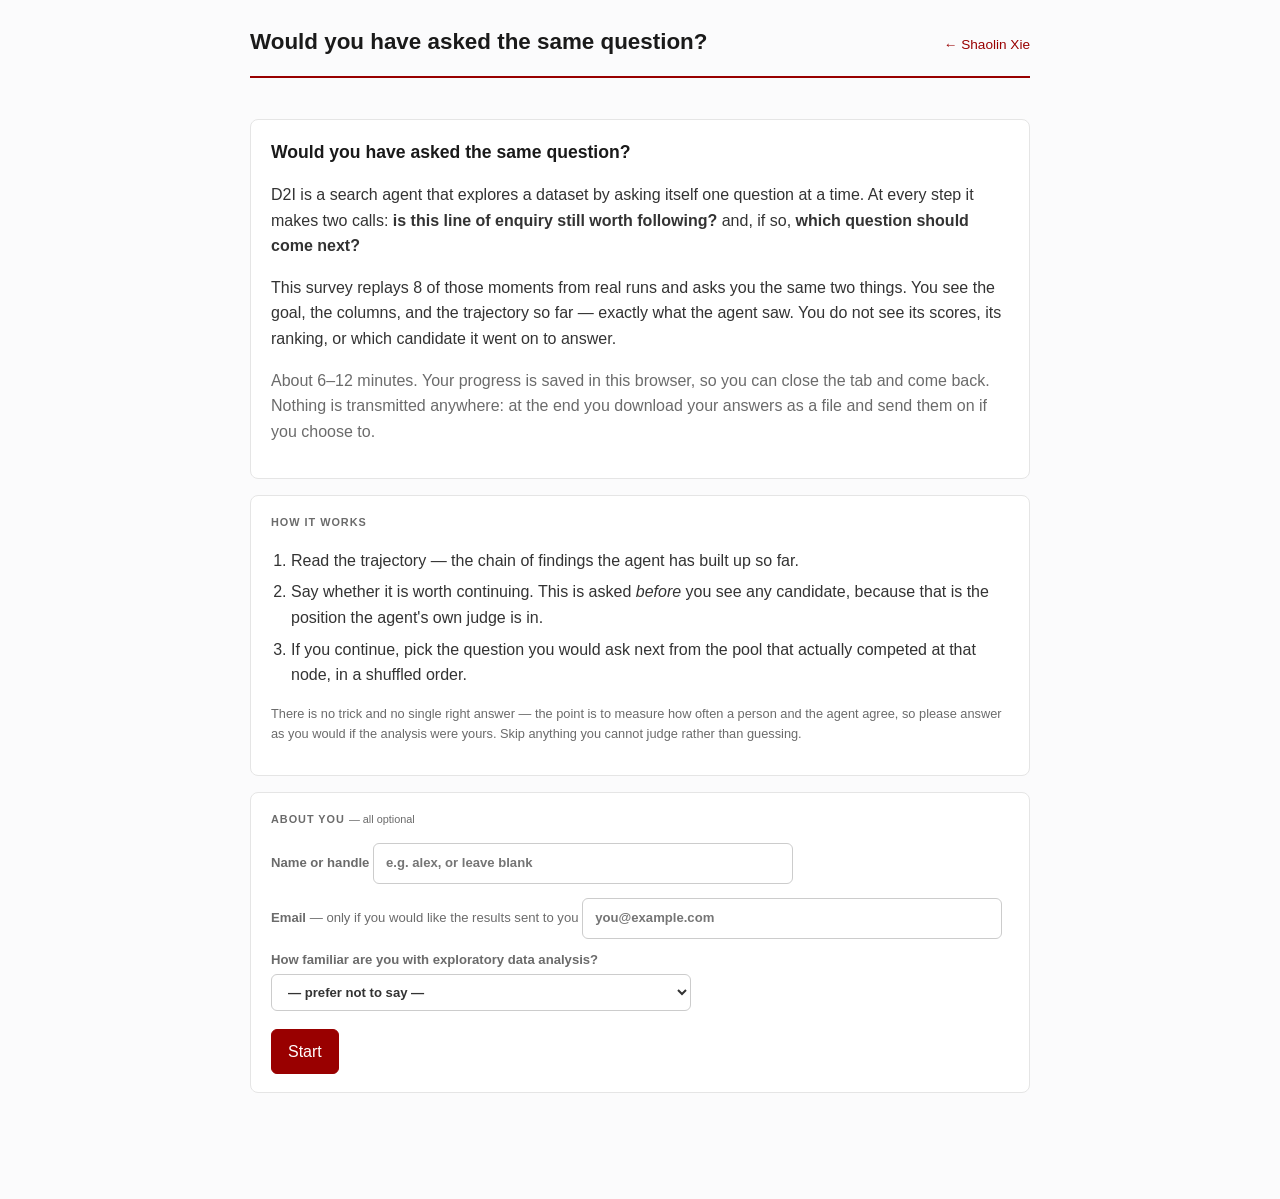
==== survey/index.html @ bd2aba43 "Add survey tools and evaluation scripts" ====
<!DOCTYPE html>
<html lang="en">
<head>
<meta charset="UTF-8">
<meta name="viewport" content="width=device-width, initial-scale=1.0">
<title>Would you have asked the same question? — D2I human evaluation</title>
<meta name="description" content="A short survey: given a data-analysis trajectory, which question would you ask next? Your answers are compared against the D2I search agent.">
<meta name="robots" content="noindex, follow">
<style>
/* The site's palette (css/style.css) — cardinal and gold, Arial — on a survey layout that
   has to hold long questions and a scoring table, so it is narrower and quieter than the
   home page. Self-contained: this page is served on its own, without the site nav. */
:root {
  --ink: #333; --head: #1a1a1a; --muted: #6b6b6b; --line: #e5e5e5; --soft: #f8f9fa;
  --card: #fff; --bg: #fbfbfc; --accent: #990000; --accent-soft: #f6ecec; --gold: #FFCC00;
  --ok: #1a7a4c; --warn: #a35a00; --radius: 8px;
}
* { box-sizing: border-box; }
body {
  margin: 0; background: var(--bg); color: var(--ink);
  font-family: Arial, Helvetica, sans-serif; line-height: 1.6;
}
.wrap { max-width: 820px; margin: 0 auto; padding: 24px 20px 90px; }
a { color: var(--accent); text-decoration: none; }
a:hover { text-decoration: underline; }
h1, h2, h3 { color: var(--head); margin-top: 0; margin-bottom: .5rem; font-weight: 600; }
h1 { font-size: 1.4rem; }
h2 { font-size: 1.1rem; }

header.top {
  display: flex; align-items: baseline; justify-content: space-between;
  gap: 12px; flex-wrap: wrap; border-bottom: 2px solid var(--accent); padding-bottom: 8px;
}
header.top .home { font-size: .85rem; }
.counter { font-size: .85rem; color: var(--muted); }
.bar { height: 5px; background: var(--line); border-radius: 99px; overflow: hidden; margin: 14px 0 22px; }
.bar > i { display: block; height: 100%; background: var(--accent); transition: width .25s ease; }

.card {
  background: var(--card); border: 1px solid var(--line); border-radius: var(--radius);
  padding: 18px 20px; margin-bottom: 16px;
}
.eyebrow {
  font-size: .68rem; font-weight: 700; letter-spacing: .09em; text-transform: uppercase;
  color: var(--muted); margin-bottom: 10px;
}
.goal { font-size: 1rem; color: var(--head); }
.cols { margin-top: 10px; display: flex; flex-wrap: wrap; gap: 6px; }
.col {
  font-size: .75rem; padding: 2px 9px; border-radius: 99px;
  background: var(--accent-soft); color: var(--accent);
}

/* the trajectory: a vertical spine, the current node highlighted */
.step { border-left: 2px solid var(--line); padding: 0 0 14px 16px; margin-left: 4px; position: relative; }
.step:last-child { padding-bottom: 0; }
.step::before {
  content: ""; position: absolute; left: -5px; top: 9px; width: 8px; height: 8px;
  border-radius: 99px; background: var(--line);
}
.step.head::before { background: var(--accent); }
.step .meta { font-size: .78rem; color: var(--muted); }
.step .q { color: var(--muted); font-style: italic; }
.step .stat {
  font-size: .75rem; color: var(--muted);
  font-family: ui-monospace, SFMono-Regular, Menlo, Consolas, monospace;
}

.ask { font-weight: 600; color: var(--head); margin-bottom: 4px; font-size: 1.02rem; }
.ask-sub { font-size: .85rem; color: var(--muted); margin-bottom: 14px; }
.row { display: flex; gap: 10px; flex-wrap: wrap; align-items: center; }

button {
  font: inherit; color: var(--ink); background: var(--card); border: 1px solid #ccc;
  border-radius: 6px; padding: 9px 16px; cursor: pointer; transition: .12s;
}
button:hover:not(:disabled) { border-color: var(--accent); color: var(--accent); }
button.primary { background: var(--accent); border-color: var(--accent); color: #fff; }
button.primary:hover:not(:disabled) { background: #7a0000; color: #fff; }
button:disabled { opacity: .45; cursor: not-allowed; }
button.ghost { color: var(--muted); border-color: transparent; }
button.ghost:hover:not(:disabled) { border-color: #ccc; }
kbd {
  font: .7rem ui-monospace, SFMono-Regular, Menlo, Consolas, monospace;
  border: 1px solid #ccc; border-bottom-width: 2px; border-radius: 4px;
  padding: 1px 5px; color: var(--muted); margin-right: 6px;
}

/* one candidate question */
.cand {
  display: flex; gap: 12px; align-items: flex-start; width: 100%; text-align: left;
  padding: 11px 14px; margin-bottom: 7px; line-height: 1.5;
}
.cand:hover:not(:disabled) { background: var(--accent-soft); }
.cand.sel { border-color: var(--accent); background: var(--accent-soft); }
.cand .n {
  flex: none; width: 23px; height: 23px; border-radius: 99px; background: var(--soft);
  border: 1px solid var(--line); font-size: .78rem; display: grid; place-items: center; margin-top: 1px;
}
.cand.sel .n { background: var(--accent); border-color: var(--accent); color: #fff; }
.cand .grow { flex: 1; }
.tag {
  font-size: .7rem; padding: 1px 7px; border-radius: 99px; background: var(--soft);
  border: 1px solid var(--line); color: var(--muted); margin-right: 8px; white-space: nowrap;
}

input[type=text], input[type=email], textarea, select {
  font: inherit; color: var(--ink); background: #fff; border: 1px solid #ccc;
  border-radius: 6px; padding: 9px 12px; margin: 4px 0 10px; width: 100%; max-width: 420px;
}
label.field { display: block; font-size: .82rem; color: var(--muted); font-weight: 600; }
.hint { font-size: .8rem; color: var(--muted); margin-top: 12px; }
.err { color: var(--accent); font-size: .85rem; margin-top: 10px; font-weight: 600; }

table { border-collapse: collapse; width: 100%; font-size: .85rem; margin-top: 10px; }
th, td { text-align: right; padding: 6px 8px; border-bottom: 1px solid var(--line); }
th { font-size: .7rem; text-transform: uppercase; letter-spacing: .05em; color: var(--muted); }
td.q, th.q { text-align: left; }
tr.picked td { background: #fffbe6; font-weight: 600; }
tr.top td { color: var(--head); }
.mono { font-family: ui-monospace, SFMono-Regular, Menlo, Consolas, monospace; }
.ok { color: var(--ok); font-weight: 600; }
.warn { color: var(--warn); font-weight: 600; }
.muted { color: var(--muted); }
.scroll { overflow-x: auto; }

.tiles { display: flex; flex-wrap: wrap; gap: 12px; margin: 14px 0 4px; }
.tile {
  flex: 1 1 150px; border: 1px solid var(--line); border-radius: var(--radius);
  padding: 12px 14px; background: var(--soft);
}
.tile .big { font-size: 1.6rem; font-weight: 700; color: var(--accent); line-height: 1.2; }
.tile .lbl { font-size: .74rem; color: var(--muted); text-transform: uppercase; letter-spacing: .05em; }

details { border-top: 1px solid var(--line); padding: 10px 0; }
details summary { cursor: pointer; font-size: .9rem; color: var(--head); }
ol.steps { padding-left: 20px; } ol.steps li { margin-bottom: 6px; }
</style>
</head>
<body>
<div class="wrap">
  <header class="top">
    <h1 id="title">D2I human evaluation</h1>
    <span class="home"><a href="../index.html">← Shaolin Xie</a></span>
  </header>
  <div class="counter" id="counter"></div>
  <div class="bar" id="barwrap" style="visibility:hidden"><i id="prog" style="width:0"></i></div>
  <div id="app"><p class="muted">Loading the survey…</p></div>
</div>

<script>
/* ------------------------------------------------------------------ helpers */
const $ = (h) => { const t = document.createElement("template"); t.innerHTML = h.trim(); return t.content.firstChild; };
const esc = (s) => String(s ?? "").replace(/[&<>"]/g, c => ({"&":"&amp;","<":"&lt;",">":"&gt;",'"':"&quot;"}[c]));
const app = document.getElementById("app");

const KEY = "d2i-survey-v1";          // one saved response per browser, bumped if the schema moves

/* ------------------------------------------------------------------ state
   `survey` is the public bundle; `truth` is fetched only once the last decision is locked in,
   so the answer key is not sitting in the tab while the questions are still being answered.
   `R` is the response under construction — mirrored into localStorage after every verdict,
   which is what makes a reload or a closed laptop non-fatal. */
let survey = null, truth = null, R = null;
let stage = "stop", sel = null, screen = "intro", lastStop = null, err = "";

const decisions = () => survey.decisions;
const judged = () => new Set(R.verdicts.map(v => v.decision));
const nextIndex = () => decisions().findIndex(d => !judged().has(d.id));

function save() { try { localStorage.setItem(KEY, JSON.stringify(R)); } catch (e) {} }

function fresh(respondent) {
  return {
    survey: {built_at: survey.meta.built_at, seed: survey.meta.seed, n_decisions: survey.meta.n_decisions},
    respondent,
    started_at: new Date().toISOString(),
    finished_at: null,
    user_agent: navigator.userAgent,
    verdicts: [],
  };
}

/* One verdict, shaped like human_trajectory_eval.make_verdict — minus `true_index`, which
   this page genuinely cannot compute: the shuffle that maps a slot back to a candidate is
   only in the private bundle. score_survey.py resolves it at scoring time. */
function record(decision, terminate, slot, choice, note) {
  R.verdicts.push({
    decision: decision.id,
    terminate: terminate === undefined ? null : terminate,
    slot: slot === undefined ? null : slot,
    choice: choice,
    note: (note || "").trim(),
    ts: new Date().toISOString(),
  });
  save();
}

/* ------------------------------------------------------------------ chrome */
function chrome() {
  const c = document.getElementById("counter"), bar = document.getElementById("barwrap");
  if (screen !== "judge" || !R) { c.textContent = ""; bar.style.visibility = "hidden"; return; }
  const done = R.verdicts.length, total = decisions().length, i = nextIndex();
  bar.style.visibility = "visible";
  c.textContent = i >= 0 ? `Decision ${i + 1} of ${total}` : `${done} of ${total} answered`;
  document.getElementById("prog").style.width = (100 * done / Math.max(1, total)) + "%";
}

/* ------------------------------------------------------------------ intro */
function renderIntro() {
  const m = survey.meta;
  const resume = R && R.verdicts.length && nextIndex() >= 0;
  app.innerHTML = "";
  app.append($(`
    <div>
      <div class="card">
        <h2>${esc(m.title)}</h2>
        <p>D2I is a search agent that explores a dataset by asking itself one question at a
        time. At every step it makes two calls: <strong>is this line of enquiry still worth
        following?</strong> and, if so, <strong>which question should come next?</strong></p>
        <p>This survey replays ${m.n_decisions} of those moments from real runs and asks you
        the same two things. You see the goal, the columns, and the trajectory so far —
        exactly what the agent saw. You do not see its scores, its ranking, or which
        candidate it went on to answer.</p>
        <p class="muted">About ${Math.max(3, Math.round(m.n_decisions * 0.75))}–${Math.round(m.n_decisions * 1.5)} minutes.
        Your progress is saved in this browser, so you can close the tab and come back.
        Nothing is transmitted anywhere: at the end you download your answers as a file and
        send them on if you choose to.</p>
      </div>

      <div class="card">
        <div class="eyebrow">How it works</div>
        <ol class="steps">
          <li>Read the trajectory — the chain of findings the agent has built up so far.</li>
          <li>Say whether it is worth continuing. This is asked <em>before</em> you see any
              candidate, because that is the position the agent's own judge is in.</li>
          <li>If you continue, pick the question you would ask next from the pool that
              actually competed at that node, in a shuffled order.</li>
        </ol>
        <p class="hint">There is no trick and no single right answer — the point is to measure
        how often a person and the agent agree, so please answer as you would if the analysis
        were yours. Skip anything you cannot judge rather than guessing.</p>
      </div>

      <div class="card">
        <div class="eyebrow">About you <span class="muted" style="text-transform:none;letter-spacing:0;font-weight:400">— all optional</span></div>
        <label class="field">Name or handle
          <input type="text" id="name" placeholder="e.g. alex, or leave blank" autocomplete="off"></label>
        <label class="field">Email <span class="muted" style="font-weight:400">— only if you would like the results sent to you</span>
          <input type="email" id="email" placeholder="you@example.com" autocomplete="off"></label>
        <label class="field">How familiar are you with exploratory data analysis?
          <select id="background">
            <option value="">— prefer not to say —</option>
            <option value="daily">I do it regularly (analyst, data scientist, researcher)</option>
            <option value="some">Some experience</option>
            <option value="little">Little or none</option>
          </select></label>
        <div class="row" style="margin-top:8px">
          <button class="primary" id="go">${resume ? "Resume" : "Start"}</button>
          ${resume ? `<span class="muted">${R.verdicts.length} of ${decisions().length} already answered</span>
                      <button class="ghost" id="restart">Start over</button>` : ""}
        </div>
        ${err ? `<div class="err">${esc(err)}</div>` : ""}
      </div>
    </div>`));

  if (R && R.respondent) {
    document.getElementById("name").value = R.respondent.name || "";
    document.getElementById("email").value = R.respondent.email || "";
    document.getElementById("background").value = R.respondent.background || "";
  }
  document.getElementById("go").onclick = () => {
    const respondent = {
      name: document.getElementById("name").value.trim(),
      email: document.getElementById("email").value.trim(),
      background: document.getElementById("background").value,
    };
    if (!R || !R.verdicts.length) R = fresh(respondent);
    else R.respondent = respondent;
    save();
    screen = "judge"; begin();
  };
  const rs = document.getElementById("restart");
  if (rs) rs.onclick = () => {
    if (!confirm("Discard your answers so far and start again?")) return;
    R = null; localStorage.removeItem(KEY); render();
  };
}

/* ------------------------------------------------------------------ judging */
function begin() {
  const d = decisions()[nextIndex()];
  stage = d && d.ask_stop ? "stop" : "pick";
  sel = null; lastStop = null;
  render();
}

function trajectory(d) {
  const steps = d.path.map((s, i) => `
    <div class="step ${i === d.path.length - 1 ? "head" : ""}">
      <div class="meta">step ${i} &nbsp;·&nbsp; depth ${s.depth} &nbsp;·&nbsp; ${esc(s.action)}</div>
      ${s.question ? `<div class="q">${esc(s.question)}</div>` : ""}
      ${s.label ? `<div>${esc(s.label)}</div>` : ""}
      <div class="stat">${esc(s.statistic)}</div>
    </div>`).join("");
  return `
    <div class="card">
      <div class="eyebrow">The analyst's goal</div>
      <div class="goal">${esc(d.goal)}</div>
      <div class="cols">${d.columns.map(c => `<span class="col">${esc(c)}</span>`).join("")}</div>
    </div>
    <div class="card">
      <div class="eyebrow">Trajectory so far &nbsp;·&nbsp; depth ${d.depth} → ${d.child_depth}</div>
      ${steps}
    </div>`;
}

function renderDecision(d) {
  let body = trajectory(d);
  if (stage === "stop") {
    body += `
      <div class="card">
        <div class="ask">Is this line of enquiry worth continuing?</div>
        <div class="ask-sub">Judge it on the trajectory alone — the candidate questions come next.</div>
        <div class="row">
          <button class="primary" data-act="continue"><kbd>C</kbd>Keep exploring</button>
          <button data-act="terminate"><kbd>T</kbd>It is spent — stop here</button>
          <button class="ghost" data-act="skip"><kbd>S</kbd>Skip</button>
          ${R.verdicts.length ? `<button class="ghost" data-act="undo"><kbd>U</kbd>Back</button>` : ""}
        </div>
      </div>`;
  } else {
    body += `
      <div class="card">
        <div class="ask">Which question should be asked next?</div>
        <div class="ask-sub">These are the ${d.candidates.length} candidates that competed at this
          node, in a random order.</div>
        ${d.candidates.map(c => `
          <button class="cand" data-slot="${c.slot}">
            <span class="n">${c.slot}</span>
            <span class="grow"><span class="tag">${esc(c.action)}</span>${esc(c.question)}</span>
          </button>`).join("")}
        <label class="field" style="margin-top:12px">Why? <span class="muted" style="font-weight:400">— optional, one line</span>
          <input type="text" id="note" placeholder="e.g. the only one that touches the second half of the goal"></label>
        <div class="row">
          <button class="primary" id="submit" disabled>Submit</button>
          <button class="ghost" data-act="skip"><kbd>S</kbd>Skip — I cannot judge this</button>
          <button class="ghost" data-act="back"><kbd>U</kbd>Back</button>
        </div>
        <div class="hint">Press <kbd>1</kbd>–<kbd>${d.candidates.length}</kbd> to select, <kbd>↵</kbd> to submit.</div>
      </div>`;
  }
  app.innerHTML = ""; app.append($(`<div>${body}</div>`));
  app.querySelectorAll("[data-act]").forEach(b => b.onclick = () => act(b.dataset.act, d));
  app.querySelectorAll(".cand").forEach(b => b.onclick = () => {
    sel = Number(b.dataset.slot);
    app.querySelectorAll(".cand").forEach(x => x.classList.toggle("sel", Number(x.dataset.slot) === sel));
    document.getElementById("submit").disabled = false;
  });
  const s = document.getElementById("submit");
  if (s) s.onclick = () => {
    if (sel === null) return;
    record(d, lastStop, sel, String(sel), noteValue());
    begin();
  };
  window.scrollTo({top: 0, behavior: "instant"});
}

const noteValue = () => { const n = document.getElementById("note"); return n ? n.value : ""; };

/* The two stages produce ONE verdict, as in the CLI, so "back" from the candidate screen
   rewinds to the stop question without anything having been written. */
function act(what, d) {
  if (what === "undo") {
    if (!R.verdicts.length) return;
    R.verdicts.pop(); save();
    screen = "judge"; return begin();
  }
  if (what === "back") {
    if (d.ask_stop) { stage = "stop"; sel = null; return render(); }
    return act("undo", d);
  }
  if (what === "skip") { record(d, stage === "pick" ? lastStop : null, null, "s", noteValue()); return begin(); }
  if (what === "continue") {
    lastStop = false;
    // An early-stopped node carries no candidates by construction: "continue" is the whole
    // answer there, so the decision ends rather than showing an empty pool.
    if (!d.candidates.length) { record(d, false, null, "c", ""); return begin(); }
    stage = "pick"; sel = null; return render();
  }
  if (what === "terminate") { record(d, true, null, "t", ""); return begin(); }
}

/* ------------------------------------------------------------------ the close */

/* Scored here, in the browser, only after the last decision is locked in — `truth.json` is
   requested for the first time at this point. With --no-reveal it does not exist, the fetch
   fails, and the page falls back to a plain thank-you. */
async function loadTruth() {
  if (truth !== null || !survey.meta.reveal) return;
  try {
    const r = await fetch("data/truth.json", {cache: "no-store"});
    truth = r.ok ? await r.json() : false;
  } catch (e) { truth = false; }
}

function tally() {
  let picks = 0, top1 = 0, rankSum = 0, actionHit = 0;
  let stops = 0, stopAgree = 0, skipped = 0;
  const rows = [];
  for (const v of R.verdicts) {
    const t = truth && truth[v.decision];
    const d = decisions().find(x => x.id === v.decision);
    if (v.slot === null && v.terminate !== true) skipped++;
    if (t && v.terminate !== null && t.model_terminate !== null) {
      stops++; if (t.model_terminate === v.terminate) stopAgree++;
    }
    if (t && v.slot !== null) {
      const mine = t.rows.find(r => r.slot === v.slot);
      const top = t.rows.find(r => r.rank === 1);
      if (mine) {
        picks++; rankSum += mine.rank;
        if (mine.rank === 1) top1++;
        if (top && mine.action === top.action) actionHit++;
        rows.push({d, v, t, mine, top});
      }
    } else if (t) {
      rows.push({d, v, t, mine: null, top: null});
    }
  }
  return {picks, top1, rankSum, actionHit, stops, stopAgree, skipped, rows};
}

function download() {
  R.finished_at = R.finished_at || new Date().toISOString();
  save();
  const name = (R.respondent.name || "anonymous").replace(/[^A-Za-z0-9._-]+/g, "-");
  const blob = new Blob([JSON.stringify(R, null, 2) + "\n"], {type: "application/json"});
  const a = document.createElement("a");
  a.href = URL.createObjectURL(blob);
  a.download = `d2i-survey_${name}_${(R.started_at || "").slice(0, 10)}.json`;
  document.body.append(a); a.click(); a.remove();
  setTimeout(() => URL.revokeObjectURL(a.href), 1000);
}

function reviewRow(x) {
  if (!x.mine) {
    const said = x.v.terminate === true ? "stop here"
               : x.v.terminate === false ? "keep exploring" : "skipped";
    const model = x.t.model_terminate === null ? null
                : x.t.model_terminate ? "stopped here" : "kept exploring";
    return `<details>
      <summary><span class="mono">${esc(x.d.id)}</span> — you said <strong>${said}</strong>${
        model ? `, D2I <strong class="${(x.t.model_terminate === x.v.terminate) ? "ok" : "warn"}">${model}</strong>` : ""}</summary>
      <p class="hint">${esc(x.d.goal)}</p>
      ${x.t.terminate_reason ? `<p class="hint">D2I's judge: ${esc(x.t.terminate_reason)}</p>` : ""}
    </details>`;
  }
  const body = x.t.rows.slice().sort((a, b) => a.rank - b.rank).map(r => `
    <tr class="${r.slot === x.v.slot ? "picked" : ""} ${r.rank === 1 ? "top" : ""}">
      <td>${r.rank}</td>
      <td>${r.answered ? "✓" : ""}${r.slot === x.v.slot ? " ←" : ""}</td>
      <td class="mono">${r.score.toFixed(4)}</td>
      ${r.terms.map(t => `<td class="mono">${t === null ? "—" : t.toFixed(2)}</td>`).join("")}
      <td class="q"><span class="tag">${esc(r.action)}</span>${esc(r.question)}</td>
    </tr>`).join("");
  const w = x.t.lambdas;
  return `<details>
    <summary><span class="mono">${esc(x.d.id)}</span> — your pick ranked
      <strong class="${x.mine.rank === 1 ? "ok" : ""}">${x.mine.rank}</strong> of ${x.t.n}</summary>
    <p class="hint">${esc(x.d.goal)}</p>
    <div class="scroll"><table>
      <thead><tr><th>#</th><th></th><th>score</th>
        ${x.t.terms.map(t => `<th>${t}</th>`).join("")}<th class="q">question</th></tr></thead>
      <tbody>${body}</tbody></table></div>
    ${w ? `<div class="hint mono">score = ${x.t.terms.map(t => `${w[t]}·${t}`).join(" + ")}
           &nbsp;·&nbsp; ✓ = D2I answered it</div>` : ""}
  </details>`;
}

async function renderDone() {
  await loadTruth();
  const total = decisions().length;
  const t = truth ? tally() : null;
  const scored = t && t.picks;

  const tiles = !scored ? "" : `
    <div class="tiles">
      <div class="tile"><div class="big">${Math.round(100 * t.top1 / t.picks)}%</div>
        <div class="lbl">you picked D2I's top choice</div></div>
      <div class="tile"><div class="big">${(t.rankSum / t.picks).toFixed(1)}</div>
        <div class="lbl">mean rank of your pick</div></div>
      <div class="tile"><div class="big">${Math.round(100 * t.actionHit / t.picks)}%</div>
        <div class="lbl">same action type</div></div>
      ${t.stops ? `<div class="tile"><div class="big">${Math.round(100 * t.stopAgree / t.stops)}%</div>
        <div class="lbl">stop/continue agreement</div></div>` : ""}
    </div>
    <p class="hint">Across ${t.picks} pick${t.picks === 1 ? "" : "s"}${t.stops ? ` and ${t.stops} stop/continue call${t.stops === 1 ? "" : "s"}` : ""}.
      Picking at random from these pools would land on the top choice about
      ${Math.round(100 / (t.rows.filter(r => r.mine).reduce((a, r) => a + r.t.n, 0) / t.picks))}% of the time,
      so that is the floor to beat — not 0%.</p>`;

  app.innerHTML = "";
  app.append($(`
    <div>
      <div class="card">
        <h2>Done — thank you.</h2>
        <p>You answered all ${total} decisions${t && t.skipped ? ` (${t.skipped} skipped)` : ""}.</p>
        ${tiles}
        ${!survey.meta.reveal ? `<p class="hint">Scores are withheld in this build, so that
          respondents cannot be influenced by them. The results will be reported in aggregate.</p>` : ""}
      </div>

      <div class="card">
        <div class="eyebrow">Send your answers</div>
        <p>Nothing has left your browser. Download the file and email it to
        <a href="mailto:shaolinx@usc.edu?subject=D2I%20survey%20response">shaolinx@usc.edu</a>,
        or attach it wherever you were asked to.</p>
        <div class="row">
          <button class="primary" id="dl">Download my answers (.json)</button>
          <button class="ghost" id="again">Take it again</button>
        </div>
        <p class="hint">The file holds your answers, the slot numbers you chose and your notes —
        no page contents and nothing about your machine beyond the browser string.</p>
      </div>

      ${scored ? `<div class="card">
        <div class="eyebrow">Decision by decision</div>
        <p class="hint">Now that every answer is locked in, here is what D2I did at each node.</p>
        ${t.rows.map(reviewRow).join("")}
      </div>` : ""}
    </div>`));

  document.getElementById("dl").onclick = download;
  document.getElementById("again").onclick = () => {
    if (!confirm("Clear your answers and start the survey again?")) return;
    R = null; localStorage.removeItem(KEY); screen = "intro"; render();
  };
  window.scrollTo({top: 0, behavior: "instant"});
}

/* ------------------------------------------------------------------ router */
function render() {
  chrome();
  if (screen === "intro" || !R) return renderIntro();
  const i = nextIndex();
  if (i < 0) { screen = "done"; chrome(); return renderDone(); }
  renderDecision(decisions()[i]);
}

document.addEventListener("keydown", (e) => {
  if (screen !== "judge" || !R) return;
  if (e.target.tagName === "INPUT" || e.target.tagName === "SELECT") {
    if (e.key === "Enter") document.getElementById("submit")?.click();
    return;
  }
  const k = e.key.toLowerCase();
  if (stage === "stop") {
    if (k === "c") app.querySelector('[data-act="continue"]')?.click();
    else if (k === "t") app.querySelector('[data-act="terminate"]')?.click();
    else if (k === "s") app.querySelector('[data-act="skip"]')?.click();
    else if (k === "u") app.querySelector('[data-act="undo"]')?.click();
    return;
  }
  if (/^[1-9]$/.test(k)) app.querySelector(`.cand[data-slot="${k}"]`)?.click();
  else if (k === "enter") document.getElementById("submit")?.click();
  else if (k === "s") app.querySelector('[data-act="skip"]')?.click();
  else if (k === "u") app.querySelector('[data-act="back"]')?.click();
});

(async () => {
  try {
    const r = await fetch("data/survey.json", {cache: "no-store"});
    if (!r.ok) throw new Error(`survey.json — HTTP ${r.status}`);
    survey = await r.json();
  } catch (e) {
    app.innerHTML = `<div class="card"><h2>The survey could not be loaded.</h2>
      <p class="muted">${esc(e.message)}</p>
      <p class="hint">If you are opening this file directly from disk, the browser blocks the
      fetch. Serve the folder instead — <span class="mono">python3 -m http.server</span> from
      the site root, then open <span class="mono">/survey/</span>.</p></div>`;
    return;
  }
  document.getElementById("title").textContent = survey.meta.title;
  document.title = survey.meta.title + " — D2I human evaluation";

  try {
    const saved = JSON.parse(localStorage.getItem(KEY) || "null");
    // A rebuilt survey invalidates saved answers: the ids and the shuffle have moved.
    if (saved && saved.survey && saved.survey.built_at === survey.meta.built_at) R = saved;
  } catch (e) {}

  // A finished response reopens on its own summary rather than back at the intro.
  if (R && nextIndex() < 0 && R.verdicts.length) screen = "done";
  render();
})();
</script>
</body>
</html>
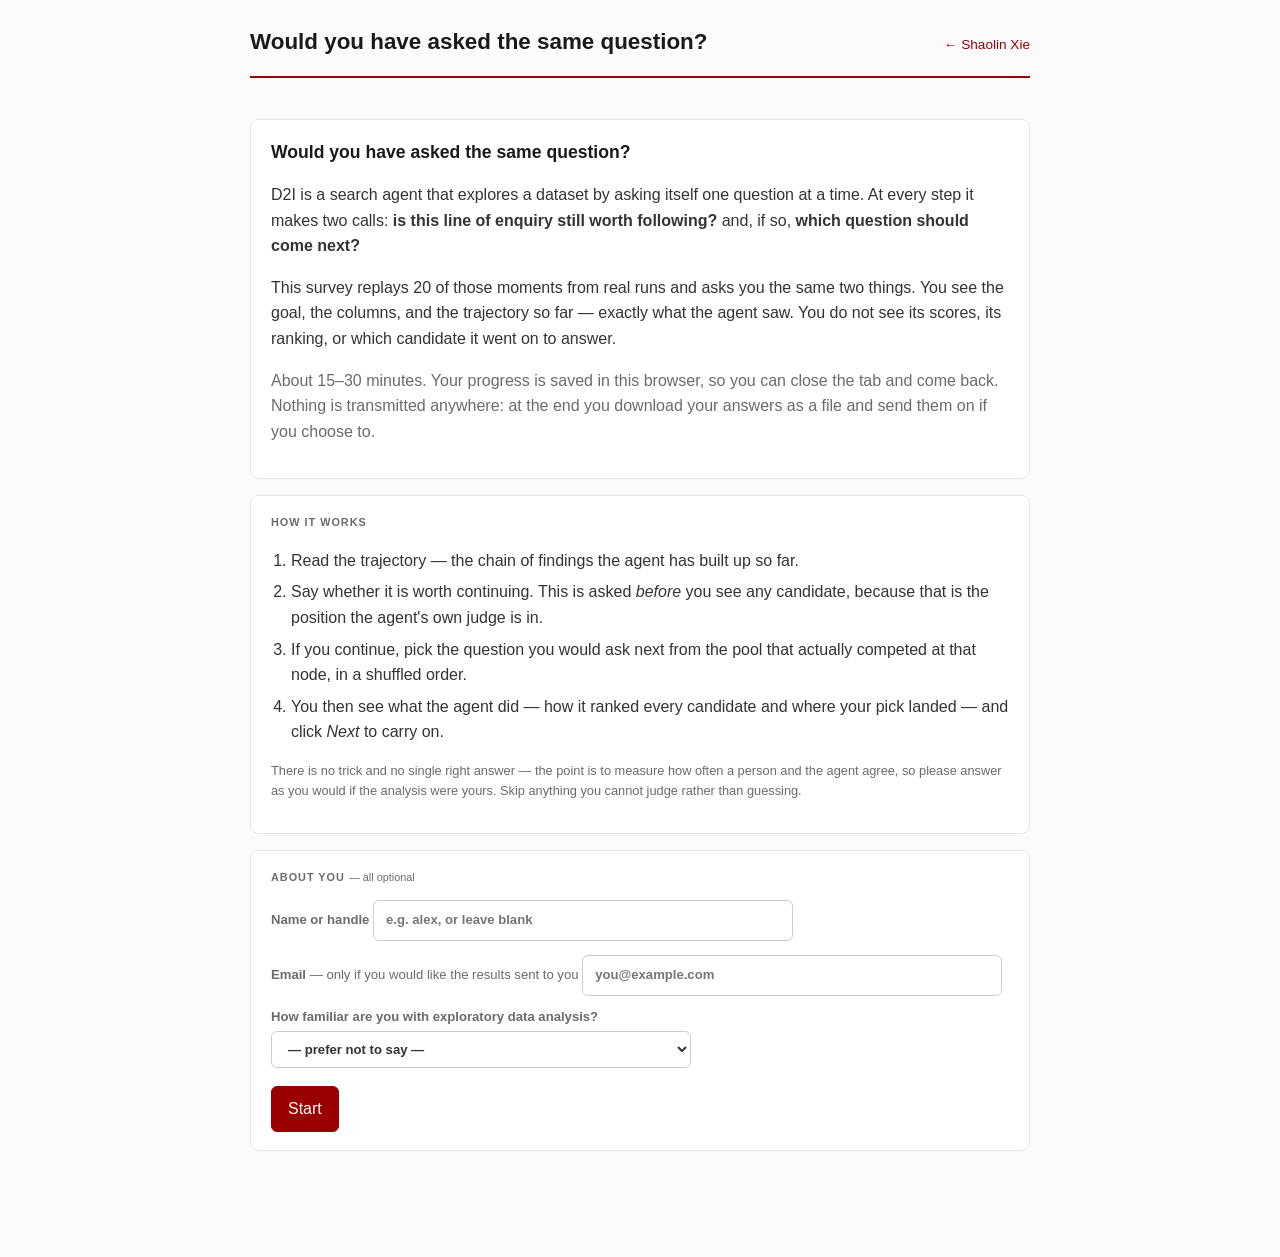
==== commit d49fec5f: "updated score showing" ====
--- a/survey/index.html
+++ b/survey/index.html
@@ -141,7 +141,7 @@
 <div class="wrap">
   <header class="top">
     <h1 id="title">D2I human evaluation</h1>
-    <span class="home"><a href="../index.html">← Shaolin Xie</a></span>
+    <span class="home" id="nav"></span>          <!-- filled by navLink(), which depends on the screen -->
   </header>
   <div class="counter" id="counter"></div>
   <div class="bar" id="barwrap" style="visibility:hidden"><i id="prog" style="width:0"></i></div>
@@ -155,6 +155,13 @@
 const app = document.getElementById("app");
 
 const KEY = "d2i-survey-v1";          // one saved response per browser, bumped if the schema moves
+
+/* Where Submit posts: the /exec URL of the Apps Script in survey/apps_script/, which appends
+   to a Google Sheet and mails the response on. Left empty the button does not appear at all
+   and the closing screen offers only the download — so the page is correct both before the
+   script is deployed and after, and a half-configured endpoint can never silently eat a
+   response. */
+const ENDPOINT = "";
 
 /* ------------------------------------------------------------------ state
    `survey` is the public bundle; `truth` is fetched only once the last decision is locked in,
@@ -163,6 +170,8 @@
    which is what makes a reload or a closed laptop non-fatal. */
 let survey = null, truth = null, R = null;
 let stage = "stop", sel = null, screen = "intro", lastStop = null, err = "";
+/* Set while the model's answer to the decision just judged is on screen; cleared by Next. */
+let revealed = null;
 
 const decisions = () => survey.decisions;
 const judged = () => new Set(R.verdicts.map(v => v.decision));
@@ -170,12 +179,22 @@
 
 function save() { try { localStorage.setItem(KEY, JSON.stringify(R)); } catch (e) {} }
 
+/* A submission id, minted once per response. The submit path can legitimately send the same
+   response twice — see submit() — so the receiving script needs something stable to
+   recognise the second copy by. */
+function uuid() {
+  if (window.crypto && crypto.randomUUID) return crypto.randomUUID();
+  return "r-" + Date.now().toString(36) + "-" + Math.random().toString(36).slice(2, 10);
+}
+
 function fresh(respondent) {
   return {
+    id: uuid(),
     survey: {built_at: survey.meta.built_at, seed: survey.meta.seed, n_decisions: survey.meta.n_decisions},
     respondent,
     started_at: new Date().toISOString(),
     finished_at: null,
+    submitted_at: null,
     user_agent: navigator.userAgent,
     verdicts: [],
   };
@@ -185,24 +204,63 @@
    this page genuinely cannot compute: the shuffle that maps a slot back to a candidate is
    only in the private bundle. score_survey.py resolves it at scoring time. */
 function record(decision, terminate, slot, choice, note) {
-  R.verdicts.push({
+  const v = {
     decision: decision.id,
     terminate: terminate === undefined ? null : terminate,
     slot: slot === undefined ? null : slot,
     choice: choice,
     note: (note || "").trim(),
     ts: new Date().toISOString(),
-  });
+  };
+  R.verdicts.push(v);
   save();
+  return v;
+}
+
+/* Answer one decision and move on: to the model's verdict on it if this build reveals as it
+   goes, otherwise straight to the next question. Every path that records a verdict goes
+   through here, so the two modes cannot diverge. */
+function advance(decision, verdict) {
+  if (!survey.meta.feedback) return begin();
+  // Feedback is on, so a reveal is always shown — even when the key is missing, where the
+  // screen says so. Skipping silently is indistinguishable from a broken Submit button.
+  revealed = {d: decision, v: verdict, missing: !(truth && truth[decision.id])};
+  return render();
 }
 
 /* ------------------------------------------------------------------ chrome */
+
+/* The header link. The opening screen is the survey's front page, so from anywhere else the
+   link goes back to it — never discarding an answer, since everything is already saved and
+   that screen offers Resume. On the opening screen itself there is nothing to go back to,
+   so it becomes the way out to the rest of the site. */
+function navLink() {
+  const nav = document.getElementById("nav");
+  if (!nav) return;
+  if (screen === "intro" || !R) {
+    nav.innerHTML = `<a href="../index.html">← Shaolin Xie</a>`;
+    return;
+  }
+  nav.innerHTML = `<a href="#" id="back">← Back to the start</a>`;
+  document.getElementById("back").onclick = (e) => {
+    e.preventDefault();
+    screen = "intro";
+    render();
+  };
+}
+
 function chrome() {
+  navLink();
   const c = document.getElementById("counter"), bar = document.getElementById("barwrap");
   if (screen !== "judge" || !R) { c.textContent = ""; bar.style.visibility = "hidden"; return; }
   const done = R.verdicts.length, total = decisions().length, i = nextIndex();
   bar.style.visibility = "visible";
-  c.textContent = i >= 0 ? `Decision ${i + 1} of ${total}` : `${done} of ${total} answered`;
+  // While a reveal is up, `nextIndex` already points past it — the header should still name
+  // the decision on screen, which is the one just answered.
+  const shown = revealed ? decisions().findIndex(x => x.id === revealed.d.id) : i;
+  c.textContent = revealed ? `Decision ${shown + 1} of ${total} — answered`
+                : i >= 0 ? `Decision ${i + 1} of ${total}`
+                : `${done} of ${total} answered`;
   document.getElementById("prog").style.width = (100 * done / Math.max(1, total)) + "%";
 }
 
@@ -236,6 +294,8 @@
               candidate, because that is the position the agent's own judge is in.</li>
           <li>If you continue, pick the question you would ask next from the pool that
               actually competed at that node, in a shuffled order.</li>
+          ${survey.meta.feedback ? `<li>You then see what the agent did — how it ranked every
+              candidate and where your pick landed — and click <em>Next</em> to carry on.</li>` : ""}
         </ol>
         <p class="hint">There is no trick and no single right answer — the point is to measure
         how often a person and the agent agree, so please answer as you would if the analysis
@@ -360,8 +420,7 @@
   const s = document.getElementById("submit");
   if (s) s.onclick = () => {
     if (sel === null) return;
-    record(d, lastStop, sel, String(sel), noteValue());
-    begin();
+    advance(d, record(d, lastStop, sel, String(sel), noteValue()));
   };
   window.scrollTo({top: 0, behavior: "instant"});
 }
@@ -380,15 +439,15 @@
     if (d.ask_stop) { stage = "stop"; sel = null; return render(); }
     return act("undo", d);
   }
-  if (what === "skip") { record(d, stage === "pick" ? lastStop : null, null, "s", noteValue()); return begin(); }
+  if (what === "skip") return advance(d, record(d, stage === "pick" ? lastStop : null, null, "s", noteValue()));
   if (what === "continue") {
     lastStop = false;
     // An early-stopped node carries no candidates by construction: "continue" is the whole
     // answer there, so the decision ends rather than showing an empty pool.
-    if (!d.candidates.length) { record(d, false, null, "c", ""); return begin(); }
+    if (!d.candidates.length) return advance(d, record(d, false, null, "c", ""));
     stage = "pick"; sel = null; return render();
   }
-  if (what === "terminate") { record(d, true, null, "t", ""); return begin(); }
+  if (what === "terminate") return advance(d, record(d, true, null, "t", ""));
 }
 
 /* ------------------------------------------------------------------ the close */
@@ -431,6 +490,38 @@
   return {picks, top1, rankSum, actionHit, stops, stopAgree, skipped, rows};
 }
 
+/* Send the response to the Apps Script endpoint.
+   `{ok, confirmed, error}` — `confirmed` false means it was sent but the browser would not
+   let us read the reply, so we cannot prove it landed.
+
+   Two details make this work against Apps Script specifically. The content type is
+   text/plain, which keeps the POST a CORS "simple request": application/json would trigger
+   an OPTIONS preflight, and an Apps Script web app has no way to answer one. And the whole
+   thing is wrapped in a fallback to mode:"no-cors", because Apps Script serves the reply
+   from a redirect whose CORS headers are not guaranteed — when the read is blocked the POST
+   itself has still arrived, so retrying opaquely is right and reporting failure would be
+   wrong. That retry is why every response carries an `id` the script dedupes on. */
+async function submit() {
+  R.finished_at = R.finished_at || new Date().toISOString();
+  save();
+  const body = JSON.stringify(R);
+  const headers = {"Content-Type": "text/plain;charset=utf-8"};
+  try {
+    const r = await fetch(ENDPOINT, {method: "POST", headers, body, redirect: "follow"});
+    if (!r.ok) return {ok: false, error: `the server answered ${r.status}`};
+    const j = await r.json().catch(() => null);
+    if (j && j.ok === false) return {ok: false, error: j.error || "rejected"};
+    return {ok: true, confirmed: true};
+  } catch (e) {
+    try {
+      await fetch(ENDPOINT, {method: "POST", mode: "no-cors", headers, body});
+      return {ok: true, confirmed: false};
+    } catch (e2) {
+      return {ok: false, error: e2.message || "could not reach the server"};
+    }
+  }
+}
+
 function download() {
   R.finished_at = R.finished_at || new Date().toISOString();
   save();
@@ -478,6 +569,107 @@
   </details>`;
 }
 
+/* What the model did at the decision just judged — the port of human_trajectory_eval.reveal.
+
+   Both halves land together, after the candidate pick rather than between the two prompts:
+   knowing the model continued here would imply it answered one of the candidates, which
+   would tilt the pick that follows. */
+function renderReveal() {
+  const {d, v} = revealed;
+
+  // The answer key could not be read, but the answer is already saved. Say what happened
+  // instead of showing a blank card or skipping straight past it.
+  if (revealed.missing) {
+    app.innerHTML = "";
+    app.append($(`
+      <div><div class="card">
+        <div class="eyebrow">Answer recorded</div>
+        <p>Your answer to decision ${decisions().findIndex(x => x.id === d.id) + 1} is saved, but
+        this page could not load <span class="mono">data/truth.json</span>, so it cannot show
+        you what the model did here.</p>
+        <p class="hint">If you are running the survey locally, rebuild it with
+        <span class="mono">python3 survey/build_survey.py</span> and reload. The survey itself
+        is unaffected — every answer is still being recorded.</p>
+        <div class="row" style="margin-top:16px">
+          <button class="primary" data-act="next"><kbd>↵</kbd>${
+            nextIndex() < 0 ? "See my results" : "Next decision"}</button>
+          <button class="ghost" data-act="undo"><kbd>U</kbd>Change my answer</button>
+        </div>
+      </div></div>`));
+    wireReveal();
+    return;
+  }
+
+  const t = truth[d.id];
+  let head = "";
+
+  if (t.model_terminate !== null && v.terminate !== null) {
+    const agree = t.model_terminate === v.terminate;
+    head += `<p><strong class="${agree ? "ok" : "warn"}">${agree ? "✓ You agreed" : "✗ You disagreed"}</strong>
+      — the model ${t.model_terminate ? "stopped this line here" : "kept exploring this line"}.</p>`;
+    if (t.model_terminate && t.terminate_reason) {
+      head += `<p class="hint">Its judge said: ${esc(t.terminate_reason)}</p>`;
+    }
+  }
+
+  const mine = v.slot === null ? null : t.rows.find(r => r.slot === v.slot);
+  if (mine) {
+    const top = t.rows.find(r => r.rank === 1);
+    head += `<p>Your pick ranked <strong class="${mine.rank === 1 ? "ok" : ""}">${mine.rank}</strong>
+      of ${t.n}${mine.rank === 1 ? " — the model's own top choice." :
+      `, ${(top.score - mine.score).toFixed(4)} below its top choice.`}</p>`;
+  } else if (v.slot === null && v.terminate !== true) {
+    head += `<p class="muted">You skipped this one — here is what the model did anyway.</p>`;
+  }
+
+  const rows = t.rows.slice().sort((a, b) => a.rank - b.rank).map(r => `
+    <tr class="${r.slot === v.slot ? "picked" : ""} ${r.rank === 1 ? "top" : ""}">
+      <td>${r.rank}</td>
+      <td>${r.answered ? "✓" : ""}${r.slot === v.slot ? " ←" : ""}</td>
+      <td class="mono">${r.score.toFixed(4)}</td>
+      ${r.terms.map(x => `<td class="mono">${x === null ? "—" : x.toFixed(2)}</td>`).join("")}
+      <td class="q"><span class="tag">${esc(r.action)}</span>${esc(r.question)}</td>
+    </tr>`).join("");
+  const w = t.lambdas;
+
+  app.innerHTML = "";
+  app.append($(`
+    <div>
+      <div class="card">
+        <div class="eyebrow">What the model did</div>
+        ${head}
+        ${t.rows.length ? `
+          <div class="scroll"><table>
+            <thead><tr><th>#</th><th></th><th>score</th>
+              ${t.terms.map(x => `<th>${x}</th>`).join("")}<th class="q">question</th></tr></thead>
+            <tbody>${rows}</tbody></table></div>
+          <div class="hint">✓ = the model went on to answer it${v.slot === null ? "" : ", ← = your pick"}${
+            w ? `<br><span class="mono">score = ${t.terms.map(x => `${w[x]}·${x}`).join(" + ")}</span>` : ""}</div>`
+          : `<p class="hint">There is no ranking to show here: the search stopped at this node,
+             so it never proposed any follow-up question to score. The stop/continue call above
+             is the whole of this decision.</p>`}
+        <div class="row" style="margin-top:16px">
+          <button class="primary" data-act="next"><kbd>↵</kbd>${
+            nextIndex() < 0 ? "See my results" : "Next decision"}</button>
+          <button class="ghost" data-act="undo"><kbd>U</kbd>Change my answer</button>
+        </div>
+      </div>
+    </div>`));
+
+  wireReveal();
+}
+
+/* Next and Change-my-answer, shared by both shapes of the reveal. */
+function wireReveal() {
+  app.querySelectorAll("[data-act]").forEach(b => b.onclick = () => {
+    const was = revealed;
+    revealed = null;
+    if (b.dataset.act === "undo") return act("undo", was.d);
+    begin();
+  });
+  window.scrollTo({top: 0, behavior: "instant"});
+}
+
 async function renderDone() {
   await loadTruth();
   const total = decisions().length;
@@ -511,18 +703,7 @@
           respondents cannot be influenced by them. The results will be reported in aggregate.</p>` : ""}
       </div>
 
-      <div class="card">
-        <div class="eyebrow">Send your answers</div>
-        <p>Nothing has left your browser. Download the file and email it to
-        <a href="mailto:shaolinx@usc.edu?subject=D2I%20survey%20response">shaolinx@usc.edu</a>,
-        or attach it wherever you were asked to.</p>
-        <div class="row">
-          <button class="primary" id="dl">Download my answers (.json)</button>
-          <button class="ghost" id="again">Take it again</button>
-        </div>
-        <p class="hint">The file holds your answers, the slot numbers you chose and your notes —
-        no page contents and nothing about your machine beyond the browser string.</p>
-      </div>
+      <div class="card" id="send"></div>          <!-- filled by wireSend, which owns its states -->
 
       ${scored ? `<div class="card">
         <div class="eyebrow">Decision by decision</div>
@@ -531,18 +712,84 @@
       </div>` : ""}
     </div>`));
 
+  wireSend();
+  window.scrollTo({top: 0, behavior: "instant"});
+}
+
+/* The closing card has three shapes: already sent, ready to send, or — with no ENDPOINT
+   configured — download only. Rendered on its own so submitting can redraw just this card
+   and leave the score tiles and the review list untouched. */
+function sendCard(state) {
+  const dl = `<button class="${ENDPOINT && !R.submitted_at ? "ghost" : "primary"}" id="dl">Download a copy (.json)</button>`;
+  const again = `<button class="ghost" id="again">Take it again</button>`;
+
+  if (R.submitted_at) {
+    return `
+      <div class="eyebrow">Sent</div>
+      <p><strong class="ok">✓ Your answers have been submitted.</strong>${
+        state === "unconfirmed"
+          ? " Your browser would not let this page read the reply, so if you would like to be\
+              certain it arrived, download a copy and send it on as well."
+          : " Thank you — nothing else is needed."}</p>
+      <div class="row">${dl}${again}</div>`;
+  }
+
+  if (!ENDPOINT) {
+    return `
+      <div class="eyebrow">Send your answers</div>
+      <p>Nothing has left your browser. Download the file and email it to
+      <a href="mailto:shaolinx@usc.edu?subject=D2I%20survey%20response">shaolinx@usc.edu</a>,
+      or attach it wherever you were asked to.</p>
+      <div class="row">${dl}${again}</div>
+      <p class="hint">The file holds your answers, the slot numbers you chose and your notes —
+      no page contents and nothing about your machine beyond the browser string.</p>`;
+  }
+
+  return `
+    <div class="eyebrow">Send your answers</div>
+    <p>Nothing has left your browser yet. Submitting sends the answers you gave, your notes,
+    and whatever you typed in the "about you" fields — no page contents and nothing about
+    your machine beyond the browser string.</p>
+    ${state && state.startsWith("error:")
+      ? `<div class="err">Submitting failed — ${esc(state.slice(6))}.<br>
+         Please download a copy and email it to
+         <a href="mailto:shaolinx@usc.edu?subject=D2I%20survey%20response">shaolinx@usc.edu</a>,
+         or try again.</div>` : ""}
+    <div class="row" style="margin-top:12px">
+      <button class="primary" id="send-btn"${state === "sending" ? " disabled" : ""}>${
+        state === "sending" ? "Sending…" : state && state.startsWith("error:") ? "Try again" : "Submit my answers"}</button>
+      ${dl}${again}
+    </div>`;
+}
+
+function wireSend(state) {
+  const card = document.getElementById("send");
+  if (!card) return;
+  card.innerHTML = sendCard(state);
+
+  const b = document.getElementById("send-btn");
+  if (b) b.onclick = async () => {
+    wireSend("sending");
+    const res = await submit();
+    if (!res.ok) return wireSend("error:" + res.error);
+    R.submitted_at = new Date().toISOString();
+    save();
+    wireSend(res.confirmed ? "confirmed" : "unconfirmed");
+  };
   document.getElementById("dl").onclick = download;
   document.getElementById("again").onclick = () => {
     if (!confirm("Clear your answers and start the survey again?")) return;
     R = null; localStorage.removeItem(KEY); screen = "intro"; render();
   };
-  window.scrollTo({top: 0, behavior: "instant"});
 }
 
 /* ------------------------------------------------------------------ router */
 function render() {
   chrome();
   if (screen === "intro" || !R) return renderIntro();
+  // The reveal outranks the "everything is answered" check: after the last decision it is
+  // still on screen, and only Next leads on to the results.
+  if (revealed) return renderReveal();
   const i = nextIndex();
   if (i < 0) { screen = "done"; chrome(); return renderDone(); }
   renderDecision(decisions()[i]);
@@ -555,6 +802,11 @@
     return;
   }
   const k = e.key.toLowerCase();
+  if (revealed) {
+    if (k === "enter" || k === "n") app.querySelector('[data-act="next"]')?.click();
+    else if (k === "u") app.querySelector('[data-act="undo"]')?.click();
+    return;
+  }
   if (stage === "stop") {
     if (k === "c") app.querySelector('[data-act="continue"]')?.click();
     else if (k === "t") app.querySelector('[data-act="terminate"]')?.click();
@@ -590,6 +842,11 @@
     if (saved && saved.survey && saved.survey.built_at === survey.meta.built_at) R = saved;
   } catch (e) {}
 
+  // With feedback on, the key is needed from the first answer, so it is fetched up front
+  // rather than at the close. It is a published file either way; what changes is only how
+  // early it is in the tab.
+  if (survey.meta.feedback) await loadTruth();
+
   // A finished response reopens on its own summary rather than back at the intro.
   if (R && nextIndex() < 0 && R.verdicts.length) screen = "done";
   render();
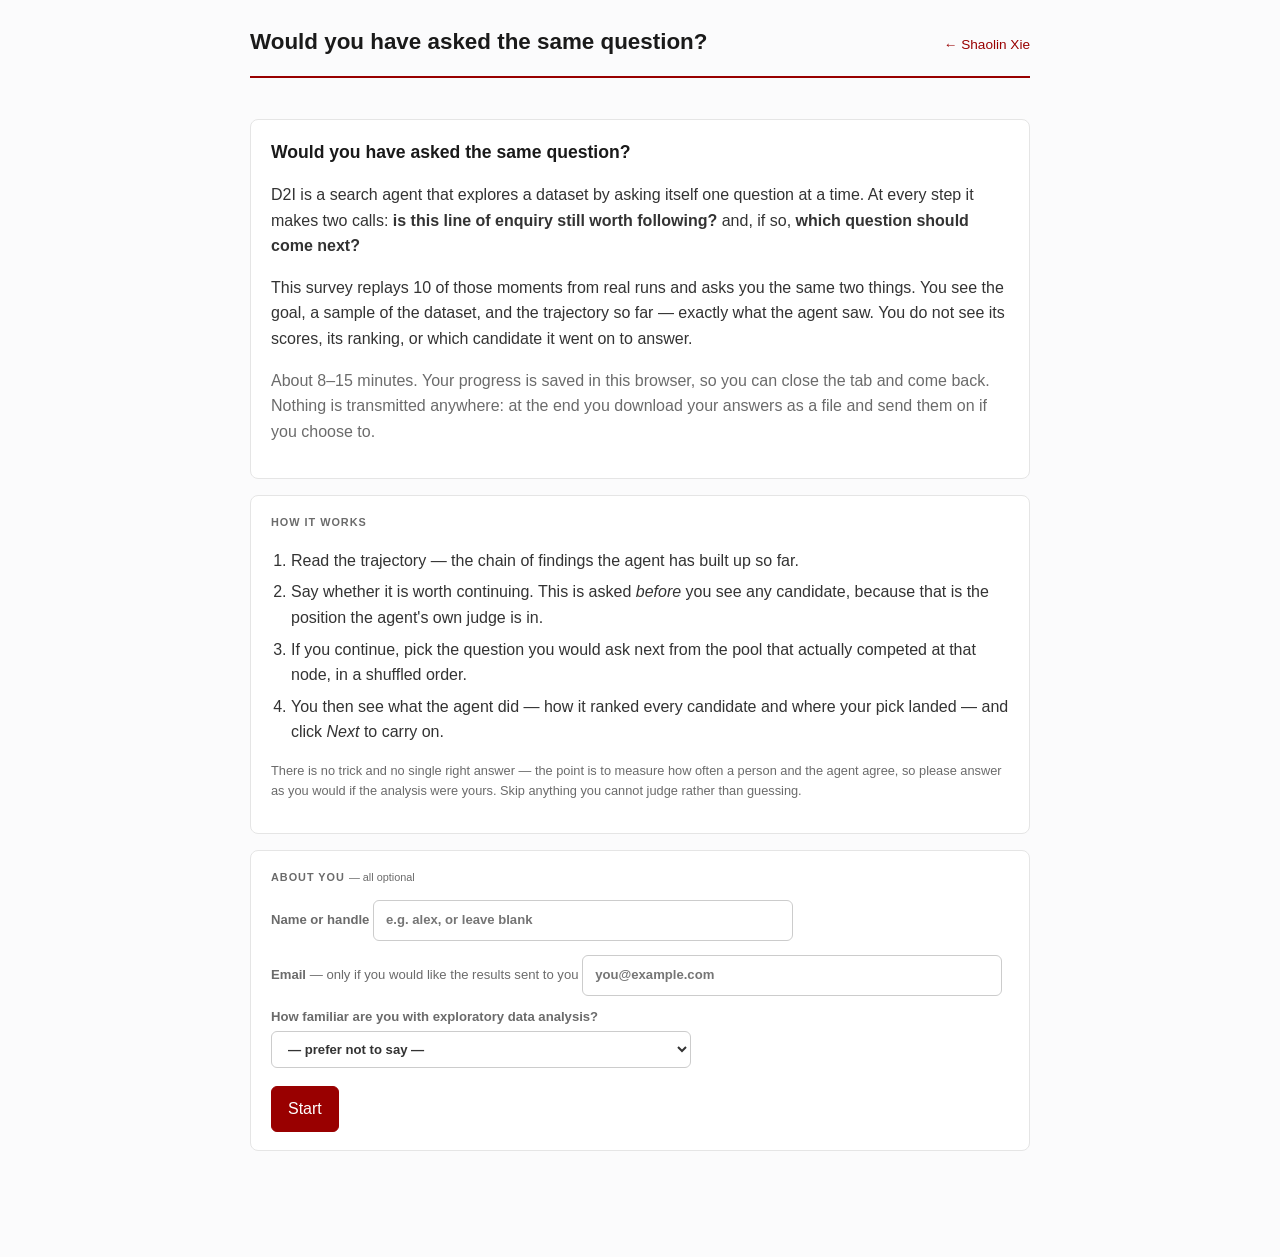
==== commit 8e2d08ff: "update survey interface" ====
--- a/survey/index.html
+++ b/survey/index.html
@@ -112,6 +112,18 @@
 .hint { font-size: .8rem; color: var(--muted); margin-top: 12px; }
 .err { color: var(--accent); font-size: .85rem; margin-top: 10px; font-weight: 600; }
 
+/* the dataset sample above every question: a few real rows, so the goal and the candidate
+   questions can be read against the data they are about */
+.sample-head {
+  display: flex; align-items: baseline; justify-content: space-between; gap: 10px;
+  flex-wrap: wrap; margin-top: 16px;
+}
+table.sample { font-size: .8rem; margin-top: 6px; }
+table.sample th, table.sample td { white-space: nowrap; text-align: left; }
+table.sample td.num, table.sample th.num { text-align: right; font-variant-numeric: tabular-nums; }
+table.sample tbody tr:last-child td { border-bottom: none; }
+table.sample tbody td { color: var(--head); }
+
 table { border-collapse: collapse; width: 100%; font-size: .85rem; margin-top: 10px; }
 th, td { text-align: right; padding: 6px 8px; border-bottom: 1px solid var(--line); }
 th { font-size: .7rem; text-transform: uppercase; letter-spacing: .05em; color: var(--muted); }
@@ -131,6 +143,14 @@
 }
 .tile .big { font-size: 1.6rem; font-weight: 700; color: var(--accent); line-height: 1.2; }
 .tile .lbl { font-size: .74rem; color: var(--muted); text-transform: uppercase; letter-spacing: .05em; }
+.tile .lbl.mono { text-transform: none; letter-spacing: 0; opacity: .8; margin-top: 4px; }
+
+/* The group headers inside the results table ("Selection alignment"). */
+th.grp {
+  text-align: left; background: var(--soft); color: var(--head);
+  font-size: .74rem; text-transform: uppercase; letter-spacing: .05em;
+}
+h3 { font-size: .95rem; color: var(--head); margin: 22px 0 6px; }
 
 details { border-top: 1px solid var(--line); padding: 10px 0; }
 details summary { cursor: pointer; font-size: .9rem; color: var(--head); }
@@ -148,6 +168,11 @@
   <div id="app"><p class="muted">Loading the survey…</p></div>
 </div>
 
+<!-- The scoring. A plain script, not a module: survey/tests/run_metrics.mjs `require`s the
+     same file to prove the browser and the offline analysis agree cell for cell, and a
+     module would make that indirection harder for no gain. Deploying index.html without
+     this file leaves the completion page with no results. -->
+<script src="metrics.js"></script>
 <script>
 /* ------------------------------------------------------------------ helpers */
 const $ = (h) => { const t = document.createElement("template"); t.innerHTML = h.trim(); return t.content.firstChild; };
@@ -170,6 +195,9 @@
    which is what makes a reload or a closed laptop non-fatal. */
 let survey = null, truth = null, R = null;
 let stage = "stop", sel = null, screen = "intro", lastStop = null, err = "";
+/* A note typed on the stop screen. The pick screen has its own box, so if both are filled
+   the later one wins — the same precedence as the CLI's `note = note2 or note`. */
+let stopNote = "";
 /* Set while the model's answer to the decision just judged is on screen; cleared by Next. */
 let revealed = null;
 
@@ -217,15 +245,46 @@
   return v;
 }
 
-/* Answer one decision and move on: to the model's verdict on it if this build reveals as it
-   goes, otherwise straight to the next question. Every path that records a verdict goes
-   through here, so the two modes cannot diverge. */
+/* A decision is finished: show the model's ranking if this build reveals as it goes,
+   otherwise go straight on. Every path that records a verdict ends here, so the two modes
+   cannot diverge. */
 function advance(decision, verdict) {
   if (!survey.meta.feedback) return begin();
   // Feedback is on, so a reveal is always shown — even when the key is missing, where the
   // screen says so. Skipping silently is indistinguishable from a broken Submit button.
-  revealed = {d: decision, v: verdict, missing: !(truth && truth[decision.id])};
+  revealed = {d: decision, phase: "pick", v: verdict, missing: !(truth && truth[decision.id])};
   return render();
+}
+
+/* The stop answer is given, but nothing is written yet: the two questions still produce ONE
+   verdict, so it is recorded once the whole decision is done. Reveal how the search actually
+   ruled on stopping, then go on to the candidates.
+
+   Showing this before the candidate question is a deliberate departure from the CLI, which
+   holds both halves back until the end precisely so that learning the search continued here
+   cannot tilt the pick that follows. Answering the candidate question at every node — rather
+   than ending the decision on "terminate" — is what makes it worth the trade: it doubles the
+   picks the sample yields. `report()` already flags feedback-driven dependence in its
+   footnote, and that caveat now covers this too. */
+function afterStop(decision) {
+  if (survey.meta.feedback) {
+    revealed = {d: decision, phase: "stop", terminate: lastStop,
+                missing: !(truth && truth[decision.id])};
+    return render();
+  }
+  return toCandidates(decision);
+}
+
+/* Leave the stop reveal. Every node that offers candidates now asks for one, whether the
+   respondent said continue or terminate; a node with none is finished here. */
+function toCandidates(decision) {
+  revealed = null;
+  if (decision.candidates.length) {
+    stage = "pick"; sel = null;
+    return render();
+  }
+  record(decision, lastStop, null, lastStop ? "t" : "c", stopNote);
+  return begin();
 }
 
 /* ------------------------------------------------------------------ chrome */
@@ -258,7 +317,10 @@
   // While a reveal is up, `nextIndex` already points past it — the header should still name
   // the decision on screen, which is the one just answered.
   const shown = revealed ? decisions().findIndex(x => x.id === revealed.d.id) : i;
-  c.textContent = revealed ? `Decision ${shown + 1} of ${total} — answered`
+  c.textContent = revealed
+                ? `Decision ${shown + 1} of ${total}`
+                  // The stop reveal sits mid-decision — the candidate question still follows.
+                  + (revealed.phase === "stop" ? "" : " — answered")
                 : i >= 0 ? `Decision ${i + 1} of ${total}`
                 : `${done} of ${total} answered`;
   document.getElementById("prog").style.width = (100 * done / Math.max(1, total)) + "%";
@@ -277,8 +339,8 @@
         time. At every step it makes two calls: <strong>is this line of enquiry still worth
         following?</strong> and, if so, <strong>which question should come next?</strong></p>
         <p>This survey replays ${m.n_decisions} of those moments from real runs and asks you
-        the same two things. You see the goal, the columns, and the trajectory so far —
-        exactly what the agent saw. You do not see its scores, its ranking, or which
+        the same two things. You see the goal, a sample of the dataset, and the trajectory so
+        far — exactly what the agent saw. You do not see its scores, its ranking, or which
         candidate it went on to answer.</p>
         <p class="muted">About ${Math.max(3, Math.round(m.n_decisions * 0.75))}–${Math.round(m.n_decisions * 1.5)} minutes.
         Your progress is saved in this browser, so you can close the tab and come back.
@@ -351,8 +413,56 @@
 function begin() {
   const d = decisions()[nextIndex()];
   stage = d && d.ask_stop ? "stop" : "pick";
-  sel = null; lastStop = null;
+  sel = null; lastStop = null; stopNote = "";
   render();
+}
+
+/* One cell of the data sample. Values arrive exactly as the run's report.json held them, so
+   pandas' midnight timestamps ("2010-01-01T00:00:00") are shortened back to the date they
+   stand for, and a long string is cut with the full value left on the title attribute. */
+function cell(v) {
+  if (v === null || v === undefined || v === "") return "—";
+  if (typeof v === "number") return Number.isInteger(v) ? v.toLocaleString() : String(+v.toFixed(4));
+  const s = String(v);
+  const day = /^(\d{4}-\d{2}-\d{2})T00:00:00(\.0+)?$/.exec(s);
+  return day ? day[1] : s;
+}
+
+/* The rows the agent itself was shown, from report.json's `data_sample`, keyed by run.
+   Nothing here is a tell: it is the sample dataset, not anything anyone concluded from it —
+   and reading the goal or a candidate question without seeing a row is guesswork.
+
+   Real rows say what the columns are *and* what is in them, so the column list is not shown
+   alongside them. It is still the fallback for a run whose report.json carried no
+   data_sample, where the alternative would be a goal with no schema at all. */
+function dataSample(d) {
+  const s = (survey.samples || {})[d.run];
+  if (!s || !s.rows || !s.rows.length) {
+    return d.columns && d.columns.length
+      ? `<div class="cols">${d.columns.map(c => `<span class="col">${esc(c)}</span>`).join("")}</div>`
+      : "";
+  }
+  const cols = s.columns && s.columns.length ? s.columns : Object.keys(s.rows[0]);
+  // Right-align a column only when every value in it is a number, so mixed or text columns
+  // are not raggedly aligned against the numeric ones.
+  const num = cols.map(c => s.rows.every(r => r[c] === null || typeof r[c] === "number"));
+  const head = cols.map((c, i) => `<th class="${num[i] ? "num" : ""}">${esc(c)}</th>`).join("");
+  const body = s.rows.map(r => `<tr>${cols.map((c, i) => {
+    const t = cell(r[c]);
+    const cut = t.length > 44 ? t.slice(0, 42) + "…" : t;
+    return `<td class="${num[i] ? "num" : ""}"${cut === t ? "" : ` title="${esc(t)}"`}>${esc(cut)}</td>`;
+  }).join("")}</tr>`).join("");
+  const shape = s.n_rows
+    ? `${s.rows.length} of ${s.n_rows.toLocaleString()} rows`
+    : `${s.rows.length} rows`;
+  return `
+    <div class="sample-head">
+      <div class="eyebrow" style="margin-bottom:0">Sample dataset</div>
+      <span class="muted" style="font-size:.78rem">${shape}${
+        s.n_columns ? ` &nbsp;·&nbsp; ${s.n_columns} columns` : ""} &nbsp;·&nbsp; sampled</span>
+    </div>
+    <div class="scroll"><table class="sample">
+      <thead><tr>${head}</tr></thead><tbody>${body}</tbody></table></div>`;
 }
 
 function trajectory(d) {
@@ -367,7 +477,7 @@
     <div class="card">
       <div class="eyebrow">The analyst's goal</div>
       <div class="goal">${esc(d.goal)}</div>
-      <div class="cols">${d.columns.map(c => `<span class="col">${esc(c)}</span>`).join("")}</div>
+      ${dataSample(d)}
     </div>
     <div class="card">
       <div class="eyebrow">Trajectory so far &nbsp;·&nbsp; depth ${d.depth} → ${d.child_depth}</div>
@@ -378,16 +488,29 @@
 function renderDecision(d) {
   let body = trajectory(d);
   if (stage === "stop") {
+    // Picked and submitted exactly like a candidate, rather than acted on immediately: the
+    // two questions then read as one interface, and a mis-click is recoverable before it is
+    // recorded — which matters more here, since "stop here" ends the decision outright.
     body += `
       <div class="card">
         <div class="ask">Is this line of enquiry worth continuing?</div>
         <div class="ask-sub">Judge it on the trajectory alone — the candidate questions come next.</div>
+        ${[["continue", "Keep exploring", "this line still has somewhere useful to go"],
+           ["terminate", "Stop here", "the line is spent — further questions would add little"]]
+          .map(([act, label, why], i) => `
+          <button class="cand" data-stop="${i}">
+            <span class="n">${i + 1}</span>
+            <span class="grow"><span class="tag">${act}</span><strong>${label}</strong>
+              <span class="muted"> — ${why}</span></span>
+          </button>`).join("")}
+        <label class="field" style="margin-top:12px">Why? <span class="muted" style="font-weight:400">— optional, one line</span>
+          <input type="text" id="note" placeholder="e.g. the goal is already answered"></label>
         <div class="row">
-          <button class="primary" data-act="continue"><kbd>C</kbd>Keep exploring</button>
-          <button data-act="terminate"><kbd>T</kbd>It is spent — stop here</button>
-          <button class="ghost" data-act="skip"><kbd>S</kbd>Skip</button>
+          <button class="primary" id="submit" disabled>Submit</button>
+          <button class="ghost" data-act="skip"><kbd>S</kbd>Skip — I cannot judge this</button>
           ${R.verdicts.length ? `<button class="ghost" data-act="undo"><kbd>U</kbd>Back</button>` : ""}
         </div>
+        <div class="hint">Press <kbd>1</kbd> or <kbd>2</kbd> to select, <kbd>↵</kbd> to submit.</div>
       </div>`;
   } else {
     body += `
@@ -412,15 +535,23 @@
   }
   app.innerHTML = ""; app.append($(`<div>${body}</div>`));
   app.querySelectorAll("[data-act]").forEach(b => b.onclick = () => act(b.dataset.act, d));
-  app.querySelectorAll(".cand").forEach(b => b.onclick = () => {
-    sel = Number(b.dataset.slot);
-    app.querySelectorAll(".cand").forEach(x => x.classList.toggle("sel", Number(x.dataset.slot) === sel));
+
+  // Both stages select the same way; `key` is the attribute that distinguishes them, so
+  // `sel` means "slot" while picking a question and "0 = continue, 1 = terminate" while
+  // answering the stop question.
+  const key = stage === "stop" ? "stop" : "slot";
+  app.querySelectorAll(`.cand[data-${key}]`).forEach(b => b.onclick = () => {
+    sel = Number(b.dataset[key]);
+    app.querySelectorAll(`.cand[data-${key}]`).forEach(
+      x => x.classList.toggle("sel", Number(x.dataset[key]) === sel));
     document.getElementById("submit").disabled = false;
   });
+
   const s = document.getElementById("submit");
   if (s) s.onclick = () => {
     if (sel === null) return;
-    advance(d, record(d, lastStop, sel, String(sel), noteValue()));
+    if (stage !== "stop") return advance(d, record(d, lastStop, sel, String(sel), noteValue() || stopNote));
+    return act(sel === 1 ? "terminate" : "continue", d);
   };
   window.scrollTo({top: 0, behavior: "instant"});
 }
@@ -439,15 +570,16 @@
     if (d.ask_stop) { stage = "stop"; sel = null; return render(); }
     return act("undo", d);
   }
-  if (what === "skip") return advance(d, record(d, stage === "pick" ? lastStop : null, null, "s", noteValue()));
-  if (what === "continue") {
-    lastStop = false;
-    // An early-stopped node carries no candidates by construction: "continue" is the whole
-    // answer there, so the decision ends rather than showing an empty pool.
-    if (!d.candidates.length) return advance(d, record(d, false, null, "c", ""));
-    stage = "pick"; sel = null; return render();
-  }
-  if (what === "terminate") return advance(d, record(d, true, null, "t", ""));
+  if (what === "skip") return advance(d, record(d, stage === "pick" ? lastStop : null, null, "s",
+                                              noteValue() || (stage === "pick" ? stopNote : "")));
+  // Continue and terminate now differ only in what they record. Both reveal how the search
+  // ruled, then both go on to the candidates — a node's pool is worth judging whether or not
+  // the respondent would have stopped there.
+  if (what === "continue" || what === "terminate") {
+    lastStop = what === "terminate";
+    stopNote = noteValue();          // read before the re-render destroys the input
+    return afterStop(d);
+  }
 }
 
 /* ------------------------------------------------------------------ the close */
@@ -463,31 +595,93 @@
   } catch (e) { truth = false; }
 }
 
+/* Everything the closing screen reports, in one place.
+
+   No metric is computed here. `build_survey.py` ran `human_trajectory_eval.pick_row` once
+   per candidate slot at build time and published the result in truth.json, so a pick is
+   scored by looking its slot up; metrics.js only reduces those rows (mean, κ, weighted
+   mean, AUROC, Youden) and bootstraps a CI. That is why the number a respondent sees here
+   is the same number the offline analysis prints — there is no second implementation.
+
+   Returns null when there is no answer key to score against (`--no-reveal`). */
 function tally() {
-  let picks = 0, top1 = 0, rankSum = 0, actionHit = 0;
-  let stops = 0, stopAgree = 0, skipped = 0;
-  const rows = [];
-  for (const v of R.verdicts) {
-    const t = truth && truth[v.decision];
-    const d = decisions().find(x => x.id === v.decision);
-    if (v.slot === null && v.terminate !== true) skipped++;
-    if (t && v.terminate !== null && t.model_terminate !== null) {
-      stops++; if (t.model_terminate === v.terminate) stopAgree++;
+  if (!truth || !window.SurveyMetrics) return null;
+  const meta = (survey.meta && survey.meta.metrics) || null;
+  if (!meta) return null;
+  const rows = SurveyMetrics.rowsFor(R.verdicts, truth, decisions());
+  return {
+    rows: rows.review,
+    picks: rows.picks,
+    stops: rows.stops,
+    skipped: rows.skipped,
+    agg: SurveyMetrics.aggregate(rows, meta.table),
+    terms: SurveyMetrics.termAttribution(rows.picks, meta.terms || []),
+    criteria: SurveyMetrics.criterionAttribution(rows.stops),
+    // Judged rows are the ones the model's own judge actually ruled on and left a utility
+    // behind; the rest are inferred from the search having carried on, and are counted
+    // apart rather than pooled into the headline.
+    judged: rows.stops.filter(s => s.margin !== null && s.margin !== undefined),
+    versionMismatch: meta.version !== SurveyMetrics.VERSION,
+  };
+}
+
+/* The metric table, the two attribution tables and the two confusion matrices, as one
+   block of HTML. Shared by the closing screen and the copy/download paths. */
+function resultsHTML(t) {
+  const M = SurveyMetrics;
+  let html = M.renderTable(t.agg);
+
+  const lam = (t.rows.find(r => r.t && r.t.lambdas) || {}).t;
+  const weights = lam && lam.lambdas;
+  if (t.terms.length) {
+    html += `<h3>Which part of the score you tracked</h3>
+      <p class="hint">D2I fuses five terms. Each row re-ranks the same pools by one term alone
+        and re-scores your picks against it — so a high row is a signal you followed, whether
+        or not D2I weights it that way.</p>
+      <div class="scroll"><table><thead><tr><th>term</th><th>κ_sel</th><th>attainment</th>
+        <th>chance</th><th>D2I λ</th><th>n</th></tr></thead><tbody>`;
+    for (const a of t.terms) {
+      html += `<tr><td class="mono">${esc(a.term)}</td>
+        <td class="mono">${M.fmtValue(a.kappa, "num")}</td>
+        <td class="mono">${M.fmtValue(a.attainment, "num")}</td>
+        <td class="mono">${M.fmtValue(a.e_attainment, "num")}</td>
+        <td class="mono">${weights && weights[a.term] !== undefined ? weights[a.term] : "—"}</td>
+        <td class="mono">${a.n}</td></tr>`;
     }
-    if (t && v.slot !== null) {
-      const mine = t.rows.find(r => r.slot === v.slot);
-      const top = t.rows.find(r => r.rank === 1);
-      if (mine) {
-        picks++; rankSum += mine.rank;
-        if (mine.rank === 1) top1++;
-        if (top && mine.action === top.action) actionHit++;
-        rows.push({d, v, t, mine, top});
-      }
-    } else if (t) {
-      rows.push({d, v, t, mine: null, top: null});
+    html += "</tbody></table></div>";
+  }
+
+  if (t.criteria.some(c => c.auroc !== null)) {
+    html += `<h3>Which part of the stop judgment you tracked</h3>
+      <p class="hint">How well each of the judge's five criteria, on its own, orders your
+        continue/stop calls. Above the aggregate utility means that criterion alone predicts
+        you better than the judge's own combination of them.</p>
+      <div class="scroll"><table><thead><tr><th>criterion</th><th>AUROC</th><th>n</th>
+        </tr></thead><tbody>`;
+    for (const c of t.criteria) {
+      html += `<tr><td class="mono">${esc(c.criterion)}</td>
+        <td class="mono">${M.fmtValue(c.auroc, "num")}</td>
+        <td class="mono">${c.n}</td></tr>`;
     }
-  }
-  return {picks, top1, rankSum, actionHit, stops, stopAgree, skipped, rows};
+    html += "</tbody></table></div>";
+  }
+
+  if (t.picks.length) {
+    html += `<h3>Action confusion</h3>
+      <p class="hint">Rows: the action D2I scored highest. Columns: the action you picked.
+        The diagonal is agreement.</p>`
+      + M.renderMatrix(M.confusion(t.picks, "top_action", "pick_action"), "D2I", "you");
+  }
+  if (t.judged.length) {
+    const conf = M.confusion(t.judged, "model", "human", ["false", "true"]);
+    conf.labels = ["continue", "terminate"];
+    html += `<h3>Stop/continue confusion</h3>
+      <p class="hint">Over the ${t.judged.length} call${t.judged.length === 1 ? "" : "s"} the
+        model's judge actually ruled on. Off-diagonal above the other says one of you would
+        have explored longer than the other.</p>`
+      + M.renderMatrix(conf, "D2I", "you");
+  }
+  return html;
 }
 
 /* Send the response to the Apps Script endpoint.
@@ -501,8 +695,67 @@
    from a redirect whose CORS headers are not guaranteed — when the read is blocked the POST
    itself has still arrived, so retrying opaquely is right and reporting failure would be
    wrong. That retry is why every response carries an `id` the script dedupes on. */
+/* The scored results attached to the response.
+
+   `rows`/`stops` are the per-decision records, kept so the pooled analysis can be rerun
+   offline without the browser; `summary` is the metric table as raw floats (never the
+   formatted strings), which is what `score_survey.py --check-parity` diffs against its own
+   recomputation. `table_text` is the rendered table and is deliberately NOT included here
+   — see download(). */
+/* `full` controls the heavy half. The download gets everything — it is the artefact a
+   respondent keeps and a reader opens months later, so it carries every candidate, every
+   score breakdown and the rendered table. The submitted copy keeps the scored rows and the
+   summary but drops the per-decision detail: Code.gs writes the body into a single
+   spreadsheet cell that Sheets truncates at 50k characters without saying so, and the
+   detail is reconstructible from `survey.json` + `truth.json` + the verdicts anyway. */
+function results(full) {
+  const t = tally();
+  if (!t) return null;
+  // Always built — `counts` is derived from it — but only *emitted* when `full`.
+  const details = SurveyMetrics.detail(R.verdicts, truth, decisions(), survey.runs || {},
+                                       (survey.meta.metrics || {}).terms || []);
+  const out = {
+    computed_at: new Date().toISOString(),
+    engine: "metrics.js/" + SurveyMetrics.VERSION,
+    metrics_version: (survey.meta.metrics || {}).version || null,
+    truth_built_at: survey.meta.built_at,
+    survey_seed: survey.meta.seed,
+    version_mismatch: !!t.versionMismatch,
+    // How many of each kind of question was put and answered — the two families run over
+    // different subsets, so a single "n" would be misleading.
+    counts: SurveyMetrics.counts(details, t),
+    // The measures, keyed by a stable name as well as in table order.
+    headline: SurveyMetrics.headlines(t.agg),
+    summary: t.agg.map(r => ({key: r.key, label: r.label, group: r.group, est: r.est,
+                              value: r.value, chance: r.chance, lo: r.lo, hi: r.hi, n: r.n})),
+    term_attribution: t.terms,
+    criterion_attribution: t.criteria,
+    action_confusion: SurveyMetrics.confusion(t.picks, "top_action", "pick_action"),
+    stop_confusion: SurveyMetrics.confusion(t.judged, "model", "human", ["false", "true"]),
+    // The per-decision metric rows the summary above was computed from.
+    rows: t.picks,
+    stops: t.stops,
+    n_skipped: t.skipped,
+    n_stops_judged: t.judged.length,
+    // The λ weights D2I fused the terms with — one set per build, not per decision.
+    lambdas: (t.rows.find(r => r.t && r.t.lambdas) || {t: {}}).t.lambdas || null,
+    runs: survey.runs || {},
+  };
+  if (full) {
+    // Every decision, resolved: provenance, the trajectory, the candidates with D2I's
+    // scores and breakdowns, and what the respondent chose.
+    out.decisions = details;
+    out.table_text = SurveyMetrics.toText(t.agg);
+  }
+  return out;
+}
+
 async function submit() {
   R.finished_at = R.finished_at || new Date().toISOString();
+  // Without the rendered table: Code.gs writes the whole body into one spreadsheet cell,
+  // and Sheets truncates a cell at 50k characters with no error — a clipped row would fail
+  // to parse later, long after the respondent has gone.
+  R.results = results(false);
   save();
   const body = JSON.stringify(R);
   const headers = {"Content-Type": "text/plain;charset=utf-8"};
@@ -522,16 +775,53 @@
   }
 }
 
+function saveAs(text, ext, type) {
+  const name = (R.respondent.name || "anonymous").replace(/[^A-Za-z0-9._-]+/g, "-");
+  const blob = new Blob([text], {type});
+  const a = document.createElement("a");
+  a.href = URL.createObjectURL(blob);
+  a.download = `d2i-survey_${name}_${(R.started_at || "").slice(0, 10)}.${ext}`;
+  document.body.append(a); a.click(); a.remove();
+  setTimeout(() => URL.revokeObjectURL(a.href), 1000);
+}
+
+/* The primary artefact: the answers *and* their scores, as one JSON file. It carries the
+   rendered table too — unlike submit(), a download has no size ceiling to respect. The
+   format stays JSON because score_survey.py and Code.gs both parse it; `results` is purely
+   additive, so an older reader still finds `verdicts` exactly where it expects it. */
 function download() {
   R.finished_at = R.finished_at || new Date().toISOString();
+  R.results = results(true);
   save();
-  const name = (R.respondent.name || "anonymous").replace(/[^A-Za-z0-9._-]+/g, "-");
-  const blob = new Blob([JSON.stringify(R, null, 2) + "\n"], {type: "application/json"});
-  const a = document.createElement("a");
-  a.href = URL.createObjectURL(blob);
-  a.download = `d2i-survey_${name}_${(R.started_at || "").slice(0, 10)}.json`;
-  document.body.append(a); a.click(); a.remove();
-  setTimeout(() => URL.revokeObjectURL(a.href), 1000);
+  saveAs(JSON.stringify(R, null, 2) + "\n", "json", "application/json");
+}
+
+function downloadCSV() {
+  const t = tally();
+  if (!t) return;
+  saveAs(SurveyMetrics.toCSV(t.agg, {picks: t.picks, stops: t.stops}) + "\n", "csv", "text/csv");
+}
+
+async function copyMarkdown(button) {
+  const t = tally();
+  if (!t) return;
+  const text = SurveyMetrics.toMarkdown(t.agg);
+  const done = ok => {
+    button.textContent = ok ? "Copied ✓" : "Press ⌘C";
+    setTimeout(() => { button.textContent = "Copy the table (Markdown)"; }, 2000);
+  };
+  try {
+    await navigator.clipboard.writeText(text);
+    done(true);
+  } catch (e) {
+    // Clipboard access is refused outside a secure context, which includes a plain-http
+    // localhost preview on some browsers. Fall back to a selection the user can copy.
+    const ta = document.createElement("textarea");
+    ta.value = text; ta.style.position = "fixed"; ta.style.opacity = "0";
+    document.body.append(ta); ta.select();
+    done(document.execCommand && document.execCommand("copy"));
+    ta.remove();
+  }
 }
 
 function reviewRow(x) {
@@ -569,13 +859,18 @@
   </details>`;
 }
 
-/* What the model did at the decision just judged — the port of human_trajectory_eval.reveal.
-
-   Both halves land together, after the candidate pick rather than between the two prompts:
-   knowing the model continued here would imply it answered one of the candidates, which
-   would tilt the pick that follows. */
+/* What the model did — shown twice per decision, once per question.
+
+   `phase: "stop"` lands straight after the stop answer and reports only how the search
+   ruled on stopping; nothing is recorded yet, since the two questions still produce one
+   verdict. `phase: "pick"` lands after the candidate pick, carries the ranking table, and
+   is the point at which the verdict exists. */
 function renderReveal() {
-  const {d, v} = revealed;
+  const {d, v, phase} = revealed;
+  const isStop = phase === "stop";
+  const nextLabel = isStop
+    ? (d.candidates.length ? "Choose the next question" : "Next decision")
+    : (nextIndex() < 0 ? "See my results" : "Next decision");
 
   // The answer key could not be read, but the answer is already saved. Say what happened
   // instead of showing a blank card or skipping straight past it.
@@ -591,8 +886,7 @@
         <span class="mono">python3 survey/build_survey.py</span> and reload. The survey itself
         is unaffected — every answer is still being recorded.</p>
         <div class="row" style="margin-top:16px">
-          <button class="primary" data-act="next"><kbd>↵</kbd>${
-            nextIndex() < 0 ? "See my results" : "Next decision"}</button>
+          <button class="primary" data-act="next"><kbd>↵</kbd>${nextLabel}</button>
           <button class="ghost" data-act="undo"><kbd>U</kbd>Change my answer</button>
         </div>
       </div></div>`));
@@ -603,29 +897,46 @@
   const t = truth[d.id];
   let head = "";
 
-  if (t.model_terminate !== null && v.terminate !== null) {
-    const agree = t.model_terminate === v.terminate;
+  const said = isStop ? revealed.terminate : (v ? v.terminate : null);
+  if (t.model_terminate !== null && said !== null) {
+    const agree = t.model_terminate === said;
     head += `<p><strong class="${agree ? "ok" : "warn"}">${agree ? "✓ You agreed" : "✗ You disagreed"}</strong>
       — the model ${t.model_terminate ? "stopped this line here" : "kept exploring this line"}.</p>`;
+    head += `<p class="hint">You said you would ${said ? "stop here" : "keep exploring"}.</p>`;
+    // How close the call was, when the judge actually made one. A utility of 0.30 against a
+    // 0.35 bar is a near-miss; 0.10 is not, and disagreeing with the two is not the same
+    // thing — which is exactly what the margin-weighted row on the closing screen measures.
+    const st = t.stop || {};
+    if (st.utility !== null && st.utility !== undefined
+        && st.threshold !== null && st.threshold !== undefined) {
+      const near = Math.abs(st.margin) < 0.1;
+      head += `<p class="hint">Its judge scored this line
+        <span class="mono">${st.utility.toFixed(2)}</span> against a
+        <span class="mono">${st.threshold.toFixed(2)}</span> bar — ${
+          near ? "a close call either way" : "not a close call"}
+        (margin <span class="mono">${st.margin > 0 ? "+" : ""}${st.margin.toFixed(2)}</span>).</p>`;
+    }
     if (t.model_terminate && t.terminate_reason) {
       head += `<p class="hint">Its judge said: ${esc(t.terminate_reason)}</p>`;
     }
   }
 
-  const mine = v.slot === null ? null : t.rows.find(r => r.slot === v.slot);
+  const mine = (isStop || !v || v.slot === null) ? null : t.rows.find(r => r.slot === v.slot);
   if (mine) {
     const top = t.rows.find(r => r.rank === 1);
     head += `<p>Your pick ranked <strong class="${mine.rank === 1 ? "ok" : ""}">${mine.rank}</strong>
       of ${t.n}${mine.rank === 1 ? " — the model's own top choice." :
       `, ${(top.score - mine.score).toFixed(4)} below its top choice.`}</p>`;
-  } else if (v.slot === null && v.terminate !== true) {
-    head += `<p class="muted">You skipped this one — here is what the model did anyway.</p>`;
-  }
-
+  } else if (!isStop && v && v.slot === null) {
+    head += `<p class="muted">You skipped the question here — this is what the model did anyway.</p>`;
+  }
+
+  // No verdict exists during the stop phase, so there is no picked slot to mark yet.
+  const picked = (!isStop && v) ? v.slot : null;
   const rows = t.rows.slice().sort((a, b) => a.rank - b.rank).map(r => `
-    <tr class="${r.slot === v.slot ? "picked" : ""} ${r.rank === 1 ? "top" : ""}">
+    <tr class="${r.slot === picked ? "picked" : ""} ${r.rank === 1 ? "top" : ""}">
       <td>${r.rank}</td>
-      <td>${r.answered ? "✓" : ""}${r.slot === v.slot ? " ←" : ""}</td>
+      <td>${r.answered ? "✓" : ""}${r.slot === picked ? " ←" : ""}</td>
       <td class="mono">${r.score.toFixed(4)}</td>
       ${r.terms.map(x => `<td class="mono">${x === null ? "—" : x.toFixed(2)}</td>`).join("")}
       <td class="q"><span class="tag">${esc(r.action)}</span>${esc(r.question)}</td>
@@ -636,21 +947,26 @@
   app.append($(`
     <div>
       <div class="card">
-        <div class="eyebrow">What the model did</div>
+        <div class="eyebrow">${isStop ? "Stop or continue — what the search did" : "What the model did"}</div>
         ${head}
-        ${t.rows.length ? `
+        ${isStop ? (d.candidates.length
+          ? `<p class="hint">Next: the ${d.candidates.length} questions that competed to be asked
+             at this node. They are worth judging either way — if you would have stopped, the
+             pick is which question you would ask if you had to.</p>`
+          : `<p class="hint">The search proposed no follow-up question here, so there is nothing
+             further to judge on this one.</p>`)
+        : t.rows.length ? `
           <div class="scroll"><table>
             <thead><tr><th>#</th><th></th><th>score</th>
               ${t.terms.map(x => `<th>${x}</th>`).join("")}<th class="q">question</th></tr></thead>
             <tbody>${rows}</tbody></table></div>
-          <div class="hint">✓ = the model went on to answer it${v.slot === null ? "" : ", ← = your pick"}${
+          <div class="hint">✓ = the model went on to answer it${picked === null ? "" : ", ← = your pick"}${
             w ? `<br><span class="mono">score = ${t.terms.map(x => `${w[x]}·${x}`).join(" + ")}</span>` : ""}</div>`
           : `<p class="hint">There is no ranking to show here: the search stopped at this node,
              so it never proposed any follow-up question to score. The stop/continue call above
              is the whole of this decision.</p>`}
         <div class="row" style="margin-top:16px">
-          <button class="primary" data-act="next"><kbd>↵</kbd>${
-            nextIndex() < 0 ? "See my results" : "Next decision"}</button>
+          <button class="primary" data-act="next"><kbd>↵</kbd>${nextLabel}</button>
           <button class="ghost" data-act="undo"><kbd>U</kbd>Change my answer</button>
         </div>
       </div>
@@ -659,38 +975,68 @@
   wireReveal();
 }
 
-/* Next and Change-my-answer, shared by both shapes of the reveal. */
+/* Next and Change-my-answer, shared by both shapes of the reveal.
+
+   What each does depends on the phase. After the stop answer nothing has been written yet,
+   so Next goes on to the candidates and Change-my-answer simply re-asks the stop question;
+   only after the pick is there a verdict for an undo to pop. */
 function wireReveal() {
   app.querySelectorAll("[data-act]").forEach(b => b.onclick = () => {
     const was = revealed;
+    const undo = b.dataset.act === "undo";
+    if (was.phase === "stop") {
+      if (!undo) return toCandidates(was.d);
+      revealed = null; stage = "stop"; sel = null;
+      return render();
+    }
     revealed = null;
-    if (b.dataset.act === "undo") return act("undo", was.d);
+    if (undo) return act("undo", was.d);
     begin();
   });
   window.scrollTo({top: 0, behavior: "instant"});
 }
 
+/* Pull one metric out of the aggregate by a substring of its label, for the headline tiles.
+   Returns null when it is present but not estimable, so a tile can say so rather than
+   printing a number computed from three answers. */
+function headline(t, needle) {
+  const row = t.agg.find(r => r.label.indexOf(needle) >= 0);
+  return row && SurveyMetrics.estimable(row) ? row : null;
+}
+
+function tile(row, label, fallbackN) {
+  const value = row ? SurveyMetrics.fmtValue(row.value, row.fmt) : "—";
+  const sub = row
+    ? `chance ${SurveyMetrics.fmtValue(row.chance, row.fmt)} · n=${row.n}`
+    : `not estimable${fallbackN !== undefined ? ` at n=${fallbackN}` : ""}`;
+  return `<div class="tile"><div class="big">${value}</div>
+    <div class="lbl">${label}</div><div class="lbl mono">${sub}</div></div>`;
+}
+
 async function renderDone() {
   await loadTruth();
   const total = decisions().length;
-  const t = truth ? tally() : null;
-  const scored = t && t.picks;
-
-  const tiles = !scored ? "" : `
+  const t = tally();
+  const scored = t && t.picks.length;
+
+  let tiles = "";
+  if (scored) {
+    const kap = headline(t, "κ_sel"), att = headline(t, "attainment");
+    const reg = headline(t, "standardized regret"), mwa = headline(t, "margin-weighted");
+    tiles = `
     <div class="tiles">
-      <div class="tile"><div class="big">${Math.round(100 * t.top1 / t.picks)}%</div>
-        <div class="lbl">you picked D2I's top choice</div></div>
-      <div class="tile"><div class="big">${(t.rankSum / t.picks).toFixed(1)}</div>
-        <div class="lbl">mean rank of your pick</div></div>
-      <div class="tile"><div class="big">${Math.round(100 * t.actionHit / t.picks)}%</div>
-        <div class="lbl">same action type</div></div>
-      ${t.stops ? `<div class="tile"><div class="big">${Math.round(100 * t.stopAgree / t.stops)}%</div>
-        <div class="lbl">stop/continue agreement</div></div>` : ""}
+      ${tile(kap, "agreement with D2I's top pick, chance-corrected", t.picks.length)}
+      ${tile(att, "of the pool's score range you captured", t.picks.length)}
+      ${tile(reg, "shortfall, in pool standard deviations", t.picks.length)}
+      ${tile(mwa, "stop/continue agreement, margin-weighted", t.stops.length)}
     </div>
-    <p class="hint">Across ${t.picks} pick${t.picks === 1 ? "" : "s"}${t.stops ? ` and ${t.stops} stop/continue call${t.stops === 1 ? "" : "s"}` : ""}.
-      Picking at random from these pools would land on the top choice about
-      ${Math.round(100 / (t.rows.filter(r => r.mine).reduce((a, r) => a + r.t.n, 0) / t.picks))}% of the time,
-      so that is the floor to beat — not 0%.</p>`;
+    <p class="hint">κ_sel is corrected for chance: <strong>0</strong> is what picking at random
+      from these same pools would score and <strong>1</strong> is D2I's top choice every time,
+      so it is comparable across pools of different sizes — a raw percentage is not.
+      Standardized regret is measured in each pool's own spread, so under
+      <strong>0.5</strong> means your pick sat inside the noise of D2I's own scoring rather
+      than genuinely below it.</p>`;
+  }
 
   app.innerHTML = "";
   app.append($(`
@@ -699,9 +1045,28 @@
         <h2>Done — thank you.</h2>
         <p>You answered all ${total} decisions${t && t.skipped ? ` (${t.skipped} skipped)` : ""}.</p>
         ${tiles}
+        ${t && t.versionMismatch ? `<p class="hint warn">This page's scoring is version
+          ${esc(SurveyMetrics.VERSION)} but the bundle was built by version
+          ${esc(String(survey.meta.metrics.version))}. The numbers below may not match the
+          analysis — please mention this when you send your answers.</p>` : ""}
         ${!survey.meta.reveal ? `<p class="hint">Scores are withheld in this build, so that
           respondents cannot be influenced by them. The results will be reported in aggregate.</p>` : ""}
       </div>
+
+      ${scored ? `<div class="card">
+        <div class="eyebrow">Your results</div>
+        <p class="hint">Every figure is shown against what a uniform random pick from the same
+          pools would have scored, with a 95% interval from a bootstrap that resamples whole
+          trajectories rather than single decisions — two of these questions can descend from
+          one trajectory, so treating them as independent would make the interval too narrow.
+          With ${t.picks.length} pick${t.picks.length === 1 ? "" : "s"} the intervals are wide
+          by design; the pooled analysis across respondents is where anything is concluded.</p>
+        ${t.judged.length < t.stops.length ? `<p class="hint">${t.judged.length} of
+          ${t.stops.length} stop call${t.stops.length === 1 ? "" : "s"} carry the judge's own
+          continuation utility. The rest are inferred from the search having carried on, so
+          they count towards agreement but cannot enter the margin, AUROC or threshold rows.</p>` : ""}
+        ${resultsHTML(t)}
+      </div>` : ""}
 
       <div class="card" id="send"></div>          <!-- filled by wireSend, which owns its states -->
 
@@ -720,7 +1085,11 @@
    configured — download only. Rendered on its own so submitting can redraw just this card
    and leave the score tiles and the review list untouched. */
 function sendCard(state) {
-  const dl = `<button class="${ENDPOINT && !R.submitted_at ? "ghost" : "primary"}" id="dl">Download a copy (.json)</button>`;
+  const dl = `<button class="${ENDPOINT && !R.submitted_at ? "ghost" : "primary"}" id="dl">Download a copy (.json)</button>`
+    // Only offered once there is a score to export: with --no-reveal the page has no answer
+    // key, so these would produce an empty table.
+    + (truth ? `<button class="ghost" id="csv">Download the table (.csv)</button>
+                <button class="ghost" id="md">Copy the table (Markdown)</button>` : "");
   const again = `<button class="ghost" id="again">Take it again</button>`;
 
   if (R.submitted_at) {
@@ -777,6 +1146,10 @@
     wireSend(res.confirmed ? "confirmed" : "unconfirmed");
   };
   document.getElementById("dl").onclick = download;
+  const csv = document.getElementById("csv");
+  if (csv) csv.onclick = downloadCSV;
+  const md = document.getElementById("md");
+  if (md) md.onclick = () => copyMarkdown(md);
   document.getElementById("again").onclick = () => {
     if (!confirm("Clear your answers and start the survey again?")) return;
     R = null; localStorage.removeItem(KEY); screen = "intro"; render();
@@ -808,8 +1181,11 @@
     return;
   }
   if (stage === "stop") {
-    if (k === "c") app.querySelector('[data-act="continue"]')?.click();
-    else if (k === "t") app.querySelector('[data-act="terminate"]')?.click();
+    // 1/2 select, matching the candidate screen; c/t stay as aliases for the old muscle
+    // memory, but they now select rather than answer, so ↵ is still required.
+    if (k === "1" || k === "c") app.querySelector('.cand[data-stop="0"]')?.click();
+    else if (k === "2" || k === "t") app.querySelector('.cand[data-stop="1"]')?.click();
+    else if (k === "enter") document.getElementById("submit")?.click();
     else if (k === "s") app.querySelector('[data-act="skip"]')?.click();
     else if (k === "u") app.querySelector('[data-act="undo"]')?.click();
     return;
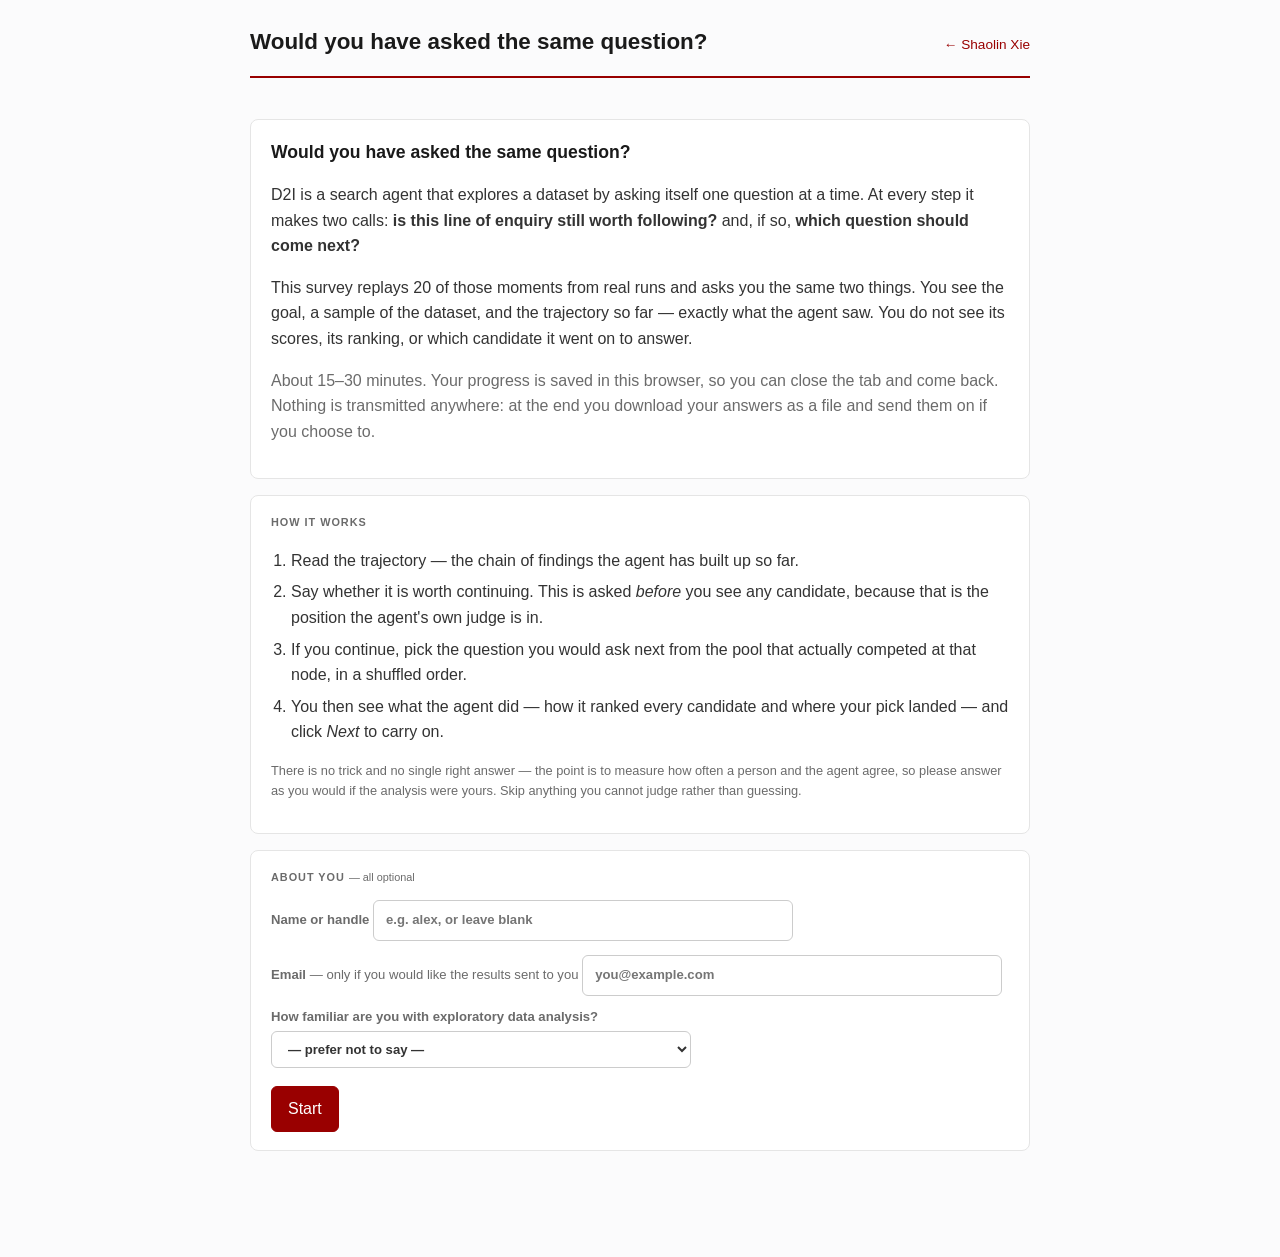
==== commit acd5f9ce: "updated sample size" ====
--- a/survey/index.html
+++ b/survey/index.html
@@ -21,6 +21,10 @@
   font-family: Arial, Helvetica, sans-serif; line-height: 1.6;
 }
 .wrap { max-width: 820px; margin: 0 auto; padding: 24px 20px 90px; }
+/* The decision screen only. Prose screens (intro, results) stay at 820px, which is about as
+   wide as a paragraph should be read; the decision screen is not prose but two panels side
+   by side, so it is given room rather than stacking ~240 words into one tall column. */
+.wrap.wide { max-width: 1280px; }
 a { color: var(--accent); text-decoration: none; }
 a:hover { text-decoration: underline; }
 h1, h2, h3 { color: var(--head); margin-top: 0; margin-bottom: .5rem; font-weight: 600; }
@@ -40,6 +44,29 @@
   background: var(--card); border: 1px solid var(--line); border-radius: var(--radius);
   padding: 18px 20px; margin-bottom: 16px;
 }
+
+/* The decision screen: context on the left, the question being asked on the right.
+   Single column below the breakpoint, in the same order — context first, then the ask —
+   so nothing depends on the two panels being side by side. */
+/* `minmax(0, 1fr)` even in the single-column case: a grid item defaults to `min-width: auto`,
+   which lets the 46-column sample table size the whole column to its content and push the
+   page sideways. The 0 minimum is what keeps the table scrolling inside its own card. */
+.split { display: grid; grid-template-columns: minmax(0, 1fr); gap: 16px; align-items: start; }
+.split > .col-ctx > .card:last-child,
+.split > .col-ask > .card:last-child { margin-bottom: 0; }
+
+@media (min-width: 1040px) {
+  .split { grid-template-columns: minmax(0, 1fr) minmax(0, 1.08fr); gap: 20px; }
+  /* Each panel scrolls with the page, but sticks once its own top passes the viewport, so
+     the candidate list and the trajectory it is being judged against stay together however
+     unequal their heights are. */
+  .split > .col-ctx, .split > .col-ask {
+    position: sticky; top: 16px;
+    max-height: calc(100vh - 32px); overflow-y: auto; overscroll-behavior: contain;
+  }
+  /* The scrollbar would otherwise sit hard against the card edge. */
+  .split > .col-ctx { padding-right: 4px; }
+}
 .eyebrow {
   font-size: .68rem; font-weight: 700; letter-spacing: .09em; text-transform: uppercase;
   color: var(--muted); margin-bottom: 10px;
@@ -51,23 +78,64 @@
   background: var(--accent-soft); color: var(--accent);
 }
 
-/* the trajectory: a vertical spine, the current node highlighted */
-.step { border-left: 2px solid var(--line); padding: 0 0 14px 16px; margin-left: 4px; position: relative; }
+/* The trajectory: a vertical spine, the current node highlighted.
+
+   A step carries four different kinds of text, and the point of the styling is that they
+   should never be mistaken for each other:
+
+     .meta     where you are      — a small caps label and the operator as a pill
+     .q        what was asked     — italic, quiet: it is context, not the finding
+     .finding  what was found     — the payload, and the only thing set in full ink
+     .stat     the evidence       — monospace in a chip, so numbers read as numbers
+
+   Only one of the four is dark. Making them all legible-but-grey is what made the panel
+   read as a wall. */
+.step { border-left: 2px solid var(--line); padding: 0 0 18px 18px; margin-left: 4px; position: relative; }
 .step:last-child { padding-bottom: 0; }
 .step::before {
-  content: ""; position: absolute; left: -5px; top: 9px; width: 8px; height: 8px;
+  content: ""; position: absolute; left: -5px; top: 7px; width: 8px; height: 8px;
   border-radius: 99px; background: var(--line);
 }
-.step.head::before { background: var(--accent); }
-.step .meta { font-size: .78rem; color: var(--muted); }
-.step .q { color: var(--muted); font-style: italic; }
+.step.head::before {
+  background: var(--accent); box-shadow: 0 0 0 3px var(--accent-soft);
+}
+/* Deliberately *not* the uppercase treatment `.eyebrow` uses: that is the card-title voice,
+   and reusing it here made two ranks of heading compete inside one card. The pill carries
+   the structure; this is just a whereabouts note. */
+.step .meta {
+  display: flex; align-items: center; gap: 8px; flex-wrap: wrap;
+  font-size: .74rem; color: var(--muted); margin-bottom: 6px;
+}
+.step .q {
+  color: var(--muted); font-style: italic; font-size: .89rem;
+  margin-bottom: 5px; line-height: 1.5;
+}
+.step .finding { color: var(--head); }
+/* The node actually being judged. Marked by tinting the block, not by bolding the text —
+   these findings run to several lines, and a bold paragraph is harder to read, not easier. */
+.step.head {
+  background: var(--accent-soft); border-left-color: var(--accent);
+  border-radius: 0 var(--radius) var(--radius) 0;
+  padding: 10px 12px 12px 18px; margin-top: 2px;
+}
+.step.head .meta { color: var(--accent); }
+.step.head .stat { background: var(--card); }
 .step .stat {
-  font-size: .75rem; color: var(--muted);
+  display: inline-block; margin-top: 7px; padding: 1px 8px;
+  font-size: .72rem; color: var(--muted); background: var(--soft);
+  border: 1px solid var(--line); border-radius: 5px;
   font-family: ui-monospace, SFMono-Regular, Menlo, Consolas, monospace;
 }
 
-.ask { font-weight: 600; color: var(--head); margin-bottom: 4px; font-size: 1.02rem; }
-.ask-sub { font-size: .85rem; color: var(--muted); margin-bottom: 14px; }
+/* The question being put, separated from the options by a rule rather than by spacing alone
+   — the one place on the screen where the eye should stop first. */
+.ask { font-weight: 700; color: var(--head); margin-bottom: 4px; font-size: 1.06rem; }
+.ask-sub {
+  font-size: .84rem; color: var(--muted);
+  padding-bottom: 12px; margin-bottom: 14px; border-bottom: 1px solid var(--line);
+}
+/* The answer controls are not part of the option list, so they are set apart from it. */
+.actions { margin-top: 16px; padding-top: 14px; border-top: 1px solid var(--line); }
 .row { display: flex; gap: 10px; flex-wrap: wrap; align-items: center; }
 
 button {
@@ -113,10 +181,11 @@
 .err { color: var(--accent); font-size: .85rem; margin-top: 10px; font-weight: 600; }
 
 /* the dataset sample above every question: a few real rows, so the goal and the candidate
-   questions can be read against the data they are about */
+   questions can be read against the data they are about. Its own card, so the goal is not
+   read as a caption for the table. */
 .sample-head {
   display: flex; align-items: baseline; justify-content: space-between; gap: 10px;
-  flex-wrap: wrap; margin-top: 16px;
+  flex-wrap: wrap;
 }
 table.sample { font-size: .8rem; margin-top: 6px; }
 table.sample th, table.sample td { white-space: nowrap; text-align: left; }
@@ -134,7 +203,21 @@
 .ok { color: var(--ok); font-weight: 600; }
 .warn { color: var(--warn); font-weight: 600; }
 .muted { color: var(--muted); }
-.scroll { overflow-x: auto; }
+/* Horizontally scrollable, with shadows that appear only on the side there is more to see.
+   Purely CSS: the two `local` gradients are painted with the content and slide away as it
+   scrolls, uncovering the fixed `scroll` shadows underneath. Without this a 46-column
+   sample just looks cut off at the card edge. */
+.scroll {
+  overflow-x: auto;
+  background:
+    linear-gradient(to right, var(--card) 40%, rgba(255, 255, 255, 0)) left center,
+    linear-gradient(to left, var(--card) 40%, rgba(255, 255, 255, 0)) right center,
+    radial-gradient(farthest-side at 0 50%, rgba(0, 0, 0, .13), rgba(0, 0, 0, 0)) left center,
+    radial-gradient(farthest-side at 100% 50%, rgba(0, 0, 0, .13), rgba(0, 0, 0, 0)) right center;
+  background-repeat: no-repeat;
+  background-size: 34px 100%, 34px 100%, 13px 100%, 13px 100%;
+  background-attachment: local, local, scroll, scroll;
+}
 
 .tiles { display: flex; flex-wrap: wrap; gap: 12px; margin: 14px 0 4px; }
 .tile {
@@ -310,6 +393,10 @@
 
 function chrome() {
   navLink();
+  // Only the decision screen goes two-column, so only it gets the wider container. A reveal
+  // is a single card and reads as prose, so it stays in the narrow measure.
+  document.querySelector(".wrap").classList.toggle(
+    "wide", screen === "judge" && !!R && !revealed && nextIndex() >= 0);
   const c = document.getElementById("counter"), bar = document.getElementById("barwrap");
   if (screen !== "judge" || !R) { c.textContent = ""; bar.style.visibility = "hidden"; return; }
   const done = R.verdicts.length, total = decisions().length, i = nextIndex();
@@ -439,7 +526,10 @@
   const s = (survey.samples || {})[d.run];
   if (!s || !s.rows || !s.rows.length) {
     return d.columns && d.columns.length
-      ? `<div class="cols">${d.columns.map(c => `<span class="col">${esc(c)}</span>`).join("")}</div>`
+      ? `<div class="card">
+           <div class="eyebrow">The columns</div>
+           <div class="cols">${d.columns.map(c => `<span class="col">${esc(c)}</span>`).join("")}</div>
+         </div>`
       : "";
   }
   const cols = s.columns && s.columns.length ? s.columns : Object.keys(s.rows[0]);
@@ -456,29 +546,40 @@
     ? `${s.rows.length} of ${s.n_rows.toLocaleString()} rows`
     : `${s.rows.length} rows`;
   return `
-    <div class="sample-head">
-      <div class="eyebrow" style="margin-bottom:0">Sample dataset</div>
-      <span class="muted" style="font-size:.78rem">${shape}${
-        s.n_columns ? ` &nbsp;·&nbsp; ${s.n_columns} columns` : ""} &nbsp;·&nbsp; sampled</span>
-    </div>
-    <div class="scroll"><table class="sample">
-      <thead><tr>${head}</tr></thead><tbody>${body}</tbody></table></div>`;
-}
-
+    <div class="card">
+      <div class="sample-head">
+        <div class="eyebrow" style="margin-bottom:0">Sample dataset</div>
+        <span class="muted" style="font-size:.78rem">${shape}${
+          s.n_columns ? ` &nbsp;·&nbsp; ${s.n_columns} columns` : ""} &nbsp;·&nbsp; sampled</span>
+      </div>
+      <div class="scroll"><table class="sample">
+        <thead><tr>${head}</tr></thead><tbody>${body}</tbody></table></div>
+    </div>`;
+}
+
+/* Everything the respondent consults but does not act on: the goal, the sample rows and the
+   trajectory that led here. The left panel on a wide screen. */
 function trajectory(d) {
+  const last = d.path.length - 1;
   const steps = d.path.map((s, i) => `
-    <div class="step ${i === d.path.length - 1 ? "head" : ""}">
-      <div class="meta">step ${i} &nbsp;·&nbsp; depth ${s.depth} &nbsp;·&nbsp; ${esc(s.action)}</div>
+    <div class="step ${i === last ? "head" : ""}">
+      <div class="meta">
+        <span class="tag">${esc(s.action)}</span>
+        <span>step ${i} · depth ${s.depth}${i === last ? " · the node being judged" : ""}</span>
+      </div>
       ${s.question ? `<div class="q">${esc(s.question)}</div>` : ""}
-      ${s.label ? `<div>${esc(s.label)}</div>` : ""}
+      ${s.label ? `<div class="finding">${esc(s.label)}</div>` : ""}
       <div class="stat">${esc(s.statistic)}</div>
     </div>`).join("");
+  // Three cards, not two: the goal, the data and the path taken through it are three
+  // different things to look at, and running them together is most of what made the panel
+  // feel like one undifferentiated block of text.
   return `
     <div class="card">
       <div class="eyebrow">The analyst's goal</div>
       <div class="goal">${esc(d.goal)}</div>
-      ${dataSample(d)}
     </div>
+    ${dataSample(d)}
     <div class="card">
       <div class="eyebrow">Trajectory so far &nbsp;·&nbsp; depth ${d.depth} → ${d.child_depth}</div>
       ${steps}
@@ -486,7 +587,7 @@
 }
 
 function renderDecision(d) {
-  let body = trajectory(d);
+  let body = "";
   if (stage === "stop") {
     // Picked and submitted exactly like a candidate, rather than acted on immediately: the
     // two questions then read as one interface, and a mis-click is recoverable before it is
@@ -503,7 +604,8 @@
             <span class="grow"><span class="tag">${act}</span><strong>${label}</strong>
               <span class="muted"> — ${why}</span></span>
           </button>`).join("")}
-        <label class="field" style="margin-top:12px">Why? <span class="muted" style="font-weight:400">— optional, one line</span>
+        <div class="actions">
+        <label class="field">Why? <span class="muted" style="font-weight:400">— optional, one line</span>
           <input type="text" id="note" placeholder="e.g. the goal is already answered"></label>
         <div class="row">
           <button class="primary" id="submit" disabled>Submit</button>
@@ -511,6 +613,7 @@
           ${R.verdicts.length ? `<button class="ghost" data-act="undo"><kbd>U</kbd>Back</button>` : ""}
         </div>
         <div class="hint">Press <kbd>1</kbd> or <kbd>2</kbd> to select, <kbd>↵</kbd> to submit.</div>
+        </div>
       </div>`;
   } else {
     body += `
@@ -523,7 +626,8 @@
             <span class="n">${c.slot}</span>
             <span class="grow"><span class="tag">${esc(c.action)}</span>${esc(c.question)}</span>
           </button>`).join("")}
-        <label class="field" style="margin-top:12px">Why? <span class="muted" style="font-weight:400">— optional, one line</span>
+        <div class="actions">
+        <label class="field">Why? <span class="muted" style="font-weight:400">— optional, one line</span>
           <input type="text" id="note" placeholder="e.g. the only one that touches the second half of the goal"></label>
         <div class="row">
           <button class="primary" id="submit" disabled>Submit</button>
@@ -531,9 +635,14 @@
           <button class="ghost" data-act="back"><kbd>U</kbd>Back</button>
         </div>
         <div class="hint">Press <kbd>1</kbd>–<kbd>${d.candidates.length}</kbd> to select, <kbd>↵</kbd> to submit.</div>
+        </div>
       </div>`;
   }
-  app.innerHTML = ""; app.append($(`<div>${body}</div>`));
+  app.innerHTML = "";
+  app.append($(`<div class="split">
+    <div class="col-ctx">${trajectory(d)}</div>
+    <div class="col-ask">${body}</div>
+  </div>`));
   app.querySelectorAll("[data-act]").forEach(b => b.onclick = () => act(b.dataset.act, d));
 
   // Both stages select the same way; `key` is the attribute that distinguishes them, so
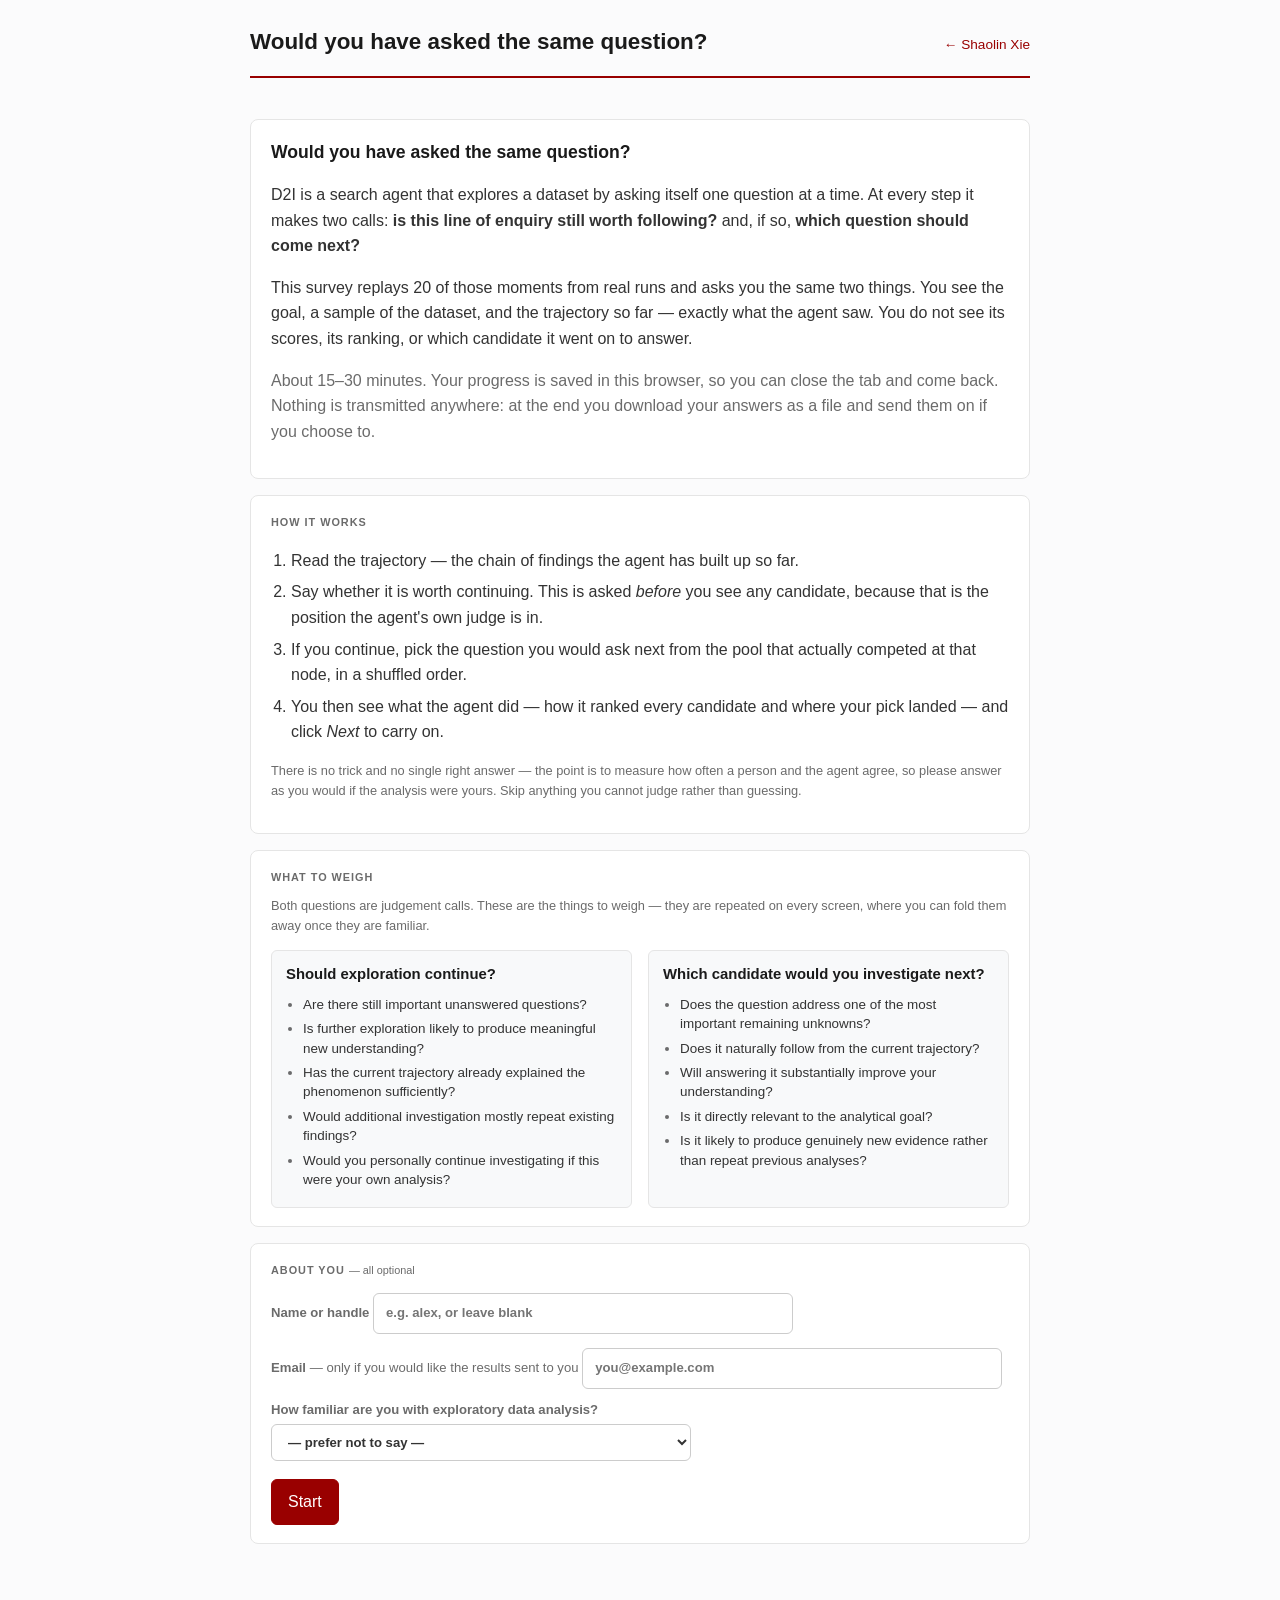
==== commit 37104ffb: "added survey user guidelines" ====
--- a/survey/index.html
+++ b/survey/index.html
@@ -136,6 +136,45 @@
 }
 /* The answer controls are not part of the option list, so they are set apart from it. */
 .actions { margin-top: 16px; padding-top: 14px; border-top: 1px solid var(--line); }
+
+/* The criteria to weigh. Set as a quiet inset rather than as body text: it is a checklist to
+   glance down, not another paragraph competing with the candidates for attention. */
+details.guide {
+  border: 1px solid var(--line); border-top: 1px solid var(--line);
+  background: var(--soft); border-radius: 6px; padding: 9px 13px; margin-bottom: 14px;
+}
+details.guide > summary {
+  cursor: pointer; list-style: none; color: var(--muted);
+  font-size: .76rem; font-weight: 700; letter-spacing: .04em; text-transform: uppercase;
+}
+details.guide > summary::-webkit-details-marker { display: none; }
+/* A border triangle rather than a ▾ glyph: the arrow characters fall back inconsistently
+   across the fonts this page asks for, and one of them rendered as a dash. */
+details.guide > summary::after {
+  content: ""; display: inline-block; margin-left: 7px; vertical-align: middle;
+  border: 4px solid transparent; border-top-color: currentColor;
+  transform: translateY(2px); transition: transform .15s ease;
+}
+details.guide[open] > summary::after { transform: translateY(-2px) rotate(180deg); }
+details.guide > summary:hover { color: var(--accent); }
+details.guide ul { margin: 9px 0 1px; padding-left: 17px; }
+details.guide li {
+  font-size: .84rem; color: var(--ink); line-height: 1.45; margin-bottom: 5px;
+}
+details.guide li::marker { color: var(--muted); }
+
+/* The same criteria on the intro, laid out side by side so the two decisions are visibly
+   two different judgements rather than one long list. */
+.guides { display: grid; gap: 16px; margin-top: 12px; }
+@media (min-width: 720px) { .guides { grid-template-columns: 1fr 1fr; } }
+.guides > div {
+  background: var(--soft); border: 1px solid var(--line);
+  border-radius: 6px; padding: 12px 14px;
+}
+.guide-ask { font-weight: 600; color: var(--head); font-size: .93rem; }
+.guides ul { margin: 8px 0 0; padding-left: 17px; }
+.guides li { font-size: .84rem; line-height: 1.45; margin-bottom: 5px; }
+.guides li::marker { color: var(--muted); }
 .row { display: flex; gap: 10px; flex-wrap: wrap; align-items: center; }
 
 button {
@@ -452,6 +491,20 @@
       </div>
 
       <div class="card">
+        <div class="eyebrow">What to weigh</div>
+        <p class="hint" style="margin-top:0">Both questions are judgement calls. These are the
+        things to weigh — they are repeated on every screen, where you can fold them away once
+        they are familiar.</p>
+        <div class="guides">
+          ${["stop", "pick"].map(k => `
+            <div>
+              <div class="guide-ask">${esc(GUIDE[k].ask)}</div>
+              <ul>${GUIDE[k].points.map(p => `<li>${esc(p)}</li>`).join("")}</ul>
+            </div>`).join("")}
+        </div>
+      </div>
+
+      <div class="card">
         <div class="eyebrow">About you <span class="muted" style="text-transform:none;letter-spacing:0;font-weight:400">— all optional</span></div>
         <label class="field">Name or handle
           <input type="text" id="name" placeholder="e.g. alex, or leave blank" autocomplete="off"></label>
@@ -555,6 +608,48 @@
       <div class="scroll"><table class="sample">
         <thead><tr>${head}</tr></thead><tbody>${body}</tbody></table></div>
     </div>`;
+}
+
+/* What a respondent is asked to weigh, for each of the two decisions. Stated once here and
+   rendered both in the intro (in full, before anyone starts) and on every decision screen
+   (collapsible, as a reminder) — so the wording a respondent judges against cannot drift
+   between the two places. */
+const GUIDE = {
+  pick: {
+    ask: "Which candidate would you investigate next?",
+    points: [
+      "Does the question address one of the most important remaining unknowns?",
+      "Does it naturally follow from the current trajectory?",
+      "Will answering it substantially improve your understanding?",
+      "Is it directly relevant to the analytical goal?",
+      "Is it likely to produce genuinely new evidence rather than repeat previous analyses?",
+    ],
+  },
+  stop: {
+    ask: "Should exploration continue?",
+    points: [
+      "Are there still important unanswered questions?",
+      "Is further exploration likely to produce meaningful new understanding?",
+      "Has the current trajectory already explained the phenomenon sufficiently?",
+      "Would additional investigation mostly repeat existing findings?",
+      "Would you personally continue investigating if this were your own analysis?",
+    ],
+  },
+};
+
+/* The same five points are put on all 20 screens, so they are collapsible: open by default,
+   and once a respondent closes them they stay closed. Guidance that cannot be dismissed
+   stops being read and just adds to the wall of text it was meant to help with. */
+const GUIDE_KEY = "d2i-survey-guide-open";
+const guideOpen = () => localStorage.getItem(GUIDE_KEY) !== "0";
+
+function guide(kind) {
+  const g = GUIDE[kind];
+  return `
+    <details class="guide"${guideOpen() ? " open" : ""}>
+      <summary>When making your decision, consider…</summary>
+      <ul>${g.points.map(p => `<li>${esc(p)}</li>`).join("")}</ul>
+    </details>`;
 }
 
 /* Everything the respondent consults but does not act on: the goal, the sample rows and the
@@ -594,8 +689,9 @@
     // recorded — which matters more here, since "stop here" ends the decision outright.
     body += `
       <div class="card">
-        <div class="ask">Is this line of enquiry worth continuing?</div>
+        <div class="ask">${esc(GUIDE.stop.ask)}</div>
         <div class="ask-sub">Judge it on the trajectory alone — the candidate questions come next.</div>
+        ${guide("stop")}
         ${[["continue", "Keep exploring", "this line still has somewhere useful to go"],
            ["terminate", "Stop here", "the line is spent — further questions would add little"]]
           .map(([act, label, why], i) => `
@@ -618,9 +714,10 @@
   } else {
     body += `
       <div class="card">
-        <div class="ask">Which question should be asked next?</div>
+        <div class="ask">${esc(GUIDE.pick.ask)}</div>
         <div class="ask-sub">These are the ${d.candidates.length} candidates that competed at this
           node, in a random order.</div>
+        ${guide("pick")}
         ${d.candidates.map(c => `
           <button class="cand" data-slot="${c.slot}">
             <span class="n">${c.slot}</span>
@@ -644,6 +741,9 @@
     <div class="col-ask">${body}</div>
   </div>`));
   app.querySelectorAll("[data-act]").forEach(b => b.onclick = () => act(b.dataset.act, d));
+  // Remember whether the guidance is wanted, so the choice survives the next 19 screens.
+  const g = app.querySelector("details.guide");
+  if (g) g.ontoggle = () => localStorage.setItem(GUIDE_KEY, g.open ? "1" : "0");
 
   // Both stages select the same way; `key` is the attribute that distinguishes them, so
   // `sel` means "slot" while picking a question and "0 = continue, 1 = terminate" while
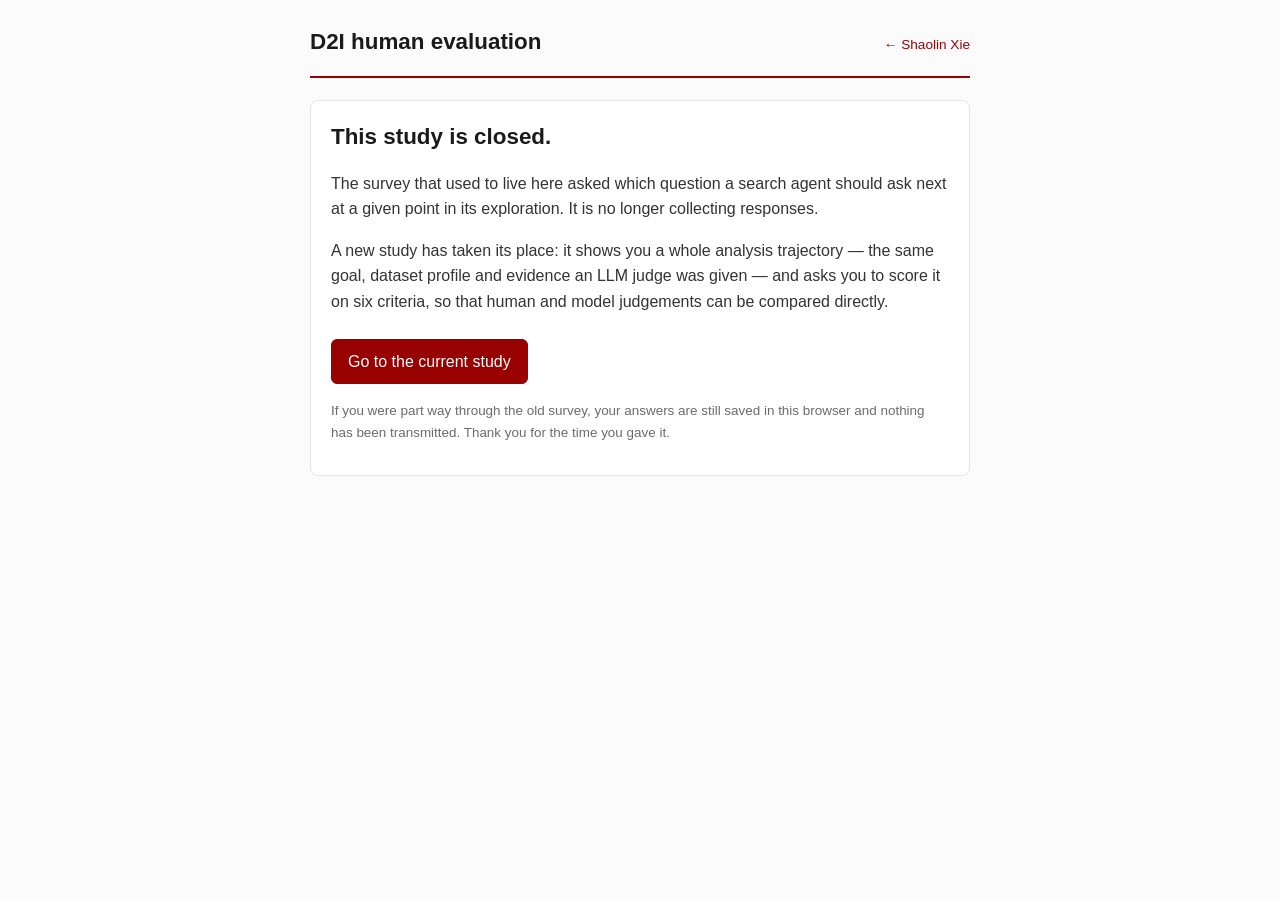
==== commit 369ccde7: "added new survey for scoring" ====
--- a/survey/index.html
+++ b/survey/index.html
@@ -3,1439 +3,59 @@
 <head>
 <meta charset="UTF-8">
 <meta name="viewport" content="width=device-width, initial-scale=1.0">
-<title>Would you have asked the same question? — D2I human evaluation</title>
-<meta name="description" content="A short survey: given a data-analysis trajectory, which question would you ask next? Your answers are compared against the D2I search agent.">
+<title>This study is closed — D2I human evaluation</title>
+<meta name="description" content="The candidate-selection survey is closed. A new study, rating whole trajectories against an LLM judge, is open in its place.">
 <meta name="robots" content="noindex, follow">
 <style>
-/* The site's palette (css/style.css) — cardinal and gold, Arial — on a survey layout that
-   has to hold long questions and a scoring table, so it is narrower and quieter than the
-   home page. Self-contained: this page is served on its own, without the site nav. */
 :root {
   --ink: #333; --head: #1a1a1a; --muted: #6b6b6b; --line: #e5e5e5; --soft: #f8f9fa;
-  --card: #fff; --bg: #fbfbfc; --accent: #990000; --accent-soft: #f6ecec; --gold: #FFCC00;
-  --ok: #1a7a4c; --warn: #a35a00; --radius: 8px;
+  --card: #fff; --bg: #fbfbfc; --accent: #990000; --radius: 8px;
 }
 * { box-sizing: border-box; }
 body {
   margin: 0; background: var(--bg); color: var(--ink);
   font-family: Arial, Helvetica, sans-serif; line-height: 1.6;
 }
-.wrap { max-width: 820px; margin: 0 auto; padding: 24px 20px 90px; }
-/* The decision screen only. Prose screens (intro, results) stay at 820px, which is about as
-   wide as a paragraph should be read; the decision screen is not prose but two panels side
-   by side, so it is given room rather than stacking ~240 words into one tall column. */
-.wrap.wide { max-width: 1280px; }
+.wrap { max-width: 700px; margin: 0 auto; padding: 24px 20px 80px; }
 a { color: var(--accent); text-decoration: none; }
 a:hover { text-decoration: underline; }
-h1, h2, h3 { color: var(--head); margin-top: 0; margin-bottom: .5rem; font-weight: 600; }
-h1 { font-size: 1.4rem; }
-h2 { font-size: 1.1rem; }
-
+h1 { color: var(--head); font-size: 1.4rem; margin: 0 0 .5rem; font-weight: 600; }
 header.top {
-  display: flex; align-items: baseline; justify-content: space-between;
-  gap: 12px; flex-wrap: wrap; border-bottom: 2px solid var(--accent); padding-bottom: 8px;
+  display: flex; align-items: baseline; justify-content: space-between; gap: 12px;
+  flex-wrap: wrap; border-bottom: 2px solid var(--accent); padding-bottom: 8px;
+  margin-bottom: 22px;
 }
 header.top .home { font-size: .85rem; }
-.counter { font-size: .85rem; color: var(--muted); }
-.bar { height: 5px; background: var(--line); border-radius: 99px; overflow: hidden; margin: 14px 0 22px; }
-.bar > i { display: block; height: 100%; background: var(--accent); transition: width .25s ease; }
-
 .card {
   background: var(--card); border: 1px solid var(--line); border-radius: var(--radius);
-  padding: 18px 20px; margin-bottom: 16px;
+  padding: 18px 20px;
 }
-
-/* The decision screen: context on the left, the question being asked on the right.
-   Single column below the breakpoint, in the same order — context first, then the ask —
-   so nothing depends on the two panels being side by side. */
-/* `minmax(0, 1fr)` even in the single-column case: a grid item defaults to `min-width: auto`,
-   which lets the 46-column sample table size the whole column to its content and push the
-   page sideways. The 0 minimum is what keeps the table scrolling inside its own card. */
-.split { display: grid; grid-template-columns: minmax(0, 1fr); gap: 16px; align-items: start; }
-.split > .col-ctx > .card:last-child,
-.split > .col-ask > .card:last-child { margin-bottom: 0; }
-
-@media (min-width: 1040px) {
-  .split { grid-template-columns: minmax(0, 1fr) minmax(0, 1.08fr); gap: 20px; }
-  /* Each panel scrolls with the page, but sticks once its own top passes the viewport, so
-     the candidate list and the trajectory it is being judged against stay together however
-     unequal their heights are. */
-  .split > .col-ctx, .split > .col-ask {
-    position: sticky; top: 16px;
-    max-height: calc(100vh - 32px); overflow-y: auto; overscroll-behavior: contain;
-  }
-  /* The scrollbar would otherwise sit hard against the card edge. */
-  .split > .col-ctx { padding-right: 4px; }
+.btn {
+  display: inline-block; margin-top: 8px; padding: 9px 16px; border-radius: 6px;
+  background: var(--accent); color: #fff; border: 1px solid var(--accent);
 }
-.eyebrow {
-  font-size: .68rem; font-weight: 700; letter-spacing: .09em; text-transform: uppercase;
-  color: var(--muted); margin-bottom: 10px;
-}
-.goal { font-size: 1rem; color: var(--head); }
-.cols { margin-top: 10px; display: flex; flex-wrap: wrap; gap: 6px; }
-.col {
-  font-size: .75rem; padding: 2px 9px; border-radius: 99px;
-  background: var(--accent-soft); color: var(--accent);
-}
-
-/* The trajectory: a vertical spine, the current node highlighted.
-
-   A step carries four different kinds of text, and the point of the styling is that they
-   should never be mistaken for each other:
-
-     .meta     where you are      — a small caps label and the operator as a pill
-     .q        what was asked     — italic, quiet: it is context, not the finding
-     .finding  what was found     — the payload, and the only thing set in full ink
-     .stat     the evidence       — monospace in a chip, so numbers read as numbers
-
-   Only one of the four is dark. Making them all legible-but-grey is what made the panel
-   read as a wall. */
-.step { border-left: 2px solid var(--line); padding: 0 0 18px 18px; margin-left: 4px; position: relative; }
-.step:last-child { padding-bottom: 0; }
-.step::before {
-  content: ""; position: absolute; left: -5px; top: 7px; width: 8px; height: 8px;
-  border-radius: 99px; background: var(--line);
-}
-.step.head::before {
-  background: var(--accent); box-shadow: 0 0 0 3px var(--accent-soft);
-}
-/* Deliberately *not* the uppercase treatment `.eyebrow` uses: that is the card-title voice,
-   and reusing it here made two ranks of heading compete inside one card. The pill carries
-   the structure; this is just a whereabouts note. */
-.step .meta {
-  display: flex; align-items: center; gap: 8px; flex-wrap: wrap;
-  font-size: .74rem; color: var(--muted); margin-bottom: 6px;
-}
-.step .q {
-  color: var(--muted); font-style: italic; font-size: .89rem;
-  margin-bottom: 5px; line-height: 1.5;
-}
-.step .finding { color: var(--head); }
-/* The node actually being judged. Marked by tinting the block, not by bolding the text —
-   these findings run to several lines, and a bold paragraph is harder to read, not easier. */
-.step.head {
-  background: var(--accent-soft); border-left-color: var(--accent);
-  border-radius: 0 var(--radius) var(--radius) 0;
-  padding: 10px 12px 12px 18px; margin-top: 2px;
-}
-.step.head .meta { color: var(--accent); }
-.step.head .stat { background: var(--card); }
-.step .stat {
-  display: inline-block; margin-top: 7px; padding: 1px 8px;
-  font-size: .72rem; color: var(--muted); background: var(--soft);
-  border: 1px solid var(--line); border-radius: 5px;
-  font-family: ui-monospace, SFMono-Regular, Menlo, Consolas, monospace;
-}
-
-/* The question being put, separated from the options by a rule rather than by spacing alone
-   — the one place on the screen where the eye should stop first. */
-.ask { font-weight: 700; color: var(--head); margin-bottom: 4px; font-size: 1.06rem; }
-.ask-sub {
-  font-size: .84rem; color: var(--muted);
-  padding-bottom: 12px; margin-bottom: 14px; border-bottom: 1px solid var(--line);
-}
-/* The answer controls are not part of the option list, so they are set apart from it. */
-.actions { margin-top: 16px; padding-top: 14px; border-top: 1px solid var(--line); }
-
-/* The criteria to weigh. Set as a quiet inset rather than as body text: it is a checklist to
-   glance down, not another paragraph competing with the candidates for attention. */
-details.guide {
-  border: 1px solid var(--line); border-top: 1px solid var(--line);
-  background: var(--soft); border-radius: 6px; padding: 9px 13px; margin-bottom: 14px;
-}
-details.guide > summary {
-  cursor: pointer; list-style: none; color: var(--muted);
-  font-size: .76rem; font-weight: 700; letter-spacing: .04em; text-transform: uppercase;
-}
-details.guide > summary::-webkit-details-marker { display: none; }
-/* A border triangle rather than a ▾ glyph: the arrow characters fall back inconsistently
-   across the fonts this page asks for, and one of them rendered as a dash. */
-details.guide > summary::after {
-  content: ""; display: inline-block; margin-left: 7px; vertical-align: middle;
-  border: 4px solid transparent; border-top-color: currentColor;
-  transform: translateY(2px); transition: transform .15s ease;
-}
-details.guide[open] > summary::after { transform: translateY(-2px) rotate(180deg); }
-details.guide > summary:hover { color: var(--accent); }
-details.guide ul { margin: 9px 0 1px; padding-left: 17px; }
-details.guide li {
-  font-size: .84rem; color: var(--ink); line-height: 1.45; margin-bottom: 5px;
-}
-details.guide li::marker { color: var(--muted); }
-
-/* The same criteria on the intro, laid out side by side so the two decisions are visibly
-   two different judgements rather than one long list. */
-.guides { display: grid; gap: 16px; margin-top: 12px; }
-@media (min-width: 720px) { .guides { grid-template-columns: 1fr 1fr; } }
-.guides > div {
-  background: var(--soft); border: 1px solid var(--line);
-  border-radius: 6px; padding: 12px 14px;
-}
-.guide-ask { font-weight: 600; color: var(--head); font-size: .93rem; }
-.guides ul { margin: 8px 0 0; padding-left: 17px; }
-.guides li { font-size: .84rem; line-height: 1.45; margin-bottom: 5px; }
-.guides li::marker { color: var(--muted); }
-.row { display: flex; gap: 10px; flex-wrap: wrap; align-items: center; }
-
-button {
-  font: inherit; color: var(--ink); background: var(--card); border: 1px solid #ccc;
-  border-radius: 6px; padding: 9px 16px; cursor: pointer; transition: .12s;
-}
-button:hover:not(:disabled) { border-color: var(--accent); color: var(--accent); }
-button.primary { background: var(--accent); border-color: var(--accent); color: #fff; }
-button.primary:hover:not(:disabled) { background: #7a0000; color: #fff; }
-button:disabled { opacity: .45; cursor: not-allowed; }
-button.ghost { color: var(--muted); border-color: transparent; }
-button.ghost:hover:not(:disabled) { border-color: #ccc; }
-kbd {
-  font: .7rem ui-monospace, SFMono-Regular, Menlo, Consolas, monospace;
-  border: 1px solid #ccc; border-bottom-width: 2px; border-radius: 4px;
-  padding: 1px 5px; color: var(--muted); margin-right: 6px;
-}
-
-/* one candidate question */
-.cand {
-  display: flex; gap: 12px; align-items: flex-start; width: 100%; text-align: left;
-  padding: 11px 14px; margin-bottom: 7px; line-height: 1.5;
-}
-.cand:hover:not(:disabled) { background: var(--accent-soft); }
-.cand.sel { border-color: var(--accent); background: var(--accent-soft); }
-.cand .n {
-  flex: none; width: 23px; height: 23px; border-radius: 99px; background: var(--soft);
-  border: 1px solid var(--line); font-size: .78rem; display: grid; place-items: center; margin-top: 1px;
-}
-.cand.sel .n { background: var(--accent); border-color: var(--accent); color: #fff; }
-.cand .grow { flex: 1; }
-.tag {
-  font-size: .7rem; padding: 1px 7px; border-radius: 99px; background: var(--soft);
-  border: 1px solid var(--line); color: var(--muted); margin-right: 8px; white-space: nowrap;
-}
-
-input[type=text], input[type=email], textarea, select {
-  font: inherit; color: var(--ink); background: #fff; border: 1px solid #ccc;
-  border-radius: 6px; padding: 9px 12px; margin: 4px 0 10px; width: 100%; max-width: 420px;
-}
-label.field { display: block; font-size: .82rem; color: var(--muted); font-weight: 600; }
-.hint { font-size: .8rem; color: var(--muted); margin-top: 12px; }
-.err { color: var(--accent); font-size: .85rem; margin-top: 10px; font-weight: 600; }
-
-/* the dataset sample above every question: a few real rows, so the goal and the candidate
-   questions can be read against the data they are about. Its own card, so the goal is not
-   read as a caption for the table. */
-.sample-head {
-  display: flex; align-items: baseline; justify-content: space-between; gap: 10px;
-  flex-wrap: wrap;
-}
-table.sample { font-size: .8rem; margin-top: 6px; }
-table.sample th, table.sample td { white-space: nowrap; text-align: left; }
-table.sample td.num, table.sample th.num { text-align: right; font-variant-numeric: tabular-nums; }
-table.sample tbody tr:last-child td { border-bottom: none; }
-table.sample tbody td { color: var(--head); }
-
-table { border-collapse: collapse; width: 100%; font-size: .85rem; margin-top: 10px; }
-th, td { text-align: right; padding: 6px 8px; border-bottom: 1px solid var(--line); }
-th { font-size: .7rem; text-transform: uppercase; letter-spacing: .05em; color: var(--muted); }
-td.q, th.q { text-align: left; }
-tr.picked td { background: #fffbe6; font-weight: 600; }
-tr.top td { color: var(--head); }
-.mono { font-family: ui-monospace, SFMono-Regular, Menlo, Consolas, monospace; }
-.ok { color: var(--ok); font-weight: 600; }
-.warn { color: var(--warn); font-weight: 600; }
-.muted { color: var(--muted); }
-/* Horizontally scrollable, with shadows that appear only on the side there is more to see.
-   Purely CSS: the two `local` gradients are painted with the content and slide away as it
-   scrolls, uncovering the fixed `scroll` shadows underneath. Without this a 46-column
-   sample just looks cut off at the card edge. */
-.scroll {
-  overflow-x: auto;
-  background:
-    linear-gradient(to right, var(--card) 40%, rgba(255, 255, 255, 0)) left center,
-    linear-gradient(to left, var(--card) 40%, rgba(255, 255, 255, 0)) right center,
-    radial-gradient(farthest-side at 0 50%, rgba(0, 0, 0, .13), rgba(0, 0, 0, 0)) left center,
-    radial-gradient(farthest-side at 100% 50%, rgba(0, 0, 0, .13), rgba(0, 0, 0, 0)) right center;
-  background-repeat: no-repeat;
-  background-size: 34px 100%, 34px 100%, 13px 100%, 13px 100%;
-  background-attachment: local, local, scroll, scroll;
-}
-
-.tiles { display: flex; flex-wrap: wrap; gap: 12px; margin: 14px 0 4px; }
-.tile {
-  flex: 1 1 150px; border: 1px solid var(--line); border-radius: var(--radius);
-  padding: 12px 14px; background: var(--soft);
-}
-.tile .big { font-size: 1.6rem; font-weight: 700; color: var(--accent); line-height: 1.2; }
-.tile .lbl { font-size: .74rem; color: var(--muted); text-transform: uppercase; letter-spacing: .05em; }
-.tile .lbl.mono { text-transform: none; letter-spacing: 0; opacity: .8; margin-top: 4px; }
-
-/* The group headers inside the results table ("Selection alignment"). */
-th.grp {
-  text-align: left; background: var(--soft); color: var(--head);
-  font-size: .74rem; text-transform: uppercase; letter-spacing: .05em;
-}
-h3 { font-size: .95rem; color: var(--head); margin: 22px 0 6px; }
-
-details { border-top: 1px solid var(--line); padding: 10px 0; }
-details summary { cursor: pointer; font-size: .9rem; color: var(--head); }
-ol.steps { padding-left: 20px; } ol.steps li { margin-bottom: 6px; }
+.btn:hover { background: #7a0000; text-decoration: none; }
+.hint { font-size: .84rem; color: var(--muted); }
 </style>
 </head>
 <body>
 <div class="wrap">
   <header class="top">
-    <h1 id="title">D2I human evaluation</h1>
-    <span class="home" id="nav"></span>          <!-- filled by navLink(), which depends on the screen -->
+    <h1>D2I human evaluation</h1>
+    <span class="home"><a href="../index.html">← Shaolin Xie</a></span>
   </header>
-  <div class="counter" id="counter"></div>
-  <div class="bar" id="barwrap" style="visibility:hidden"><i id="prog" style="width:0"></i></div>
-  <div id="app"><p class="muted">Loading the survey…</p></div>
+
+  <div class="card">
+    <h1>This study is closed.</h1>
+    <p>The survey that used to live here asked which question a search agent should ask next
+    at a given point in its exploration. It is no longer collecting responses.</p>
+    <p>A new study has taken its place: it shows you a whole analysis trajectory — the same
+    goal, dataset profile and evidence an LLM judge was given — and asks you to score it on
+    six criteria, so that human and model judgements can be compared directly.</p>
+    <p><a class="btn" href="../trajectory-survey/">Go to the current study</a></p>
+    <p class="hint">If you were part way through the old survey, your answers are still saved
+    in this browser and nothing has been transmitted. Thank you for the time you gave it.</p>
+  </div>
 </div>
-
-<!-- The scoring. A plain script, not a module: survey/tests/run_metrics.mjs `require`s the
-     same file to prove the browser and the offline analysis agree cell for cell, and a
-     module would make that indirection harder for no gain. Deploying index.html without
-     this file leaves the completion page with no results. -->
-<script src="metrics.js"></script>
-<script>
-/* ------------------------------------------------------------------ helpers */
-const $ = (h) => { const t = document.createElement("template"); t.innerHTML = h.trim(); return t.content.firstChild; };
-const esc = (s) => String(s ?? "").replace(/[&<>"]/g, c => ({"&":"&amp;","<":"&lt;",">":"&gt;",'"':"&quot;"}[c]));
-const app = document.getElementById("app");
-
-const KEY = "d2i-survey-v1";          // one saved response per browser, bumped if the schema moves
-
-/* Where Submit posts: the /exec URL of the Apps Script in survey/apps_script/, which appends
-   to a Google Sheet and mails the response on. Left empty the button does not appear at all
-   and the closing screen offers only the download — so the page is correct both before the
-   script is deployed and after, and a half-configured endpoint can never silently eat a
-   response. */
-const ENDPOINT = "";
-
-/* ------------------------------------------------------------------ state
-   `survey` is the public bundle; `truth` is fetched only once the last decision is locked in,
-   so the answer key is not sitting in the tab while the questions are still being answered.
-   `R` is the response under construction — mirrored into localStorage after every verdict,
-   which is what makes a reload or a closed laptop non-fatal. */
-let survey = null, truth = null, R = null;
-let stage = "stop", sel = null, screen = "intro", lastStop = null, err = "";
-/* A note typed on the stop screen. The pick screen has its own box, so if both are filled
-   the later one wins — the same precedence as the CLI's `note = note2 or note`. */
-let stopNote = "";
-/* Set while the model's answer to the decision just judged is on screen; cleared by Next. */
-let revealed = null;
-
-const decisions = () => survey.decisions;
-const judged = () => new Set(R.verdicts.map(v => v.decision));
-const nextIndex = () => decisions().findIndex(d => !judged().has(d.id));
-
-function save() { try { localStorage.setItem(KEY, JSON.stringify(R)); } catch (e) {} }
-
-/* A submission id, minted once per response. The submit path can legitimately send the same
-   response twice — see submit() — so the receiving script needs something stable to
-   recognise the second copy by. */
-function uuid() {
-  if (window.crypto && crypto.randomUUID) return crypto.randomUUID();
-  return "r-" + Date.now().toString(36) + "-" + Math.random().toString(36).slice(2, 10);
-}
-
-function fresh(respondent) {
-  return {
-    id: uuid(),
-    survey: {built_at: survey.meta.built_at, seed: survey.meta.seed, n_decisions: survey.meta.n_decisions},
-    respondent,
-    started_at: new Date().toISOString(),
-    finished_at: null,
-    submitted_at: null,
-    user_agent: navigator.userAgent,
-    verdicts: [],
-  };
-}
-
-/* One verdict, shaped like human_trajectory_eval.make_verdict — minus `true_index`, which
-   this page genuinely cannot compute: the shuffle that maps a slot back to a candidate is
-   only in the private bundle. score_survey.py resolves it at scoring time. */
-function record(decision, terminate, slot, choice, note) {
-  const v = {
-    decision: decision.id,
-    terminate: terminate === undefined ? null : terminate,
-    slot: slot === undefined ? null : slot,
-    choice: choice,
-    note: (note || "").trim(),
-    ts: new Date().toISOString(),
-  };
-  R.verdicts.push(v);
-  save();
-  return v;
-}
-
-/* A decision is finished: show the model's ranking if this build reveals as it goes,
-   otherwise go straight on. Every path that records a verdict ends here, so the two modes
-   cannot diverge. */
-function advance(decision, verdict) {
-  if (!survey.meta.feedback) return begin();
-  // Feedback is on, so a reveal is always shown — even when the key is missing, where the
-  // screen says so. Skipping silently is indistinguishable from a broken Submit button.
-  revealed = {d: decision, phase: "pick", v: verdict, missing: !(truth && truth[decision.id])};
-  return render();
-}
-
-/* The stop answer is given, but nothing is written yet: the two questions still produce ONE
-   verdict, so it is recorded once the whole decision is done. Reveal how the search actually
-   ruled on stopping, then go on to the candidates.
-
-   Showing this before the candidate question is a deliberate departure from the CLI, which
-   holds both halves back until the end precisely so that learning the search continued here
-   cannot tilt the pick that follows. Answering the candidate question at every node — rather
-   than ending the decision on "terminate" — is what makes it worth the trade: it doubles the
-   picks the sample yields. `report()` already flags feedback-driven dependence in its
-   footnote, and that caveat now covers this too. */
-function afterStop(decision) {
-  if (survey.meta.feedback) {
-    revealed = {d: decision, phase: "stop", terminate: lastStop,
-                missing: !(truth && truth[decision.id])};
-    return render();
-  }
-  return toCandidates(decision);
-}
-
-/* Leave the stop reveal. Every node that offers candidates now asks for one, whether the
-   respondent said continue or terminate; a node with none is finished here. */
-function toCandidates(decision) {
-  revealed = null;
-  if (decision.candidates.length) {
-    stage = "pick"; sel = null;
-    return render();
-  }
-  record(decision, lastStop, null, lastStop ? "t" : "c", stopNote);
-  return begin();
-}
-
-/* ------------------------------------------------------------------ chrome */
-
-/* The header link. The opening screen is the survey's front page, so from anywhere else the
-   link goes back to it — never discarding an answer, since everything is already saved and
-   that screen offers Resume. On the opening screen itself there is nothing to go back to,
-   so it becomes the way out to the rest of the site. */
-function navLink() {
-  const nav = document.getElementById("nav");
-  if (!nav) return;
-  if (screen === "intro" || !R) {
-    nav.innerHTML = `<a href="../index.html">← Shaolin Xie</a>`;
-    return;
-  }
-  nav.innerHTML = `<a href="#" id="back">← Back to the start</a>`;
-  document.getElementById("back").onclick = (e) => {
-    e.preventDefault();
-    screen = "intro";
-    render();
-  };
-}
-
-function chrome() {
-  navLink();
-  // Only the decision screen goes two-column, so only it gets the wider container. A reveal
-  // is a single card and reads as prose, so it stays in the narrow measure.
-  document.querySelector(".wrap").classList.toggle(
-    "wide", screen === "judge" && !!R && !revealed && nextIndex() >= 0);
-  const c = document.getElementById("counter"), bar = document.getElementById("barwrap");
-  if (screen !== "judge" || !R) { c.textContent = ""; bar.style.visibility = "hidden"; return; }
-  const done = R.verdicts.length, total = decisions().length, i = nextIndex();
-  bar.style.visibility = "visible";
-  // While a reveal is up, `nextIndex` already points past it — the header should still name
-  // the decision on screen, which is the one just answered.
-  const shown = revealed ? decisions().findIndex(x => x.id === revealed.d.id) : i;
-  c.textContent = revealed
-                ? `Decision ${shown + 1} of ${total}`
-                  // The stop reveal sits mid-decision — the candidate question still follows.
-                  + (revealed.phase === "stop" ? "" : " — answered")
-                : i >= 0 ? `Decision ${i + 1} of ${total}`
-                : `${done} of ${total} answered`;
-  document.getElementById("prog").style.width = (100 * done / Math.max(1, total)) + "%";
-}
-
-/* ------------------------------------------------------------------ intro */
-function renderIntro() {
-  const m = survey.meta;
-  const resume = R && R.verdicts.length && nextIndex() >= 0;
-  app.innerHTML = "";
-  app.append($(`
-    <div>
-      <div class="card">
-        <h2>${esc(m.title)}</h2>
-        <p>D2I is a search agent that explores a dataset by asking itself one question at a
-        time. At every step it makes two calls: <strong>is this line of enquiry still worth
-        following?</strong> and, if so, <strong>which question should come next?</strong></p>
-        <p>This survey replays ${m.n_decisions} of those moments from real runs and asks you
-        the same two things. You see the goal, a sample of the dataset, and the trajectory so
-        far — exactly what the agent saw. You do not see its scores, its ranking, or which
-        candidate it went on to answer.</p>
-        <p class="muted">About ${Math.max(3, Math.round(m.n_decisions * 0.75))}–${Math.round(m.n_decisions * 1.5)} minutes.
-        Your progress is saved in this browser, so you can close the tab and come back.
-        Nothing is transmitted anywhere: at the end you download your answers as a file and
-        send them on if you choose to.</p>
-      </div>
-
-      <div class="card">
-        <div class="eyebrow">How it works</div>
-        <ol class="steps">
-          <li>Read the trajectory — the chain of findings the agent has built up so far.</li>
-          <li>Say whether it is worth continuing. This is asked <em>before</em> you see any
-              candidate, because that is the position the agent's own judge is in.</li>
-          <li>If you continue, pick the question you would ask next from the pool that
-              actually competed at that node, in a shuffled order.</li>
-          ${survey.meta.feedback ? `<li>You then see what the agent did — how it ranked every
-              candidate and where your pick landed — and click <em>Next</em> to carry on.</li>` : ""}
-        </ol>
-        <p class="hint">There is no trick and no single right answer — the point is to measure
-        how often a person and the agent agree, so please answer as you would if the analysis
-        were yours. Skip anything you cannot judge rather than guessing.</p>
-      </div>
-
-      <div class="card">
-        <div class="eyebrow">What to weigh</div>
-        <p class="hint" style="margin-top:0">Both questions are judgement calls. These are the
-        things to weigh — they are repeated on every screen, where you can fold them away once
-        they are familiar.</p>
-        <div class="guides">
-          ${["stop", "pick"].map(k => `
-            <div>
-              <div class="guide-ask">${esc(GUIDE[k].ask)}</div>
-              <ul>${GUIDE[k].points.map(p => `<li>${esc(p)}</li>`).join("")}</ul>
-            </div>`).join("")}
-        </div>
-      </div>
-
-      <div class="card">
-        <div class="eyebrow">About you <span class="muted" style="text-transform:none;letter-spacing:0;font-weight:400">— all optional</span></div>
-        <label class="field">Name or handle
-          <input type="text" id="name" placeholder="e.g. alex, or leave blank" autocomplete="off"></label>
-        <label class="field">Email <span class="muted" style="font-weight:400">— only if you would like the results sent to you</span>
-          <input type="email" id="email" placeholder="you@example.com" autocomplete="off"></label>
-        <label class="field">How familiar are you with exploratory data analysis?
-          <select id="background">
-            <option value="">— prefer not to say —</option>
-            <option value="daily">I do it regularly (analyst, data scientist, researcher)</option>
-            <option value="some">Some experience</option>
-            <option value="little">Little or none</option>
-          </select></label>
-        <div class="row" style="margin-top:8px">
-          <button class="primary" id="go">${resume ? "Resume" : "Start"}</button>
-          ${resume ? `<span class="muted">${R.verdicts.length} of ${decisions().length} already answered</span>
-                      <button class="ghost" id="restart">Start over</button>` : ""}
-        </div>
-        ${err ? `<div class="err">${esc(err)}</div>` : ""}
-      </div>
-    </div>`));
-
-  if (R && R.respondent) {
-    document.getElementById("name").value = R.respondent.name || "";
-    document.getElementById("email").value = R.respondent.email || "";
-    document.getElementById("background").value = R.respondent.background || "";
-  }
-  document.getElementById("go").onclick = () => {
-    const respondent = {
-      name: document.getElementById("name").value.trim(),
-      email: document.getElementById("email").value.trim(),
-      background: document.getElementById("background").value,
-    };
-    if (!R || !R.verdicts.length) R = fresh(respondent);
-    else R.respondent = respondent;
-    save();
-    screen = "judge"; begin();
-  };
-  const rs = document.getElementById("restart");
-  if (rs) rs.onclick = () => {
-    if (!confirm("Discard your answers so far and start again?")) return;
-    R = null; localStorage.removeItem(KEY); render();
-  };
-}
-
-/* ------------------------------------------------------------------ judging */
-function begin() {
-  const d = decisions()[nextIndex()];
-  stage = d && d.ask_stop ? "stop" : "pick";
-  sel = null; lastStop = null; stopNote = "";
-  render();
-}
-
-/* One cell of the data sample. Values arrive exactly as the run's report.json held them, so
-   pandas' midnight timestamps ("2010-01-01T00:00:00") are shortened back to the date they
-   stand for, and a long string is cut with the full value left on the title attribute. */
-function cell(v) {
-  if (v === null || v === undefined || v === "") return "—";
-  if (typeof v === "number") return Number.isInteger(v) ? v.toLocaleString() : String(+v.toFixed(4));
-  const s = String(v);
-  const day = /^(\d{4}-\d{2}-\d{2})T00:00:00(\.0+)?$/.exec(s);
-  return day ? day[1] : s;
-}
-
-/* The rows the agent itself was shown, from report.json's `data_sample`, keyed by run.
-   Nothing here is a tell: it is the sample dataset, not anything anyone concluded from it —
-   and reading the goal or a candidate question without seeing a row is guesswork.
-
-   Real rows say what the columns are *and* what is in them, so the column list is not shown
-   alongside them. It is still the fallback for a run whose report.json carried no
-   data_sample, where the alternative would be a goal with no schema at all. */
-function dataSample(d) {
-  const s = (survey.samples || {})[d.run];
-  if (!s || !s.rows || !s.rows.length) {
-    return d.columns && d.columns.length
-      ? `<div class="card">
-           <div class="eyebrow">The columns</div>
-           <div class="cols">${d.columns.map(c => `<span class="col">${esc(c)}</span>`).join("")}</div>
-         </div>`
-      : "";
-  }
-  const cols = s.columns && s.columns.length ? s.columns : Object.keys(s.rows[0]);
-  // Right-align a column only when every value in it is a number, so mixed or text columns
-  // are not raggedly aligned against the numeric ones.
-  const num = cols.map(c => s.rows.every(r => r[c] === null || typeof r[c] === "number"));
-  const head = cols.map((c, i) => `<th class="${num[i] ? "num" : ""}">${esc(c)}</th>`).join("");
-  const body = s.rows.map(r => `<tr>${cols.map((c, i) => {
-    const t = cell(r[c]);
-    const cut = t.length > 44 ? t.slice(0, 42) + "…" : t;
-    return `<td class="${num[i] ? "num" : ""}"${cut === t ? "" : ` title="${esc(t)}"`}>${esc(cut)}</td>`;
-  }).join("")}</tr>`).join("");
-  const shape = s.n_rows
-    ? `${s.rows.length} of ${s.n_rows.toLocaleString()} rows`
-    : `${s.rows.length} rows`;
-  return `
-    <div class="card">
-      <div class="sample-head">
-        <div class="eyebrow" style="margin-bottom:0">Sample dataset</div>
-        <span class="muted" style="font-size:.78rem">${shape}${
-          s.n_columns ? ` &nbsp;·&nbsp; ${s.n_columns} columns` : ""} &nbsp;·&nbsp; sampled</span>
-      </div>
-      <div class="scroll"><table class="sample">
-        <thead><tr>${head}</tr></thead><tbody>${body}</tbody></table></div>
-    </div>`;
-}
-
-/* What a respondent is asked to weigh, for each of the two decisions. Stated once here and
-   rendered both in the intro (in full, before anyone starts) and on every decision screen
-   (collapsible, as a reminder) — so the wording a respondent judges against cannot drift
-   between the two places. */
-const GUIDE = {
-  pick: {
-    ask: "Which candidate would you investigate next?",
-    points: [
-      "Does the question address one of the most important remaining unknowns?",
-      "Does it naturally follow from the current trajectory?",
-      "Will answering it substantially improve your understanding?",
-      "Is it directly relevant to the analytical goal?",
-      "Is it likely to produce genuinely new evidence rather than repeat previous analyses?",
-    ],
-  },
-  stop: {
-    ask: "Should exploration continue?",
-    points: [
-      "Are there still important unanswered questions?",
-      "Is further exploration likely to produce meaningful new understanding?",
-      "Has the current trajectory already explained the phenomenon sufficiently?",
-      "Would additional investigation mostly repeat existing findings?",
-      "Would you personally continue investigating if this were your own analysis?",
-    ],
-  },
-};
-
-/* The same five points are put on all 20 screens, so they are collapsible: open by default,
-   and once a respondent closes them they stay closed. Guidance that cannot be dismissed
-   stops being read and just adds to the wall of text it was meant to help with. */
-const GUIDE_KEY = "d2i-survey-guide-open";
-const guideOpen = () => localStorage.getItem(GUIDE_KEY) !== "0";
-
-function guide(kind) {
-  const g = GUIDE[kind];
-  return `
-    <details class="guide"${guideOpen() ? " open" : ""}>
-      <summary>When making your decision, consider…</summary>
-      <ul>${g.points.map(p => `<li>${esc(p)}</li>`).join("")}</ul>
-    </details>`;
-}
-
-/* Everything the respondent consults but does not act on: the goal, the sample rows and the
-   trajectory that led here. The left panel on a wide screen. */
-function trajectory(d) {
-  const last = d.path.length - 1;
-  const steps = d.path.map((s, i) => `
-    <div class="step ${i === last ? "head" : ""}">
-      <div class="meta">
-        <span class="tag">${esc(s.action)}</span>
-        <span>step ${i} · depth ${s.depth}${i === last ? " · the node being judged" : ""}</span>
-      </div>
-      ${s.question ? `<div class="q">${esc(s.question)}</div>` : ""}
-      ${s.label ? `<div class="finding">${esc(s.label)}</div>` : ""}
-      <div class="stat">${esc(s.statistic)}</div>
-    </div>`).join("");
-  // Three cards, not two: the goal, the data and the path taken through it are three
-  // different things to look at, and running them together is most of what made the panel
-  // feel like one undifferentiated block of text.
-  return `
-    <div class="card">
-      <div class="eyebrow">The analyst's goal</div>
-      <div class="goal">${esc(d.goal)}</div>
-    </div>
-    ${dataSample(d)}
-    <div class="card">
-      <div class="eyebrow">Trajectory so far &nbsp;·&nbsp; depth ${d.depth} → ${d.child_depth}</div>
-      ${steps}
-    </div>`;
-}
-
-function renderDecision(d) {
-  let body = "";
-  if (stage === "stop") {
-    // Picked and submitted exactly like a candidate, rather than acted on immediately: the
-    // two questions then read as one interface, and a mis-click is recoverable before it is
-    // recorded — which matters more here, since "stop here" ends the decision outright.
-    body += `
-      <div class="card">
-        <div class="ask">${esc(GUIDE.stop.ask)}</div>
-        <div class="ask-sub">Judge it on the trajectory alone — the candidate questions come next.</div>
-        ${guide("stop")}
-        ${[["continue", "Keep exploring", "this line still has somewhere useful to go"],
-           ["terminate", "Stop here", "the line is spent — further questions would add little"]]
-          .map(([act, label, why], i) => `
-          <button class="cand" data-stop="${i}">
-            <span class="n">${i + 1}</span>
-            <span class="grow"><span class="tag">${act}</span><strong>${label}</strong>
-              <span class="muted"> — ${why}</span></span>
-          </button>`).join("")}
-        <div class="actions">
-        <label class="field">Why? <span class="muted" style="font-weight:400">— optional, one line</span>
-          <input type="text" id="note" placeholder="e.g. the goal is already answered"></label>
-        <div class="row">
-          <button class="primary" id="submit" disabled>Submit</button>
-          <button class="ghost" data-act="skip"><kbd>S</kbd>Skip — I cannot judge this</button>
-          ${R.verdicts.length ? `<button class="ghost" data-act="undo"><kbd>U</kbd>Back</button>` : ""}
-        </div>
-        <div class="hint">Press <kbd>1</kbd> or <kbd>2</kbd> to select, <kbd>↵</kbd> to submit.</div>
-        </div>
-      </div>`;
-  } else {
-    body += `
-      <div class="card">
-        <div class="ask">${esc(GUIDE.pick.ask)}</div>
-        <div class="ask-sub">These are the ${d.candidates.length} candidates that competed at this
-          node, in a random order.</div>
-        ${guide("pick")}
-        ${d.candidates.map(c => `
-          <button class="cand" data-slot="${c.slot}">
-            <span class="n">${c.slot}</span>
-            <span class="grow"><span class="tag">${esc(c.action)}</span>${esc(c.question)}</span>
-          </button>`).join("")}
-        <div class="actions">
-        <label class="field">Why? <span class="muted" style="font-weight:400">— optional, one line</span>
-          <input type="text" id="note" placeholder="e.g. the only one that touches the second half of the goal"></label>
-        <div class="row">
-          <button class="primary" id="submit" disabled>Submit</button>
-          <button class="ghost" data-act="skip"><kbd>S</kbd>Skip — I cannot judge this</button>
-          <button class="ghost" data-act="back"><kbd>U</kbd>Back</button>
-        </div>
-        <div class="hint">Press <kbd>1</kbd>–<kbd>${d.candidates.length}</kbd> to select, <kbd>↵</kbd> to submit.</div>
-        </div>
-      </div>`;
-  }
-  app.innerHTML = "";
-  app.append($(`<div class="split">
-    <div class="col-ctx">${trajectory(d)}</div>
-    <div class="col-ask">${body}</div>
-  </div>`));
-  app.querySelectorAll("[data-act]").forEach(b => b.onclick = () => act(b.dataset.act, d));
-  // Remember whether the guidance is wanted, so the choice survives the next 19 screens.
-  const g = app.querySelector("details.guide");
-  if (g) g.ontoggle = () => localStorage.setItem(GUIDE_KEY, g.open ? "1" : "0");
-
-  // Both stages select the same way; `key` is the attribute that distinguishes them, so
-  // `sel` means "slot" while picking a question and "0 = continue, 1 = terminate" while
-  // answering the stop question.
-  const key = stage === "stop" ? "stop" : "slot";
-  app.querySelectorAll(`.cand[data-${key}]`).forEach(b => b.onclick = () => {
-    sel = Number(b.dataset[key]);
-    app.querySelectorAll(`.cand[data-${key}]`).forEach(
-      x => x.classList.toggle("sel", Number(x.dataset[key]) === sel));
-    document.getElementById("submit").disabled = false;
-  });
-
-  const s = document.getElementById("submit");
-  if (s) s.onclick = () => {
-    if (sel === null) return;
-    if (stage !== "stop") return advance(d, record(d, lastStop, sel, String(sel), noteValue() || stopNote));
-    return act(sel === 1 ? "terminate" : "continue", d);
-  };
-  window.scrollTo({top: 0, behavior: "instant"});
-}
-
-const noteValue = () => { const n = document.getElementById("note"); return n ? n.value : ""; };
-
-/* The two stages produce ONE verdict, as in the CLI, so "back" from the candidate screen
-   rewinds to the stop question without anything having been written. */
-function act(what, d) {
-  if (what === "undo") {
-    if (!R.verdicts.length) return;
-    R.verdicts.pop(); save();
-    screen = "judge"; return begin();
-  }
-  if (what === "back") {
-    if (d.ask_stop) { stage = "stop"; sel = null; return render(); }
-    return act("undo", d);
-  }
-  if (what === "skip") return advance(d, record(d, stage === "pick" ? lastStop : null, null, "s",
-                                              noteValue() || (stage === "pick" ? stopNote : "")));
-  // Continue and terminate now differ only in what they record. Both reveal how the search
-  // ruled, then both go on to the candidates — a node's pool is worth judging whether or not
-  // the respondent would have stopped there.
-  if (what === "continue" || what === "terminate") {
-    lastStop = what === "terminate";
-    stopNote = noteValue();          // read before the re-render destroys the input
-    return afterStop(d);
-  }
-}
-
-/* ------------------------------------------------------------------ the close */
-
-/* Scored here, in the browser, only after the last decision is locked in — `truth.json` is
-   requested for the first time at this point. With --no-reveal it does not exist, the fetch
-   fails, and the page falls back to a plain thank-you. */
-async function loadTruth() {
-  if (truth !== null || !survey.meta.reveal) return;
-  try {
-    const r = await fetch("data/truth.json", {cache: "no-store"});
-    truth = r.ok ? await r.json() : false;
-  } catch (e) { truth = false; }
-}
-
-/* Everything the closing screen reports, in one place.
-
-   No metric is computed here. `build_survey.py` ran `human_trajectory_eval.pick_row` once
-   per candidate slot at build time and published the result in truth.json, so a pick is
-   scored by looking its slot up; metrics.js only reduces those rows (mean, κ, weighted
-   mean, AUROC, Youden) and bootstraps a CI. That is why the number a respondent sees here
-   is the same number the offline analysis prints — there is no second implementation.
-
-   Returns null when there is no answer key to score against (`--no-reveal`). */
-function tally() {
-  if (!truth || !window.SurveyMetrics) return null;
-  const meta = (survey.meta && survey.meta.metrics) || null;
-  if (!meta) return null;
-  const rows = SurveyMetrics.rowsFor(R.verdicts, truth, decisions());
-  return {
-    rows: rows.review,
-    picks: rows.picks,
-    stops: rows.stops,
-    skipped: rows.skipped,
-    agg: SurveyMetrics.aggregate(rows, meta.table),
-    terms: SurveyMetrics.termAttribution(rows.picks, meta.terms || []),
-    criteria: SurveyMetrics.criterionAttribution(rows.stops),
-    // Judged rows are the ones the model's own judge actually ruled on and left a utility
-    // behind; the rest are inferred from the search having carried on, and are counted
-    // apart rather than pooled into the headline.
-    judged: rows.stops.filter(s => s.margin !== null && s.margin !== undefined),
-    versionMismatch: meta.version !== SurveyMetrics.VERSION,
-  };
-}
-
-/* The metric table, the two attribution tables and the two confusion matrices, as one
-   block of HTML. Shared by the closing screen and the copy/download paths. */
-function resultsHTML(t) {
-  const M = SurveyMetrics;
-  let html = M.renderTable(t.agg);
-
-  const lam = (t.rows.find(r => r.t && r.t.lambdas) || {}).t;
-  const weights = lam && lam.lambdas;
-  if (t.terms.length) {
-    html += `<h3>Which part of the score you tracked</h3>
-      <p class="hint">D2I fuses five terms. Each row re-ranks the same pools by one term alone
-        and re-scores your picks against it — so a high row is a signal you followed, whether
-        or not D2I weights it that way.</p>
-      <div class="scroll"><table><thead><tr><th>term</th><th>κ_sel</th><th>attainment</th>
-        <th>chance</th><th>D2I λ</th><th>n</th></tr></thead><tbody>`;
-    for (const a of t.terms) {
-      html += `<tr><td class="mono">${esc(a.term)}</td>
-        <td class="mono">${M.fmtValue(a.kappa, "num")}</td>
-        <td class="mono">${M.fmtValue(a.attainment, "num")}</td>
-        <td class="mono">${M.fmtValue(a.e_attainment, "num")}</td>
-        <td class="mono">${weights && weights[a.term] !== undefined ? weights[a.term] : "—"}</td>
-        <td class="mono">${a.n}</td></tr>`;
-    }
-    html += "</tbody></table></div>";
-  }
-
-  if (t.criteria.some(c => c.auroc !== null)) {
-    html += `<h3>Which part of the stop judgment you tracked</h3>
-      <p class="hint">How well each of the judge's five criteria, on its own, orders your
-        continue/stop calls. Above the aggregate utility means that criterion alone predicts
-        you better than the judge's own combination of them.</p>
-      <div class="scroll"><table><thead><tr><th>criterion</th><th>AUROC</th><th>n</th>
-        </tr></thead><tbody>`;
-    for (const c of t.criteria) {
-      html += `<tr><td class="mono">${esc(c.criterion)}</td>
-        <td class="mono">${M.fmtValue(c.auroc, "num")}</td>
-        <td class="mono">${c.n}</td></tr>`;
-    }
-    html += "</tbody></table></div>";
-  }
-
-  if (t.picks.length) {
-    html += `<h3>Action confusion</h3>
-      <p class="hint">Rows: the action D2I scored highest. Columns: the action you picked.
-        The diagonal is agreement.</p>`
-      + M.renderMatrix(M.confusion(t.picks, "top_action", "pick_action"), "D2I", "you");
-  }
-  if (t.judged.length) {
-    const conf = M.confusion(t.judged, "model", "human", ["false", "true"]);
-    conf.labels = ["continue", "terminate"];
-    html += `<h3>Stop/continue confusion</h3>
-      <p class="hint">Over the ${t.judged.length} call${t.judged.length === 1 ? "" : "s"} the
-        model's judge actually ruled on. Off-diagonal above the other says one of you would
-        have explored longer than the other.</p>`
-      + M.renderMatrix(conf, "D2I", "you");
-  }
-  return html;
-}
-
-/* Send the response to the Apps Script endpoint.
-   `{ok, confirmed, error}` — `confirmed` false means it was sent but the browser would not
-   let us read the reply, so we cannot prove it landed.
-
-   Two details make this work against Apps Script specifically. The content type is
-   text/plain, which keeps the POST a CORS "simple request": application/json would trigger
-   an OPTIONS preflight, and an Apps Script web app has no way to answer one. And the whole
-   thing is wrapped in a fallback to mode:"no-cors", because Apps Script serves the reply
-   from a redirect whose CORS headers are not guaranteed — when the read is blocked the POST
-   itself has still arrived, so retrying opaquely is right and reporting failure would be
-   wrong. That retry is why every response carries an `id` the script dedupes on. */
-/* The scored results attached to the response.
-
-   `rows`/`stops` are the per-decision records, kept so the pooled analysis can be rerun
-   offline without the browser; `summary` is the metric table as raw floats (never the
-   formatted strings), which is what `score_survey.py --check-parity` diffs against its own
-   recomputation. `table_text` is the rendered table and is deliberately NOT included here
-   — see download(). */
-/* `full` controls the heavy half. The download gets everything — it is the artefact a
-   respondent keeps and a reader opens months later, so it carries every candidate, every
-   score breakdown and the rendered table. The submitted copy keeps the scored rows and the
-   summary but drops the per-decision detail: Code.gs writes the body into a single
-   spreadsheet cell that Sheets truncates at 50k characters without saying so, and the
-   detail is reconstructible from `survey.json` + `truth.json` + the verdicts anyway. */
-function results(full) {
-  const t = tally();
-  if (!t) return null;
-  // Always built — `counts` is derived from it — but only *emitted* when `full`.
-  const details = SurveyMetrics.detail(R.verdicts, truth, decisions(), survey.runs || {},
-                                       (survey.meta.metrics || {}).terms || []);
-  const out = {
-    computed_at: new Date().toISOString(),
-    engine: "metrics.js/" + SurveyMetrics.VERSION,
-    metrics_version: (survey.meta.metrics || {}).version || null,
-    truth_built_at: survey.meta.built_at,
-    survey_seed: survey.meta.seed,
-    version_mismatch: !!t.versionMismatch,
-    // How many of each kind of question was put and answered — the two families run over
-    // different subsets, so a single "n" would be misleading.
-    counts: SurveyMetrics.counts(details, t),
-    // The measures, keyed by a stable name as well as in table order.
-    headline: SurveyMetrics.headlines(t.agg),
-    summary: t.agg.map(r => ({key: r.key, label: r.label, group: r.group, est: r.est,
-                              value: r.value, chance: r.chance, lo: r.lo, hi: r.hi, n: r.n})),
-    term_attribution: t.terms,
-    criterion_attribution: t.criteria,
-    action_confusion: SurveyMetrics.confusion(t.picks, "top_action", "pick_action"),
-    stop_confusion: SurveyMetrics.confusion(t.judged, "model", "human", ["false", "true"]),
-    // The per-decision metric rows the summary above was computed from.
-    rows: t.picks,
-    stops: t.stops,
-    n_skipped: t.skipped,
-    n_stops_judged: t.judged.length,
-    // The λ weights D2I fused the terms with — one set per build, not per decision.
-    lambdas: (t.rows.find(r => r.t && r.t.lambdas) || {t: {}}).t.lambdas || null,
-    runs: survey.runs || {},
-  };
-  if (full) {
-    // Every decision, resolved: provenance, the trajectory, the candidates with D2I's
-    // scores and breakdowns, and what the respondent chose.
-    out.decisions = details;
-    out.table_text = SurveyMetrics.toText(t.agg);
-  }
-  return out;
-}
-
-async function submit() {
-  R.finished_at = R.finished_at || new Date().toISOString();
-  // Without the rendered table: Code.gs writes the whole body into one spreadsheet cell,
-  // and Sheets truncates a cell at 50k characters with no error — a clipped row would fail
-  // to parse later, long after the respondent has gone.
-  R.results = results(false);
-  save();
-  const body = JSON.stringify(R);
-  const headers = {"Content-Type": "text/plain;charset=utf-8"};
-  try {
-    const r = await fetch(ENDPOINT, {method: "POST", headers, body, redirect: "follow"});
-    if (!r.ok) return {ok: false, error: `the server answered ${r.status}`};
-    const j = await r.json().catch(() => null);
-    if (j && j.ok === false) return {ok: false, error: j.error || "rejected"};
-    return {ok: true, confirmed: true};
-  } catch (e) {
-    try {
-      await fetch(ENDPOINT, {method: "POST", mode: "no-cors", headers, body});
-      return {ok: true, confirmed: false};
-    } catch (e2) {
-      return {ok: false, error: e2.message || "could not reach the server"};
-    }
-  }
-}
-
-function saveAs(text, ext, type) {
-  const name = (R.respondent.name || "anonymous").replace(/[^A-Za-z0-9._-]+/g, "-");
-  const blob = new Blob([text], {type});
-  const a = document.createElement("a");
-  a.href = URL.createObjectURL(blob);
-  a.download = `d2i-survey_${name}_${(R.started_at || "").slice(0, 10)}.${ext}`;
-  document.body.append(a); a.click(); a.remove();
-  setTimeout(() => URL.revokeObjectURL(a.href), 1000);
-}
-
-/* The primary artefact: the answers *and* their scores, as one JSON file. It carries the
-   rendered table too — unlike submit(), a download has no size ceiling to respect. The
-   format stays JSON because score_survey.py and Code.gs both parse it; `results` is purely
-   additive, so an older reader still finds `verdicts` exactly where it expects it. */
-function download() {
-  R.finished_at = R.finished_at || new Date().toISOString();
-  R.results = results(true);
-  save();
-  saveAs(JSON.stringify(R, null, 2) + "\n", "json", "application/json");
-}
-
-function downloadCSV() {
-  const t = tally();
-  if (!t) return;
-  saveAs(SurveyMetrics.toCSV(t.agg, {picks: t.picks, stops: t.stops}) + "\n", "csv", "text/csv");
-}
-
-async function copyMarkdown(button) {
-  const t = tally();
-  if (!t) return;
-  const text = SurveyMetrics.toMarkdown(t.agg);
-  const done = ok => {
-    button.textContent = ok ? "Copied ✓" : "Press ⌘C";
-    setTimeout(() => { button.textContent = "Copy the table (Markdown)"; }, 2000);
-  };
-  try {
-    await navigator.clipboard.writeText(text);
-    done(true);
-  } catch (e) {
-    // Clipboard access is refused outside a secure context, which includes a plain-http
-    // localhost preview on some browsers. Fall back to a selection the user can copy.
-    const ta = document.createElement("textarea");
-    ta.value = text; ta.style.position = "fixed"; ta.style.opacity = "0";
-    document.body.append(ta); ta.select();
-    done(document.execCommand && document.execCommand("copy"));
-    ta.remove();
-  }
-}
-
-function reviewRow(x) {
-  if (!x.mine) {
-    const said = x.v.terminate === true ? "stop here"
-               : x.v.terminate === false ? "keep exploring" : "skipped";
-    const model = x.t.model_terminate === null ? null
-                : x.t.model_terminate ? "stopped here" : "kept exploring";
-    return `<details>
-      <summary><span class="mono">${esc(x.d.id)}</span> — you said <strong>${said}</strong>${
-        model ? `, D2I <strong class="${(x.t.model_terminate === x.v.terminate) ? "ok" : "warn"}">${model}</strong>` : ""}</summary>
-      <p class="hint">${esc(x.d.goal)}</p>
-      ${x.t.terminate_reason ? `<p class="hint">D2I's judge: ${esc(x.t.terminate_reason)}</p>` : ""}
-    </details>`;
-  }
-  const body = x.t.rows.slice().sort((a, b) => a.rank - b.rank).map(r => `
-    <tr class="${r.slot === x.v.slot ? "picked" : ""} ${r.rank === 1 ? "top" : ""}">
-      <td>${r.rank}</td>
-      <td>${r.answered ? "✓" : ""}${r.slot === x.v.slot ? " ←" : ""}</td>
-      <td class="mono">${r.score.toFixed(4)}</td>
-      ${r.terms.map(t => `<td class="mono">${t === null ? "—" : t.toFixed(2)}</td>`).join("")}
-      <td class="q"><span class="tag">${esc(r.action)}</span>${esc(r.question)}</td>
-    </tr>`).join("");
-  const w = x.t.lambdas;
-  return `<details>
-    <summary><span class="mono">${esc(x.d.id)}</span> — your pick ranked
-      <strong class="${x.mine.rank === 1 ? "ok" : ""}">${x.mine.rank}</strong> of ${x.t.n}</summary>
-    <p class="hint">${esc(x.d.goal)}</p>
-    <div class="scroll"><table>
-      <thead><tr><th>#</th><th></th><th>score</th>
-        ${x.t.terms.map(t => `<th>${t}</th>`).join("")}<th class="q">question</th></tr></thead>
-      <tbody>${body}</tbody></table></div>
-    ${w ? `<div class="hint mono">score = ${x.t.terms.map(t => `${w[t]}·${t}`).join(" + ")}
-           &nbsp;·&nbsp; ✓ = D2I answered it</div>` : ""}
-  </details>`;
-}
-
-/* What the model did — shown twice per decision, once per question.
-
-   `phase: "stop"` lands straight after the stop answer and reports only how the search
-   ruled on stopping; nothing is recorded yet, since the two questions still produce one
-   verdict. `phase: "pick"` lands after the candidate pick, carries the ranking table, and
-   is the point at which the verdict exists. */
-function renderReveal() {
-  const {d, v, phase} = revealed;
-  const isStop = phase === "stop";
-  const nextLabel = isStop
-    ? (d.candidates.length ? "Choose the next question" : "Next decision")
-    : (nextIndex() < 0 ? "See my results" : "Next decision");
-
-  // The answer key could not be read, but the answer is already saved. Say what happened
-  // instead of showing a blank card or skipping straight past it.
-  if (revealed.missing) {
-    app.innerHTML = "";
-    app.append($(`
-      <div><div class="card">
-        <div class="eyebrow">Answer recorded</div>
-        <p>Your answer to decision ${decisions().findIndex(x => x.id === d.id) + 1} is saved, but
-        this page could not load <span class="mono">data/truth.json</span>, so it cannot show
-        you what the model did here.</p>
-        <p class="hint">If you are running the survey locally, rebuild it with
-        <span class="mono">python3 survey/build_survey.py</span> and reload. The survey itself
-        is unaffected — every answer is still being recorded.</p>
-        <div class="row" style="margin-top:16px">
-          <button class="primary" data-act="next"><kbd>↵</kbd>${nextLabel}</button>
-          <button class="ghost" data-act="undo"><kbd>U</kbd>Change my answer</button>
-        </div>
-      </div></div>`));
-    wireReveal();
-    return;
-  }
-
-  const t = truth[d.id];
-  let head = "";
-
-  const said = isStop ? revealed.terminate : (v ? v.terminate : null);
-  if (t.model_terminate !== null && said !== null) {
-    const agree = t.model_terminate === said;
-    head += `<p><strong class="${agree ? "ok" : "warn"}">${agree ? "✓ You agreed" : "✗ You disagreed"}</strong>
-      — the model ${t.model_terminate ? "stopped this line here" : "kept exploring this line"}.</p>`;
-    head += `<p class="hint">You said you would ${said ? "stop here" : "keep exploring"}.</p>`;
-    // How close the call was, when the judge actually made one. A utility of 0.30 against a
-    // 0.35 bar is a near-miss; 0.10 is not, and disagreeing with the two is not the same
-    // thing — which is exactly what the margin-weighted row on the closing screen measures.
-    const st = t.stop || {};
-    if (st.utility !== null && st.utility !== undefined
-        && st.threshold !== null && st.threshold !== undefined) {
-      const near = Math.abs(st.margin) < 0.1;
-      head += `<p class="hint">Its judge scored this line
-        <span class="mono">${st.utility.toFixed(2)}</span> against a
-        <span class="mono">${st.threshold.toFixed(2)}</span> bar — ${
-          near ? "a close call either way" : "not a close call"}
-        (margin <span class="mono">${st.margin > 0 ? "+" : ""}${st.margin.toFixed(2)}</span>).</p>`;
-    }
-    if (t.model_terminate && t.terminate_reason) {
-      head += `<p class="hint">Its judge said: ${esc(t.terminate_reason)}</p>`;
-    }
-  }
-
-  const mine = (isStop || !v || v.slot === null) ? null : t.rows.find(r => r.slot === v.slot);
-  if (mine) {
-    const top = t.rows.find(r => r.rank === 1);
-    head += `<p>Your pick ranked <strong class="${mine.rank === 1 ? "ok" : ""}">${mine.rank}</strong>
-      of ${t.n}${mine.rank === 1 ? " — the model's own top choice." :
-      `, ${(top.score - mine.score).toFixed(4)} below its top choice.`}</p>`;
-  } else if (!isStop && v && v.slot === null) {
-    head += `<p class="muted">You skipped the question here — this is what the model did anyway.</p>`;
-  }
-
-  // No verdict exists during the stop phase, so there is no picked slot to mark yet.
-  const picked = (!isStop && v) ? v.slot : null;
-  const rows = t.rows.slice().sort((a, b) => a.rank - b.rank).map(r => `
-    <tr class="${r.slot === picked ? "picked" : ""} ${r.rank === 1 ? "top" : ""}">
-      <td>${r.rank}</td>
-      <td>${r.answered ? "✓" : ""}${r.slot === picked ? " ←" : ""}</td>
-      <td class="mono">${r.score.toFixed(4)}</td>
-      ${r.terms.map(x => `<td class="mono">${x === null ? "—" : x.toFixed(2)}</td>`).join("")}
-      <td class="q"><span class="tag">${esc(r.action)}</span>${esc(r.question)}</td>
-    </tr>`).join("");
-  const w = t.lambdas;
-
-  app.innerHTML = "";
-  app.append($(`
-    <div>
-      <div class="card">
-        <div class="eyebrow">${isStop ? "Stop or continue — what the search did" : "What the model did"}</div>
-        ${head}
-        ${isStop ? (d.candidates.length
-          ? `<p class="hint">Next: the ${d.candidates.length} questions that competed to be asked
-             at this node. They are worth judging either way — if you would have stopped, the
-             pick is which question you would ask if you had to.</p>`
-          : `<p class="hint">The search proposed no follow-up question here, so there is nothing
-             further to judge on this one.</p>`)
-        : t.rows.length ? `
-          <div class="scroll"><table>
-            <thead><tr><th>#</th><th></th><th>score</th>
-              ${t.terms.map(x => `<th>${x}</th>`).join("")}<th class="q">question</th></tr></thead>
-            <tbody>${rows}</tbody></table></div>
-          <div class="hint">✓ = the model went on to answer it${picked === null ? "" : ", ← = your pick"}${
-            w ? `<br><span class="mono">score = ${t.terms.map(x => `${w[x]}·${x}`).join(" + ")}</span>` : ""}</div>`
-          : `<p class="hint">There is no ranking to show here: the search stopped at this node,
-             so it never proposed any follow-up question to score. The stop/continue call above
-             is the whole of this decision.</p>`}
-        <div class="row" style="margin-top:16px">
-          <button class="primary" data-act="next"><kbd>↵</kbd>${nextLabel}</button>
-          <button class="ghost" data-act="undo"><kbd>U</kbd>Change my answer</button>
-        </div>
-      </div>
-    </div>`));
-
-  wireReveal();
-}
-
-/* Next and Change-my-answer, shared by both shapes of the reveal.
-
-   What each does depends on the phase. After the stop answer nothing has been written yet,
-   so Next goes on to the candidates and Change-my-answer simply re-asks the stop question;
-   only after the pick is there a verdict for an undo to pop. */
-function wireReveal() {
-  app.querySelectorAll("[data-act]").forEach(b => b.onclick = () => {
-    const was = revealed;
-    const undo = b.dataset.act === "undo";
-    if (was.phase === "stop") {
-      if (!undo) return toCandidates(was.d);
-      revealed = null; stage = "stop"; sel = null;
-      return render();
-    }
-    revealed = null;
-    if (undo) return act("undo", was.d);
-    begin();
-  });
-  window.scrollTo({top: 0, behavior: "instant"});
-}
-
-/* Pull one metric out of the aggregate by a substring of its label, for the headline tiles.
-   Returns null when it is present but not estimable, so a tile can say so rather than
-   printing a number computed from three answers. */
-function headline(t, needle) {
-  const row = t.agg.find(r => r.label.indexOf(needle) >= 0);
-  return row && SurveyMetrics.estimable(row) ? row : null;
-}
-
-function tile(row, label, fallbackN) {
-  const value = row ? SurveyMetrics.fmtValue(row.value, row.fmt) : "—";
-  const sub = row
-    ? `chance ${SurveyMetrics.fmtValue(row.chance, row.fmt)} · n=${row.n}`
-    : `not estimable${fallbackN !== undefined ? ` at n=${fallbackN}` : ""}`;
-  return `<div class="tile"><div class="big">${value}</div>
-    <div class="lbl">${label}</div><div class="lbl mono">${sub}</div></div>`;
-}
-
-async function renderDone() {
-  await loadTruth();
-  const total = decisions().length;
-  const t = tally();
-  const scored = t && t.picks.length;
-
-  let tiles = "";
-  if (scored) {
-    const kap = headline(t, "κ_sel"), att = headline(t, "attainment");
-    const reg = headline(t, "standardized regret"), mwa = headline(t, "margin-weighted");
-    tiles = `
-    <div class="tiles">
-      ${tile(kap, "agreement with D2I's top pick, chance-corrected", t.picks.length)}
-      ${tile(att, "of the pool's score range you captured", t.picks.length)}
-      ${tile(reg, "shortfall, in pool standard deviations", t.picks.length)}
-      ${tile(mwa, "stop/continue agreement, margin-weighted", t.stops.length)}
-    </div>
-    <p class="hint">κ_sel is corrected for chance: <strong>0</strong> is what picking at random
-      from these same pools would score and <strong>1</strong> is D2I's top choice every time,
-      so it is comparable across pools of different sizes — a raw percentage is not.
-      Standardized regret is measured in each pool's own spread, so under
-      <strong>0.5</strong> means your pick sat inside the noise of D2I's own scoring rather
-      than genuinely below it.</p>`;
-  }
-
-  app.innerHTML = "";
-  app.append($(`
-    <div>
-      <div class="card">
-        <h2>Done — thank you.</h2>
-        <p>You answered all ${total} decisions${t && t.skipped ? ` (${t.skipped} skipped)` : ""}.</p>
-        ${tiles}
-        ${t && t.versionMismatch ? `<p class="hint warn">This page's scoring is version
-          ${esc(SurveyMetrics.VERSION)} but the bundle was built by version
-          ${esc(String(survey.meta.metrics.version))}. The numbers below may not match the
-          analysis — please mention this when you send your answers.</p>` : ""}
-        ${!survey.meta.reveal ? `<p class="hint">Scores are withheld in this build, so that
-          respondents cannot be influenced by them. The results will be reported in aggregate.</p>` : ""}
-      </div>
-
-      ${scored ? `<div class="card">
-        <div class="eyebrow">Your results</div>
-        <p class="hint">Every figure is shown against what a uniform random pick from the same
-          pools would have scored, with a 95% interval from a bootstrap that resamples whole
-          trajectories rather than single decisions — two of these questions can descend from
-          one trajectory, so treating them as independent would make the interval too narrow.
-          With ${t.picks.length} pick${t.picks.length === 1 ? "" : "s"} the intervals are wide
-          by design; the pooled analysis across respondents is where anything is concluded.</p>
-        ${t.judged.length < t.stops.length ? `<p class="hint">${t.judged.length} of
-          ${t.stops.length} stop call${t.stops.length === 1 ? "" : "s"} carry the judge's own
-          continuation utility. The rest are inferred from the search having carried on, so
-          they count towards agreement but cannot enter the margin, AUROC or threshold rows.</p>` : ""}
-        ${resultsHTML(t)}
-      </div>` : ""}
-
-      <div class="card" id="send"></div>          <!-- filled by wireSend, which owns its states -->
-
-      ${scored ? `<div class="card">
-        <div class="eyebrow">Decision by decision</div>
-        <p class="hint">Now that every answer is locked in, here is what D2I did at each node.</p>
-        ${t.rows.map(reviewRow).join("")}
-      </div>` : ""}
-    </div>`));
-
-  wireSend();
-  window.scrollTo({top: 0, behavior: "instant"});
-}
-
-/* The closing card has three shapes: already sent, ready to send, or — with no ENDPOINT
-   configured — download only. Rendered on its own so submitting can redraw just this card
-   and leave the score tiles and the review list untouched. */
-function sendCard(state) {
-  const dl = `<button class="${ENDPOINT && !R.submitted_at ? "ghost" : "primary"}" id="dl">Download a copy (.json)</button>`
-    // Only offered once there is a score to export: with --no-reveal the page has no answer
-    // key, so these would produce an empty table.
-    + (truth ? `<button class="ghost" id="csv">Download the table (.csv)</button>
-                <button class="ghost" id="md">Copy the table (Markdown)</button>` : "");
-  const again = `<button class="ghost" id="again">Take it again</button>`;
-
-  if (R.submitted_at) {
-    return `
-      <div class="eyebrow">Sent</div>
-      <p><strong class="ok">✓ Your answers have been submitted.</strong>${
-        state === "unconfirmed"
-          ? " Your browser would not let this page read the reply, so if you would like to be\
-              certain it arrived, download a copy and send it on as well."
-          : " Thank you — nothing else is needed."}</p>
-      <div class="row">${dl}${again}</div>`;
-  }
-
-  if (!ENDPOINT) {
-    return `
-      <div class="eyebrow">Send your answers</div>
-      <p>Nothing has left your browser. Download the file and email it to
-      <a href="mailto:shaolinx@usc.edu?subject=D2I%20survey%20response">shaolinx@usc.edu</a>,
-      or attach it wherever you were asked to.</p>
-      <div class="row">${dl}${again}</div>
-      <p class="hint">The file holds your answers, the slot numbers you chose and your notes —
-      no page contents and nothing about your machine beyond the browser string.</p>`;
-  }
-
-  return `
-    <div class="eyebrow">Send your answers</div>
-    <p>Nothing has left your browser yet. Submitting sends the answers you gave, your notes,
-    and whatever you typed in the "about you" fields — no page contents and nothing about
-    your machine beyond the browser string.</p>
-    ${state && state.startsWith("error:")
-      ? `<div class="err">Submitting failed — ${esc(state.slice(6))}.<br>
-         Please download a copy and email it to
-         <a href="mailto:shaolinx@usc.edu?subject=D2I%20survey%20response">shaolinx@usc.edu</a>,
-         or try again.</div>` : ""}
-    <div class="row" style="margin-top:12px">
-      <button class="primary" id="send-btn"${state === "sending" ? " disabled" : ""}>${
-        state === "sending" ? "Sending…" : state && state.startsWith("error:") ? "Try again" : "Submit my answers"}</button>
-      ${dl}${again}
-    </div>`;
-}
-
-function wireSend(state) {
-  const card = document.getElementById("send");
-  if (!card) return;
-  card.innerHTML = sendCard(state);
-
-  const b = document.getElementById("send-btn");
-  if (b) b.onclick = async () => {
-    wireSend("sending");
-    const res = await submit();
-    if (!res.ok) return wireSend("error:" + res.error);
-    R.submitted_at = new Date().toISOString();
-    save();
-    wireSend(res.confirmed ? "confirmed" : "unconfirmed");
-  };
-  document.getElementById("dl").onclick = download;
-  const csv = document.getElementById("csv");
-  if (csv) csv.onclick = downloadCSV;
-  const md = document.getElementById("md");
-  if (md) md.onclick = () => copyMarkdown(md);
-  document.getElementById("again").onclick = () => {
-    if (!confirm("Clear your answers and start the survey again?")) return;
-    R = null; localStorage.removeItem(KEY); screen = "intro"; render();
-  };
-}
-
-/* ------------------------------------------------------------------ router */
-function render() {
-  chrome();
-  if (screen === "intro" || !R) return renderIntro();
-  // The reveal outranks the "everything is answered" check: after the last decision it is
-  // still on screen, and only Next leads on to the results.
-  if (revealed) return renderReveal();
-  const i = nextIndex();
-  if (i < 0) { screen = "done"; chrome(); return renderDone(); }
-  renderDecision(decisions()[i]);
-}
-
-document.addEventListener("keydown", (e) => {
-  if (screen !== "judge" || !R) return;
-  if (e.target.tagName === "INPUT" || e.target.tagName === "SELECT") {
-    if (e.key === "Enter") document.getElementById("submit")?.click();
-    return;
-  }
-  const k = e.key.toLowerCase();
-  if (revealed) {
-    if (k === "enter" || k === "n") app.querySelector('[data-act="next"]')?.click();
-    else if (k === "u") app.querySelector('[data-act="undo"]')?.click();
-    return;
-  }
-  if (stage === "stop") {
-    // 1/2 select, matching the candidate screen; c/t stay as aliases for the old muscle
-    // memory, but they now select rather than answer, so ↵ is still required.
-    if (k === "1" || k === "c") app.querySelector('.cand[data-stop="0"]')?.click();
-    else if (k === "2" || k === "t") app.querySelector('.cand[data-stop="1"]')?.click();
-    else if (k === "enter") document.getElementById("submit")?.click();
-    else if (k === "s") app.querySelector('[data-act="skip"]')?.click();
-    else if (k === "u") app.querySelector('[data-act="undo"]')?.click();
-    return;
-  }
-  if (/^[1-9]$/.test(k)) app.querySelector(`.cand[data-slot="${k}"]`)?.click();
-  else if (k === "enter") document.getElementById("submit")?.click();
-  else if (k === "s") app.querySelector('[data-act="skip"]')?.click();
-  else if (k === "u") app.querySelector('[data-act="back"]')?.click();
-});
-
-(async () => {
-  try {
-    const r = await fetch("data/survey.json", {cache: "no-store"});
-    if (!r.ok) throw new Error(`survey.json — HTTP ${r.status}`);
-    survey = await r.json();
-  } catch (e) {
-    app.innerHTML = `<div class="card"><h2>The survey could not be loaded.</h2>
-      <p class="muted">${esc(e.message)}</p>
-      <p class="hint">If you are opening this file directly from disk, the browser blocks the
-      fetch. Serve the folder instead — <span class="mono">python3 -m http.server</span> from
-      the site root, then open <span class="mono">/survey/</span>.</p></div>`;
-    return;
-  }
-  document.getElementById("title").textContent = survey.meta.title;
-  document.title = survey.meta.title + " — D2I human evaluation";
-
-  try {
-    const saved = JSON.parse(localStorage.getItem(KEY) || "null");
-    // A rebuilt survey invalidates saved answers: the ids and the shuffle have moved.
-    if (saved && saved.survey && saved.survey.built_at === survey.meta.built_at) R = saved;
-  } catch (e) {}
-
-  // With feedback on, the key is needed from the first answer, so it is fetched up front
-  // rather than at the close. It is a published file either way; what changes is only how
-  // early it is in the tab.
-  if (survey.meta.feedback) await loadTruth();
-
-  // A finished response reopens on its own summary rather than back at the intro.
-  if (R && nextIndex() < 0 && R.verdicts.length) screen = "done";
-  render();
-})();
-</script>
 </body>
 </html>
